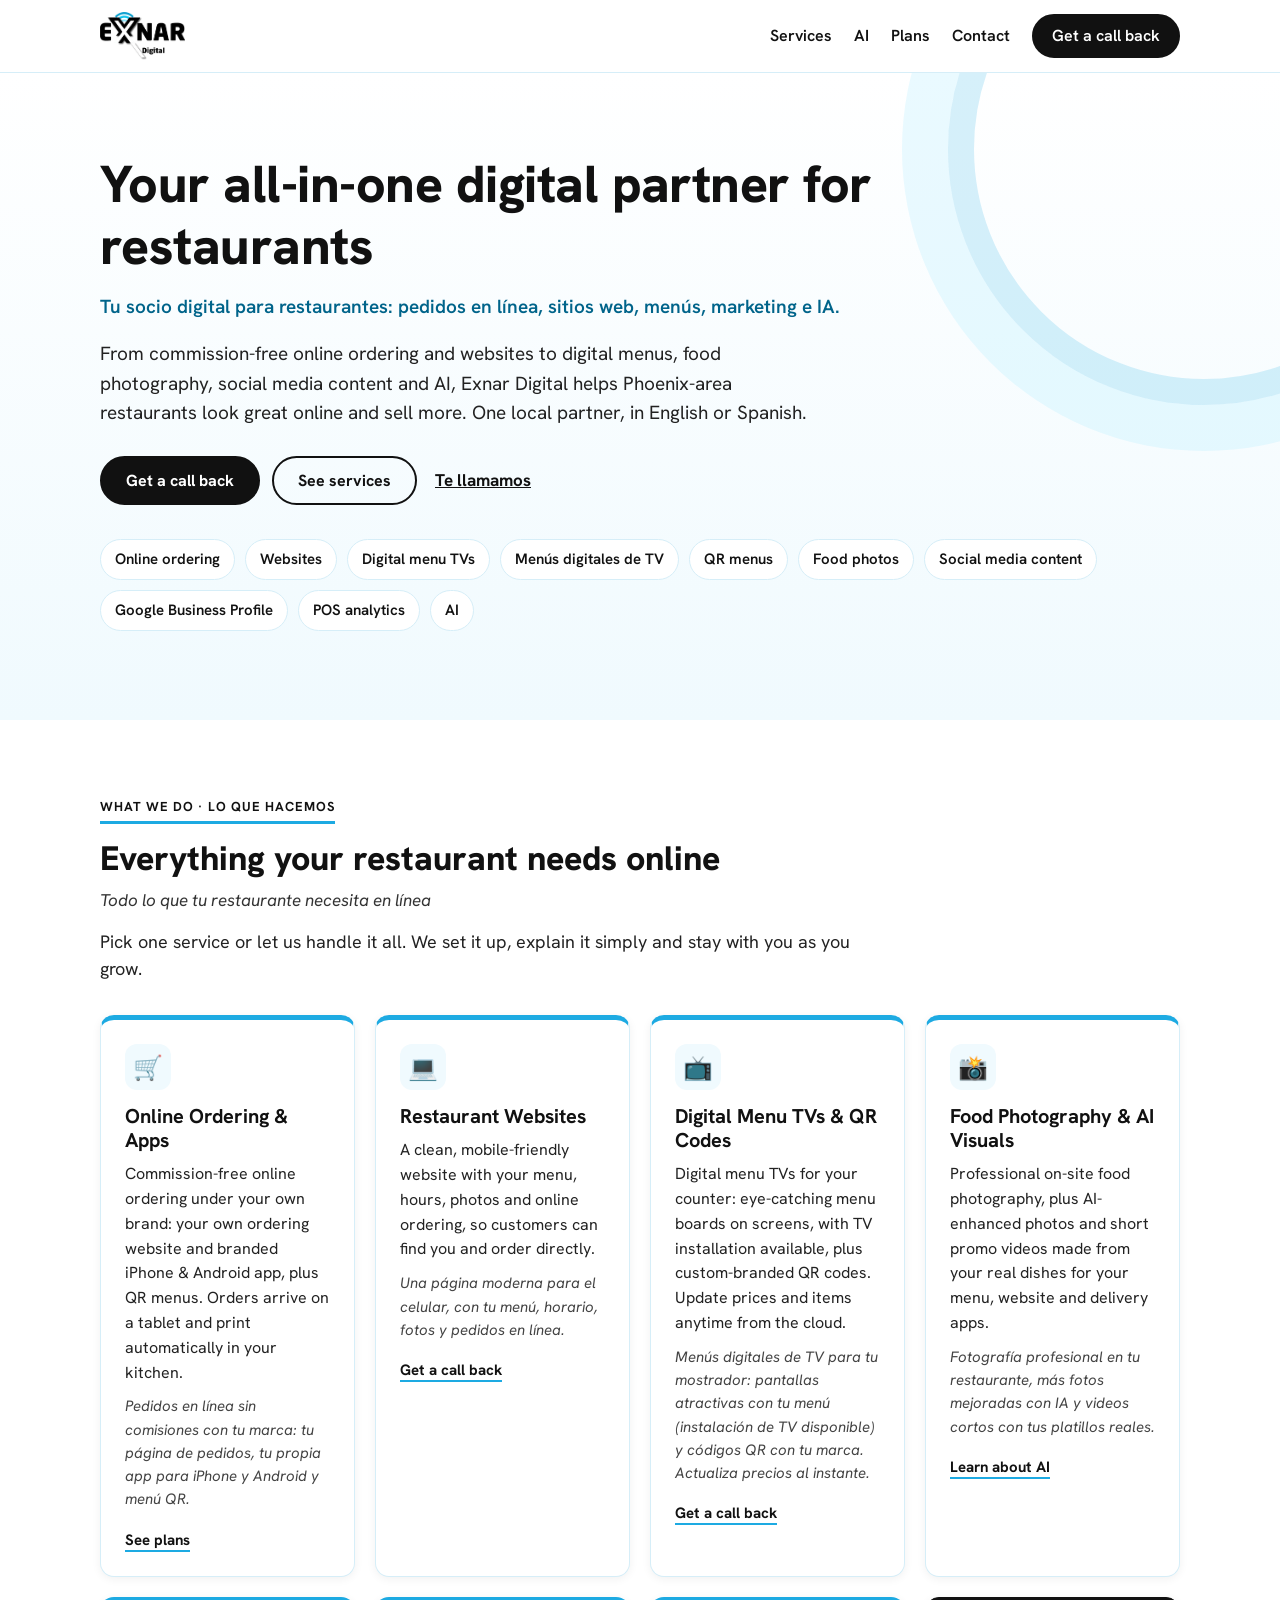
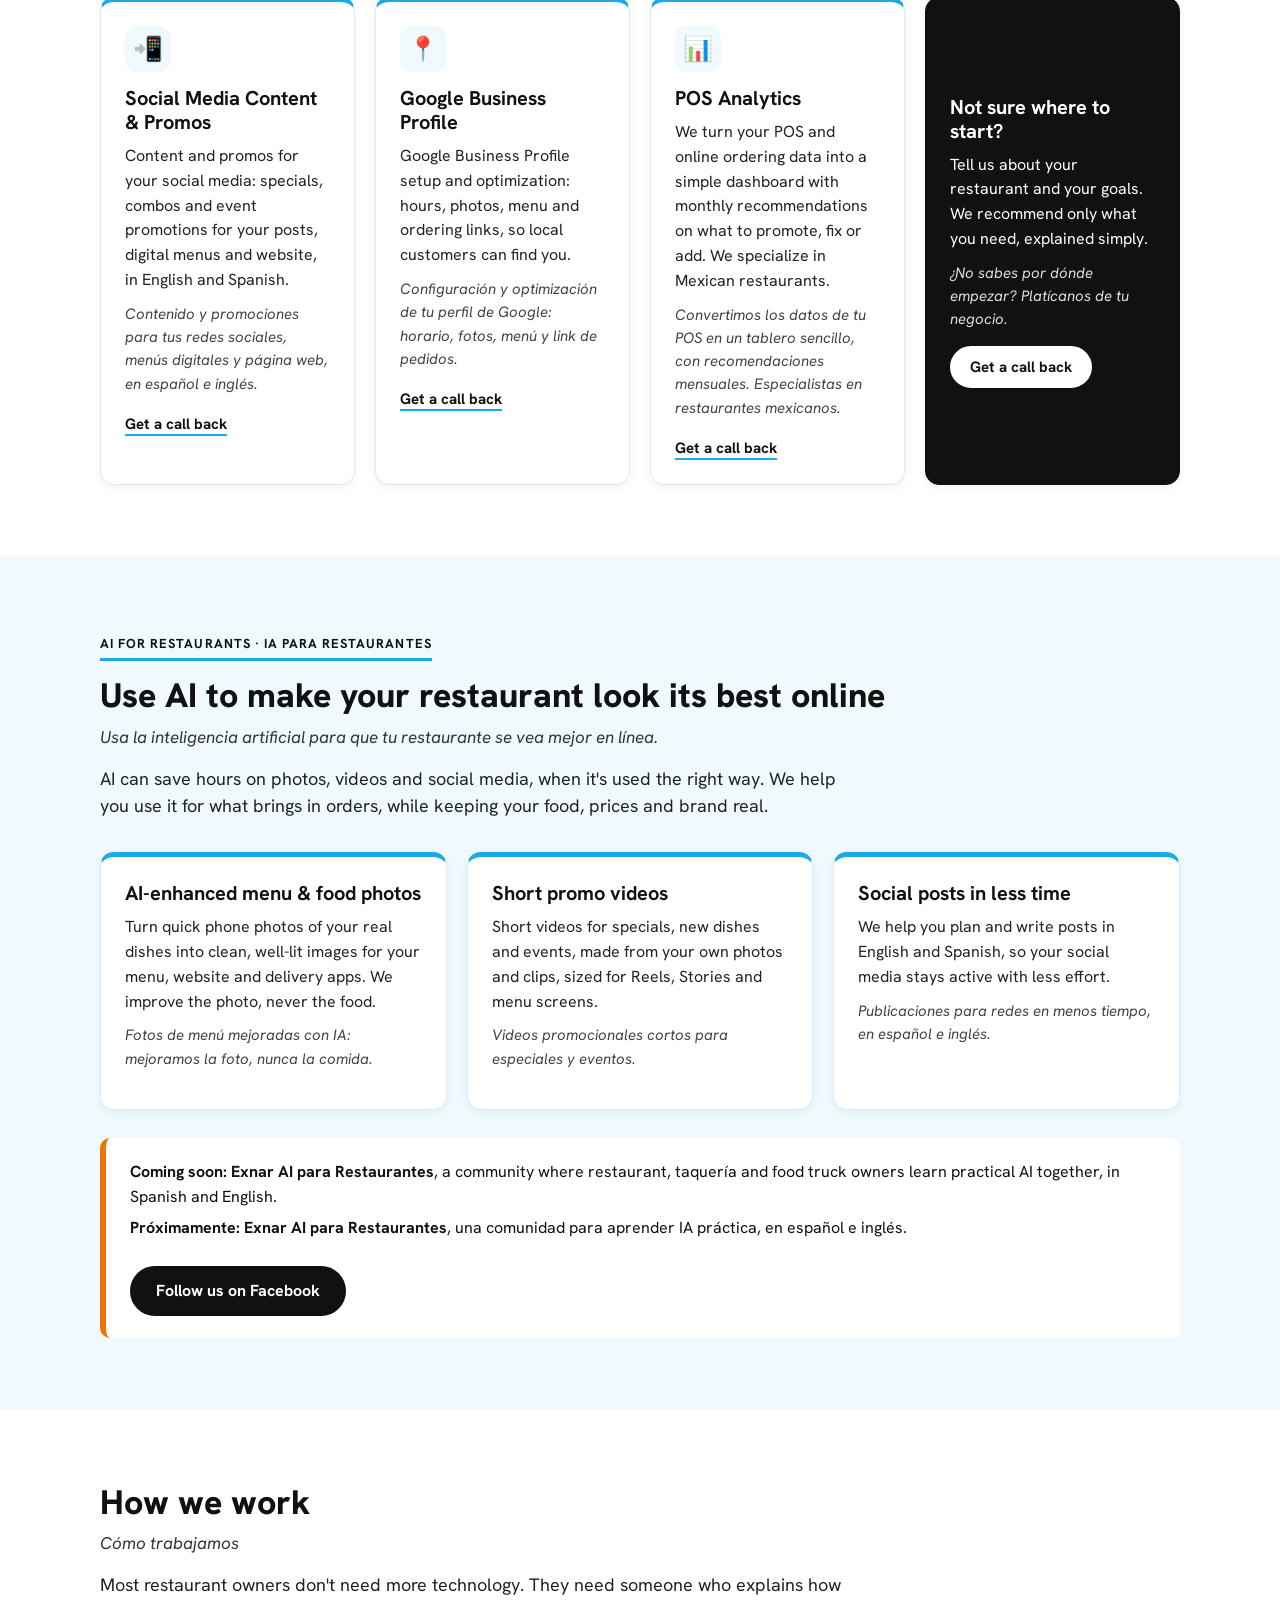
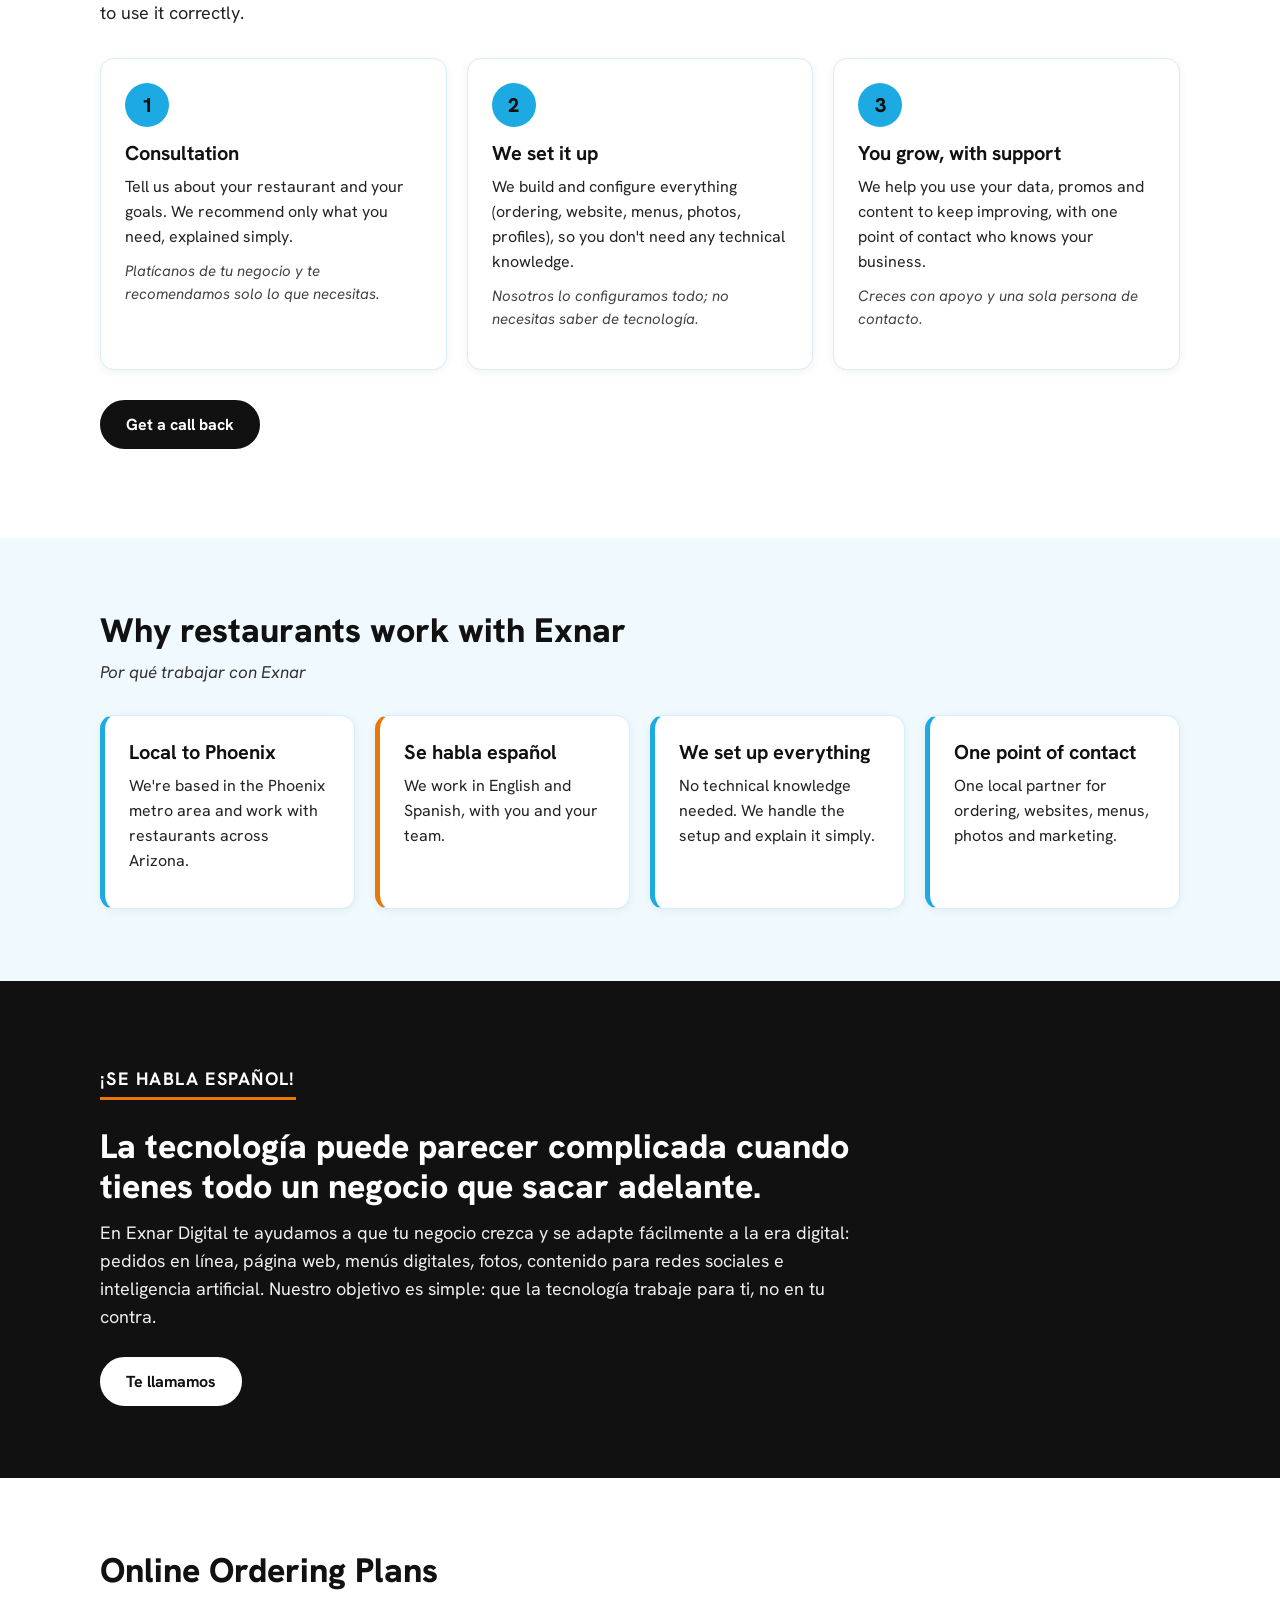
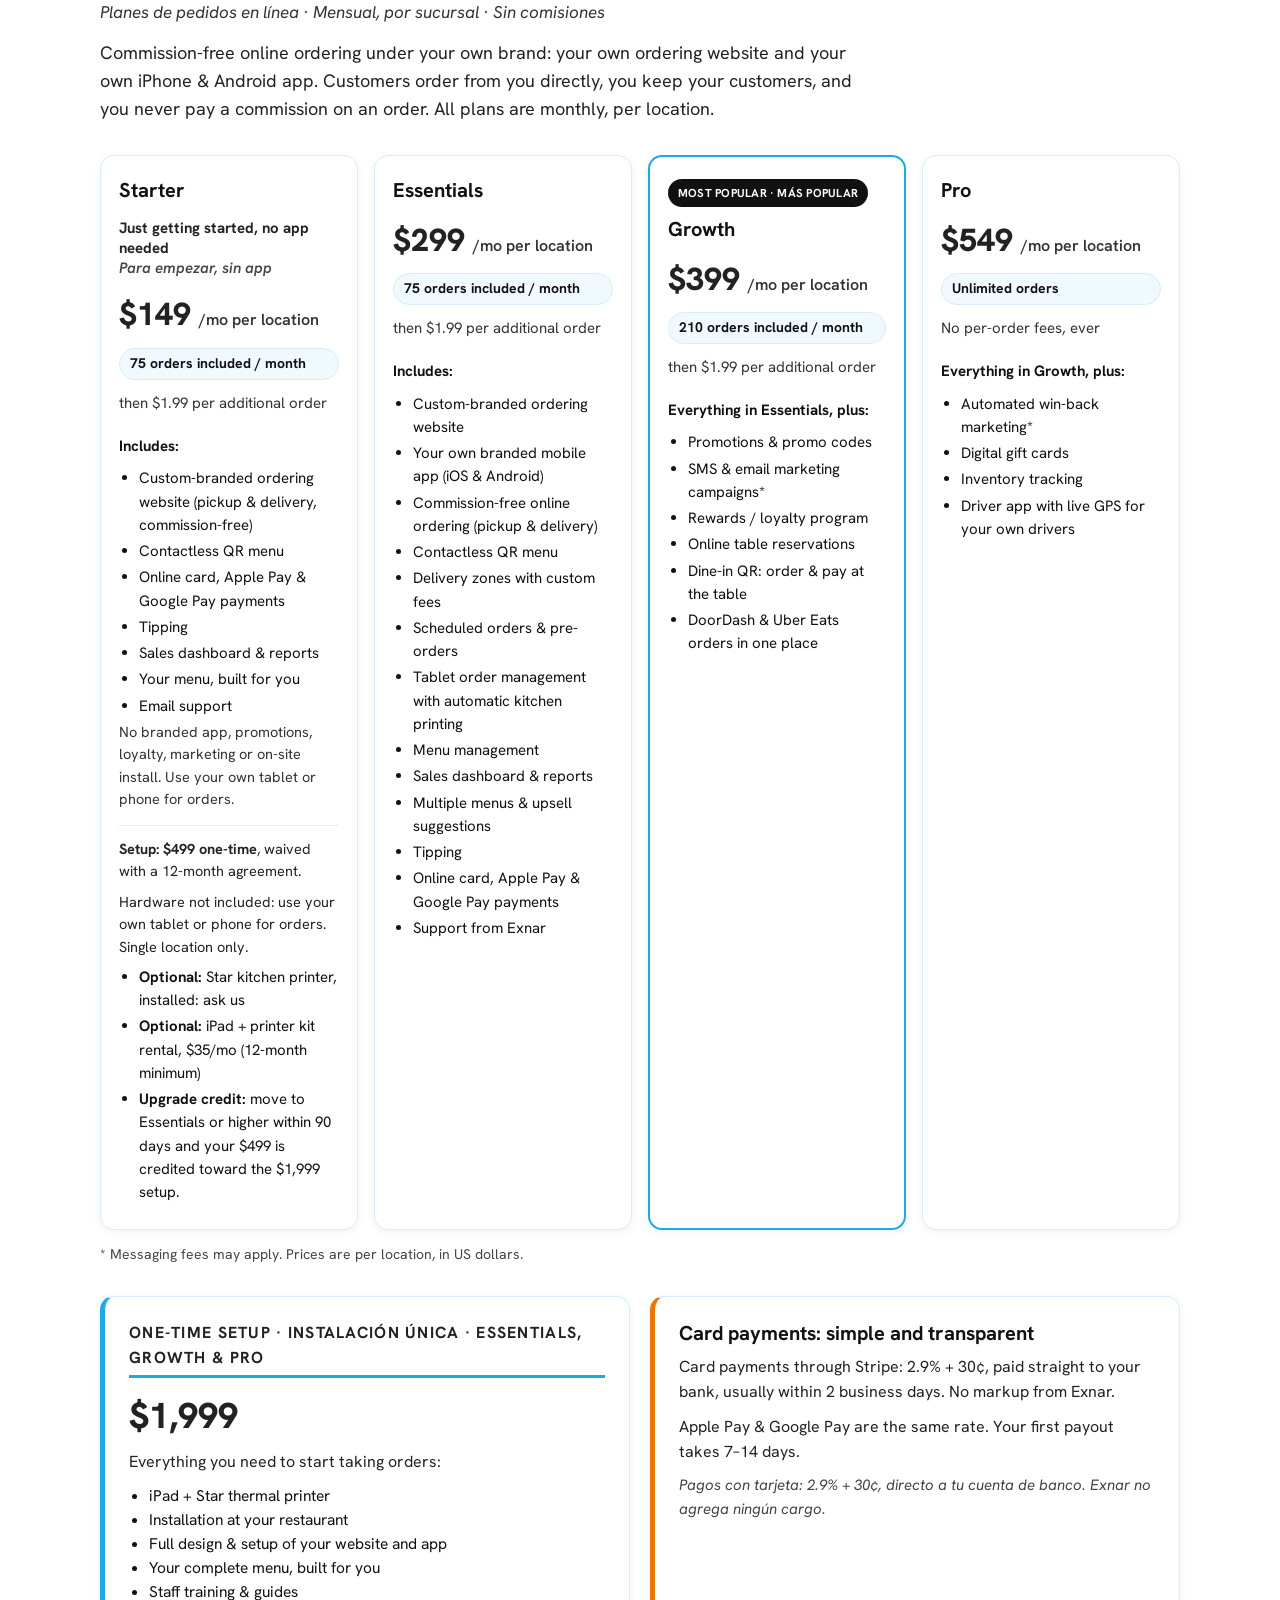
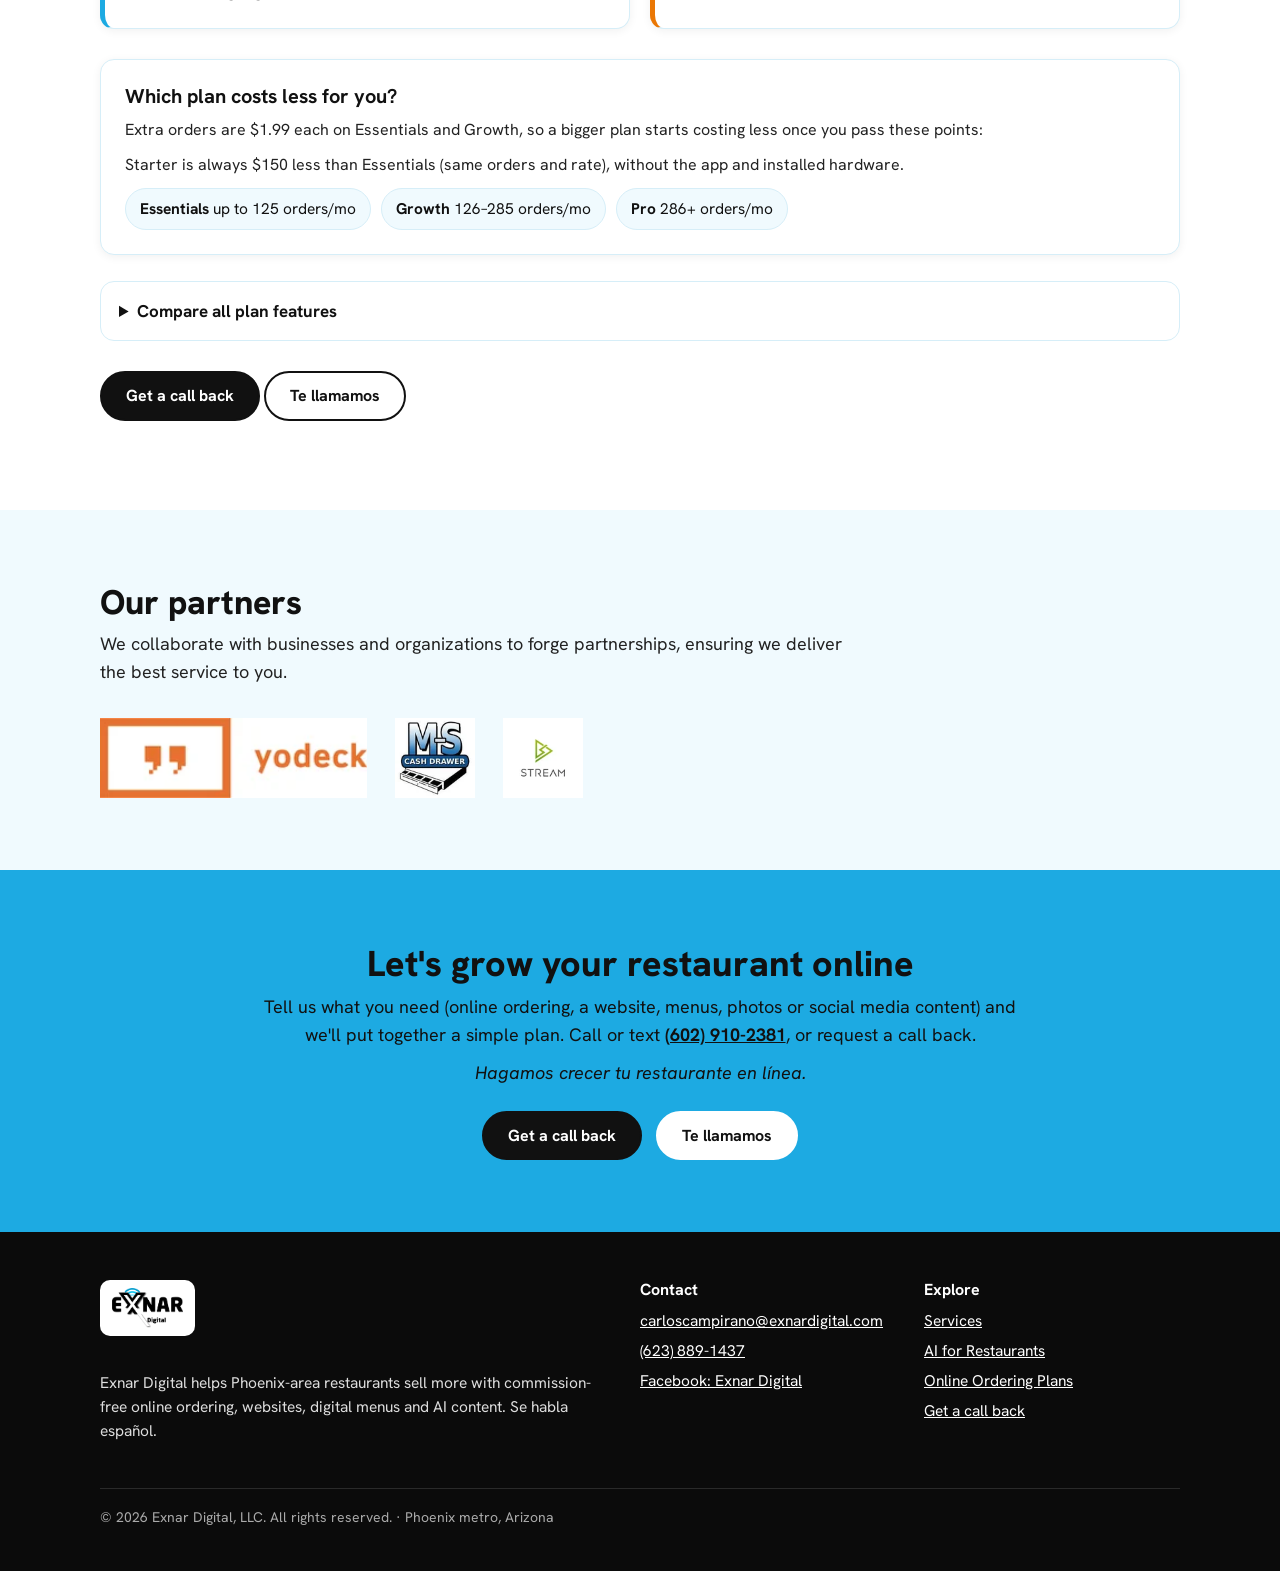
==== index.html @ ef285c01 "Digital menu TVs: counter only" ====
<!doctype html>
<html lang="en">
<head>
<meta charset="utf-8">
<meta name="viewport" content="width=device-width, initial-scale=1">
<title>Restaurant Websites, Online Ordering &amp; AI | Exnar Digital</title>
<meta name="description" content="Phoenix-area digital partner for restaurants: commission-free online ordering, websites, digital menus, food photos, social media and AI. Se habla español.">
<link rel="canonical" href="https://www.exnardigital.com/">
<meta property="og:type" content="website">
<meta property="og:site_name" content="Exnar Digital">
<meta property="og:title" content="Restaurant Websites, Online Ordering &amp; AI | Exnar Digital">
<meta property="og:description" content="Phoenix-area digital partner for restaurants: commission-free online ordering, websites, digital menus, food photos, social media and AI. Se habla español.">
<meta property="og:url" content="https://www.exnardigital.com/">
<meta property="og:image" content="https://www.exnardigital.com/assets/img/og-image.png">
<meta property="og:image:width" content="1200">
<meta property="og:image:height" content="630">
<meta name="twitter:card" content="summary_large_image">
<meta name="theme-color" content="#1DAAE2">
<link rel="icon" href="favicon.ico" sizes="any">
<link rel="icon" type="image/png" sizes="32x32" href="favicon-32.png">
<link rel="apple-touch-icon" href="apple-touch-icon.png">
<link rel="preconnect" href="https://fonts.googleapis.com">
<link rel="preconnect" href="https://fonts.gstatic.com" crossorigin>
<link href="https://fonts.googleapis.com/css2?family=Hanken+Grotesk:ital,wght@0,400;0,600;0,700;0,800;1,400&display=swap" rel="stylesheet">
<link rel="stylesheet" href="assets/styles.css">
<script type="application/ld+json">{"@context":"https://schema.org","@type":"ProfessionalService","name":"Exnar Digital","url":"https://www.exnardigital.com/","logo":"https://www.exnardigital.com/assets/img/logo-lg.png","image":"https://www.exnardigital.com/assets/img/og-image.png","email":"carloscampirano@exnardigital.com","telephone":"+1-623-889-1437","areaServed":{"@type":"Place","name":"Phoenix metropolitan area, Arizona"},"knowsLanguage":["en","es"],"sameAs":["https://www.facebook.com/profile.php?id=61595524957636"]}</script>
</head>
<body>
<a class="skip" href="#main">Skip to content</a>
<header class="site-header">
 <div class="wrap">
  <a class="brand" href="./" aria-label="Exnar Digital home"><picture><source srcset="assets/img/logo.webp" type="image/webp"><img src="assets/img/logo.png" alt="Exnar Digital" width="199" height="112"></picture></a>
  <input type="checkbox" id="nav-toggle" class="nav-toggle" aria-hidden="true" hidden>
  <label for="nav-toggle" class="menu-btn">Menu</label>
  <nav class="nav" aria-label="Main">
   <a href="#services">Services</a>
   <a href="#ai">AI</a>
   <a href="#plans">Plans</a>
   <a href="contact/">Contact</a>
   <a class="btn btn-dark btn-sm" href="contact/#callback">Get a call back</a>
  </nav>
 </div>
</header>
<main id="main">
<section class="hero">
 <div class="wrap">
  <h1>Your all-in-one digital partner for restaurants</h1>
  <p class="tag" lang="es">Tu socio digital para restaurantes: pedidos en línea, sitios web, menús, marketing e IA.</p>
  <p class="sub">From commission-free online ordering and websites to digital menus, food photography, social media content and AI, Exnar Digital helps Phoenix-area restaurants look great online and sell more. One local partner, in English or Spanish.</p>
  <div class="ctas">
   <a class="btn btn-dark" href="contact/#callback">Get a call back</a>
   <a class="btn btn-outline" href="#services">See services</a>
   <a class="textlink" href="contact/#callback" lang="es">Te llamamos</a>
  </div>
  <ul class="chips" aria-label="Services at a glance"><li>Online ordering</li><li>Websites</li><li>Digital menu TVs</li><li>Menús digitales de TV</li><li>QR menus</li><li>Food photos</li><li>Social media content</li><li>Google Business Profile</li><li>POS analytics</li><li>AI</li></ul>
 </div>
</section>

<section id="services" class="sec">
 <div class="wrap">
  <p class="eyebrow">What we do · Lo que hacemos</p>
  <h2>Everything your restaurant needs online</h2>
  <p class="es" lang="es">Todo lo que tu restaurante necesita en línea</p>
  <p class="lead">Pick one service or let us handle it all. We set it up, explain it simply and stay with you as you grow.</p>
  <div class="grid g4 services"><article class="card card-top"><div class="icon" aria-hidden="true">🛒</div><h3>Online Ordering &amp; Apps</h3><p>Commission-free online ordering under your own brand: your own ordering website and branded iPhone &amp; Android app, plus QR menus. Orders arrive on a tablet and print automatically in your kitchen.</p><p class="es" lang="es">Pedidos en línea sin comisiones con tu marca: tu página de pedidos, tu propia app para iPhone y Android y menú QR.</p><a class="more" href="#plans">See plans</a></article><article class="card card-top"><div class="icon" aria-hidden="true">💻</div><h3>Restaurant Websites</h3><p>A clean, mobile-friendly website with your menu, hours, photos and online ordering, so customers can find you and order directly.</p><p class="es" lang="es">Una página moderna para el celular, con tu menú, horario, fotos y pedidos en línea.</p><a class="more" href="contact/#callback">Get a call back</a></article><article class="card card-top"><div class="icon" aria-hidden="true">📺</div><h3>Digital Menu TVs &amp; QR Codes</h3><p>Digital menu TVs for your counter: eye-catching menu boards on screens, with TV installation available, plus custom-branded QR codes. Update prices and items anytime from the cloud.</p><p class="es" lang="es">Menús digitales de TV para tu mostrador: pantallas atractivas con tu menú (instalación de TV disponible) y códigos QR con tu marca. Actualiza precios al instante.</p><a class="more" href="contact/#callback">Get a call back</a></article><article class="card card-top"><div class="icon" aria-hidden="true">📸</div><h3>Food Photography &amp; AI Visuals</h3><p>Professional on-site food photography, plus AI-enhanced photos and short promo videos made from your real dishes for your menu, website and delivery apps.</p><p class="es" lang="es">Fotografía profesional en tu restaurante, más fotos mejoradas con IA y videos cortos con tus platillos reales.</p><a class="more" href="#ai">Learn about AI</a></article><article class="card card-top"><div class="icon" aria-hidden="true">📲</div><h3>Social Media Content &amp; Promos</h3><p>Content and promos for your social media: specials, combos and event promotions for your posts, digital menus and website, in English and Spanish.</p><p class="es" lang="es">Contenido y promociones para tus redes sociales, menús digitales y página web, en español e inglés.</p><a class="more" href="contact/#callback">Get a call back</a></article><article class="card card-top"><div class="icon" aria-hidden="true">📍</div><h3>Google Business Profile</h3><p>Google Business Profile setup and optimization: hours, photos, menu and ordering links, so local customers can find you.</p><p class="es" lang="es">Configuración y optimización de tu perfil de Google: horario, fotos, menú y link de pedidos.</p><a class="more" href="contact/#callback">Get a call back</a></article><article class="card card-top"><div class="icon" aria-hidden="true">📊</div><h3>POS Analytics</h3><p>We turn your POS and online ordering data into a simple dashboard with monthly recommendations on what to promote, fix or add. We specialize in Mexican restaurants.</p><p class="es" lang="es">Convertimos los datos de tu POS en un tablero sencillo, con recomendaciones mensuales. Especialistas en restaurantes mexicanos.</p><a class="more" href="contact/#callback">Get a call back</a></article><article class="card card-cta"><h3>Not sure where to start?</h3><p>Tell us about your restaurant and your goals. We recommend only what you need, explained simply.</p><p class="es" lang="es">¿No sabes por dónde empezar? Platícanos de tu negocio.</p><a class="btn btn-white btn-sm" href="contact/#callback">Get a call back</a></article></div>
 </div>
</section>

<section id="ai" class="sec sec-soft">
 <div class="wrap">
  <p class="eyebrow">AI for Restaurants · IA para restaurantes</p>
  <h2>Use AI to make your restaurant look its best online</h2>
  <p class="es" lang="es">Usa la inteligencia artificial para que tu restaurante se vea mejor en línea.</p>
  <p class="lead">AI can save hours on photos, videos and social media, when it's used the right way. We help you use it for what brings in orders, while keeping your food, prices and brand real.</p>
  <div class="grid g3">
   <article class="card card-top"><h3>AI-enhanced menu &amp; food photos</h3><p>Turn quick phone photos of your real dishes into clean, well-lit images for your menu, website and delivery apps. We improve the photo, never the food.</p><p class="es" lang="es">Fotos de menú mejoradas con IA: mejoramos la foto, nunca la comida.</p></article>
   <article class="card card-top"><h3>Short promo videos</h3><p>Short videos for specials, new dishes and events, made from your own photos and clips, sized for Reels, Stories and menu screens.</p><p class="es" lang="es">Videos promocionales cortos para especiales y eventos.</p></article>
   <article class="card card-top"><h3>Social posts in less time</h3><p>We help you plan and write posts in English and Spanish, so your social media stays active with less effort.</p><p class="es" lang="es">Publicaciones para redes en menos tiempo, en español e inglés.</p></article>
  </div>
  <div class="callout">
   <div><p><strong>Coming soon: Exnar AI para Restaurantes</strong>, a community where restaurant, taquería and food truck owners learn practical AI together, in Spanish and English.</p><p lang="es"><strong>Próximamente: Exnar AI para Restaurantes</strong>, una comunidad para aprender IA práctica, en español e inglés.</p></div>
   <a class="btn btn-dark" href="https://www.facebook.com/profile.php?id=61595524957636" target="_blank" rel="noopener">Follow us on Facebook</a>
  </div>
 </div>
</section>

<section id="how-we-work" class="sec">
 <div class="wrap">
  <h2>How we work</h2>
  <p class="es" lang="es">Cómo trabajamos</p>
  <p class="lead">Most restaurant owners don't need more technology. They need someone who explains how to use it correctly.</p>
  <div class="grid g3">
   <article class="card"><span class="num" aria-hidden="true">1</span><h3>Consultation</h3><p>Tell us about your restaurant and your goals. We recommend only what you need, explained simply.</p><p class="es" lang="es">Platícanos de tu negocio y te recomendamos solo lo que necesitas.</p></article>
   <article class="card"><span class="num" aria-hidden="true">2</span><h3>We set it up</h3><p>We build and configure everything (ordering, website, menus, photos, profiles), so you don't need any technical knowledge.</p><p class="es" lang="es">Nosotros lo configuramos todo; no necesitas saber de tecnología.</p></article>
   <article class="card"><span class="num" aria-hidden="true">3</span><h3>You grow, with support</h3><p>We help you use your data, promos and content to keep improving, with one point of contact who knows your business.</p><p class="es" lang="es">Creces con apoyo y una sola persona de contacto.</p></article>
  </div>
  <p class="mt"><a class="btn btn-dark" href="contact/#callback">Get a call back</a></p>
 </div>
</section>

<section id="why-exnar" class="sec sec-soft">
 <div class="wrap">
  <h2>Why restaurants work with Exnar</h2>
  <p class="es" lang="es">Por qué trabajar con Exnar</p>
  <div class="grid g4 mt">
   <article class="card card-left"><h3>Local to Phoenix</h3><p>We're based in the Phoenix metro area and work with restaurants across Arizona.</p></article>
   <article class="card card-left" style="border-left-color:#EA7704"><h3 lang="es">Se habla español</h3><p>We work in English and Spanish, with you and your team.</p></article>
   <article class="card card-left"><h3>We set up everything</h3><p>No technical knowledge needed. We handle the setup and explain it simply.</p></article>
   <article class="card card-left"><h3>One point of contact</h3><p>One local partner for ordering, websites, menus, photos and marketing.</p></article>
  </div>
 </div>
</section>

<section id="espanol" class="sec es-block" lang="es">
 <div class="wrap">
  <p class="eyebrow">¡Se habla español!</p>
  <h2>La tecnología puede parecer complicada cuando tienes todo un negocio que sacar adelante.</h2>
  <p>En Exnar Digital te ayudamos a que tu negocio crezca y se adapte fácilmente a la era digital: pedidos en línea, página web, menús digitales, fotos, contenido para redes sociales e inteligencia artificial. Nuestro objetivo es simple: que la tecnología trabaje para ti, no en tu contra.</p>
  <a class="btn btn-white" href="contact/#callback">Te llamamos</a>
 </div>
</section>

<section id="plans" class="sec">
 <div class="wrap">
  <span id="pricing" aria-hidden="true"></span>
  <h2>Online Ordering Plans</h2>
  <p class="es" lang="es">Planes de pedidos en línea · Mensual, por sucursal · Sin comisiones</p>
  <p class="lead">Commission-free online ordering under your own brand: your own ordering website and your own iPhone &amp; Android app. Customers order from you directly, you keep your customers, and you never pay a commission on an order. All plans are monthly, per location.</p>
  <div class="grid plans4">
   <article class="card plan plan-starter">
    <h3>Starter</h3>
    <p class="for">Just getting started, no app needed<br><span class="es" lang="es">Para empezar, sin app</span></p>
    <p class="price">$149 <small>/mo per location</small></p>
    <span class="limit">75 orders included / month</span>
    <p class="extra">then $1.99 per additional order</p>
    <h4>Includes:</h4><ul><li>Custom-branded ordering website (pickup &amp; delivery, commission-free)</li><li>Contactless QR menu</li><li>Online card, Apple Pay &amp; Google Pay payments</li><li>Tipping</li><li>Sales dashboard &amp; reports</li><li>Your menu, built for you</li><li>Email support</li></ul>
    <p class="small">No branded app, promotions, loyalty, marketing or on-site install. Use your own tablet or phone for orders.</p>
    <div class="starter-setup">
     <p><strong>Setup: $499 one-time</strong>, waived with a 12-month agreement.</p>
     <p>Hardware not included: use your own tablet or phone for orders. Single location only.</p>
     <ul><li><strong>Optional:</strong> Star kitchen printer, installed: ask us</li><li><strong>Optional:</strong> iPad + printer kit rental, $35/mo (12-month minimum)</li><li><strong>Upgrade credit:</strong> move to Essentials or higher within 90 days and your $499 is credited toward the $1,999 setup.</li></ul>
    </div>
   </article>
   <article class="card plan">
    <h3>Essentials</h3>
    <p class="price">$299 <small>/mo per location</small></p>
    <span class="limit">75 orders included / month</span>
    <p class="extra">then $1.99 per additional order</p>
    <h4>Includes:</h4><ul><li>Custom-branded ordering website</li><li>Your own branded mobile app (iOS &amp; Android)</li><li>Commission-free online ordering (pickup &amp; delivery)</li><li>Contactless QR menu</li><li>Delivery zones with custom fees</li><li>Scheduled orders &amp; pre-orders</li><li>Tablet order management with automatic kitchen printing</li><li>Menu management</li><li>Sales dashboard &amp; reports</li><li>Multiple menus &amp; upsell suggestions</li><li>Tipping</li><li>Online card, Apple Pay &amp; Google Pay payments</li><li>Support from Exnar</li></ul>
   </article>
   <article class="card plan plan-featured">
    <p class="badge">Most Popular · <span lang="es">Más popular</span></p>
    <h3>Growth</h3>
    <p class="price">$399 <small>/mo per location</small></p>
    <span class="limit">210 orders included / month</span>
    <p class="extra">then $1.99 per additional order</p>
    <h4>Everything in Essentials, plus:</h4><ul><li>Promotions &amp; promo codes</li><li>SMS &amp; email marketing campaigns*</li><li>Rewards / loyalty program</li><li>Online table reservations</li><li>Dine-in QR: order &amp; pay at the table</li><li>DoorDash &amp; Uber Eats orders in one place</li></ul>
   </article>
   <article class="card plan">
    <h3>Pro</h3>
    <p class="price">$549 <small>/mo per location</small></p>
    <span class="limit">Unlimited orders</span>
    <p class="extra">No per-order fees, ever</p>
    <h4>Everything in Growth, plus:</h4><ul><li>Automated win-back marketing*</li><li>Digital gift cards</li><li>Inventory tracking</li><li>Driver app with live GPS for your own drivers</li></ul>
   </article>
  </div>
  <p class="foot">* Messaging fees may apply. Prices are per location, in US dollars.</p>
  <div class="grid g2 mt">
   <article class="card card-left setup">
    <p class="eyebrow">One-time setup · <span lang="es">Instalación única</span> · Essentials, Growth &amp; Pro</p>
    <p class="price">$1,999</p>
    <p>Everything you need to start taking orders:</p>
    <ul><li>iPad + Star thermal printer</li><li>Installation at your restaurant</li><li>Full design &amp; setup of your website and app</li><li>Your complete menu, built for you</li><li>Staff training &amp; guides</li></ul>
   </article>
   <article class="card card-left" style="border-left-color:#EA7704">
    <h3>Card payments: simple and transparent</h3>
    <p>Card payments through Stripe: 2.9% + 30¢, paid straight to your bank, usually within 2 business days. No markup from Exnar.</p>
    <p>Apple Pay &amp; Google Pay are the same rate. Your first payout takes 7–14 days.</p>
    <p class="es" lang="es">Pagos con tarjeta: 2.9% + 30¢, directo a tu cuenta de banco. Exnar no agrega ningún cargo.</p>
   </article>
  </div>
  <div class="card mt which">
   <h3>Which plan costs less for you?</h3>
   <p>Extra orders are $1.99 each on Essentials and Growth, so a bigger plan starts costing less once you pass these points:</p>
   <p>Starter is always $150 less than Essentials (same orders and rate), without the app and installed hardware.</p>
   <ul class="ranges"><li><strong>Essentials</strong> up to 125 orders/mo</li><li><strong>Growth</strong> 126–285 orders/mo</li><li><strong>Pro</strong> 286+ orders/mo</li></ul>
  </div>
  <details class="compare">
   <summary>Compare all plan features</summary>
   <div class="table-wrap"><table>
    <thead><tr><th scope="col">Feature</th><th scope="col">Starter<br><small>$149/mo</small></th><th scope="col">Essentials<br><small>$299/mo</small></th><th scope="col">Growth<br><small>$399/mo</small></th><th scope="col">Pro<br><small>$549/mo</small></th></tr></thead>
    <tbody><tr class="group"><th colspan="5" scope="colgroup">Orders</th></tr><tr><th scope="row">Orders included each month</th><td>75</td><td>75</td><td>210</td><td>Unlimited</td></tr><tr><th scope="row">Price per additional order</th><td>$1.99</td><td>$1.99</td><td>$1.99</td><td>None</td></tr><tr class="group"><th colspan="5" scope="colgroup">Ordering, menus &amp; payments</th></tr><tr><th scope="row">Custom-branded ordering website</th><td><span aria-hidden="true">✅</span><span class="sr">Included</span></td><td><span aria-hidden="true">✅</span><span class="sr">Included</span></td><td><span aria-hidden="true">✅</span><span class="sr">Included</span></td><td><span aria-hidden="true">✅</span><span class="sr">Included</span></td></tr><tr><th scope="row">Commission-free online ordering (pickup &amp; delivery)</th><td><span aria-hidden="true">✅</span><span class="sr">Included</span></td><td><span aria-hidden="true">✅</span><span class="sr">Included</span></td><td><span aria-hidden="true">✅</span><span class="sr">Included</span></td><td><span aria-hidden="true">✅</span><span class="sr">Included</span></td></tr><tr><th scope="row">Contactless QR menu</th><td><span aria-hidden="true">✅</span><span class="sr">Included</span></td><td><span aria-hidden="true">✅</span><span class="sr">Included</span></td><td><span aria-hidden="true">✅</span><span class="sr">Included</span></td><td><span aria-hidden="true">✅</span><span class="sr">Included</span></td></tr><tr><th scope="row">Delivery zones with custom fees</th><td><span aria-hidden="true">✅</span><span class="sr">Included</span></td><td><span aria-hidden="true">✅</span><span class="sr">Included</span></td><td><span aria-hidden="true">✅</span><span class="sr">Included</span></td><td><span aria-hidden="true">✅</span><span class="sr">Included</span></td></tr><tr><th scope="row">Scheduled orders &amp; pre-orders</th><td><span aria-hidden="true">✅</span><span class="sr">Included</span></td><td><span aria-hidden="true">✅</span><span class="sr">Included</span></td><td><span aria-hidden="true">✅</span><span class="sr">Included</span></td><td><span aria-hidden="true">✅</span><span class="sr">Included</span></td></tr><tr><th scope="row">Tablet order management with automatic kitchen printing</th><td>Your device</td><td><span aria-hidden="true">✅</span><span class="sr">Included</span></td><td><span aria-hidden="true">✅</span><span class="sr">Included</span></td><td><span aria-hidden="true">✅</span><span class="sr">Included</span></td></tr><tr><th scope="row">iPad + Star kitchen printer, installed</th><td>Optional</td><td><span aria-hidden="true">✅</span><span class="sr">Included</span></td><td><span aria-hidden="true">✅</span><span class="sr">Included</span></td><td><span aria-hidden="true">✅</span><span class="sr">Included</span></td></tr><tr><th scope="row">Your complete menu, built for you</th><td><span aria-hidden="true">✅</span><span class="sr">Included</span></td><td><span aria-hidden="true">✅</span><span class="sr">Included</span></td><td><span aria-hidden="true">✅</span><span class="sr">Included</span></td><td><span aria-hidden="true">✅</span><span class="sr">Included</span></td></tr><tr><th scope="row">Menu management</th><td><span aria-hidden="true">✅</span><span class="sr">Included</span></td><td><span aria-hidden="true">✅</span><span class="sr">Included</span></td><td><span aria-hidden="true">✅</span><span class="sr">Included</span></td><td><span aria-hidden="true">✅</span><span class="sr">Included</span></td></tr><tr><th scope="row">Multiple menus &amp; upsell suggestions</th><td><span aria-hidden="true">✅</span><span class="sr">Included</span></td><td><span aria-hidden="true">✅</span><span class="sr">Included</span></td><td><span aria-hidden="true">✅</span><span class="sr">Included</span></td><td><span aria-hidden="true">✅</span><span class="sr">Included</span></td></tr><tr><th scope="row">Sales dashboard &amp; reports</th><td><span aria-hidden="true">✅</span><span class="sr">Included</span></td><td><span aria-hidden="true">✅</span><span class="sr">Included</span></td><td><span aria-hidden="true">✅</span><span class="sr">Included</span></td><td><span aria-hidden="true">✅</span><span class="sr">Included</span></td></tr><tr><th scope="row">Tipping</th><td><span aria-hidden="true">✅</span><span class="sr">Included</span></td><td><span aria-hidden="true">✅</span><span class="sr">Included</span></td><td><span aria-hidden="true">✅</span><span class="sr">Included</span></td><td><span aria-hidden="true">✅</span><span class="sr">Included</span></td></tr><tr><th scope="row">Online card, Apple Pay &amp; Google Pay payments</th><td><span aria-hidden="true">✅</span><span class="sr">Included</span></td><td><span aria-hidden="true">✅</span><span class="sr">Included</span></td><td><span aria-hidden="true">✅</span><span class="sr">Included</span></td><td><span aria-hidden="true">✅</span><span class="sr">Included</span></td></tr><tr><th scope="row">Support from Exnar</th><td>Email</td><td><span aria-hidden="true">✅</span><span class="sr">Included</span></td><td><span aria-hidden="true">✅</span><span class="sr">Included</span></td><td><span aria-hidden="true">✅</span><span class="sr">Included</span></td></tr><tr class="group"><th colspan="5" scope="colgroup">Essentials, Growth and Pro</th></tr><tr><th scope="row">Your own branded mobile app (iOS &amp; Android)</th><td><span aria-hidden="true">–</span><span class="sr">Not included</span></td><td><span aria-hidden="true">✅</span><span class="sr">Included</span></td><td><span aria-hidden="true">✅</span><span class="sr">Included</span></td><td><span aria-hidden="true">✅</span><span class="sr">Included</span></td></tr><tr><th scope="row">Multiple locations</th><td><span aria-hidden="true">–</span><span class="sr">Not included</span></td><td><span aria-hidden="true">✅</span><span class="sr">Included</span></td><td><span aria-hidden="true">✅</span><span class="sr">Included</span></td><td><span aria-hidden="true">✅</span><span class="sr">Included</span></td></tr><tr class="group"><th colspan="5" scope="colgroup">Growth and Pro</th></tr><tr><th scope="row">Promotions &amp; promo codes</th><td><span aria-hidden="true">–</span><span class="sr">Not included</span></td><td><span aria-hidden="true">–</span><span class="sr">Not included</span></td><td><span aria-hidden="true">✅</span><span class="sr">Included</span></td><td><span aria-hidden="true">✅</span><span class="sr">Included</span></td></tr><tr><th scope="row">SMS &amp; email marketing campaigns*</th><td><span aria-hidden="true">–</span><span class="sr">Not included</span></td><td><span aria-hidden="true">–</span><span class="sr">Not included</span></td><td><span aria-hidden="true">✅</span><span class="sr">Included</span></td><td><span aria-hidden="true">✅</span><span class="sr">Included</span></td></tr><tr><th scope="row">Rewards / loyalty program</th><td><span aria-hidden="true">–</span><span class="sr">Not included</span></td><td><span aria-hidden="true">–</span><span class="sr">Not included</span></td><td><span aria-hidden="true">✅</span><span class="sr">Included</span></td><td><span aria-hidden="true">✅</span><span class="sr">Included</span></td></tr><tr><th scope="row">Online table reservations</th><td><span aria-hidden="true">–</span><span class="sr">Not included</span></td><td><span aria-hidden="true">–</span><span class="sr">Not included</span></td><td><span aria-hidden="true">✅</span><span class="sr">Included</span></td><td><span aria-hidden="true">✅</span><span class="sr">Included</span></td></tr><tr><th scope="row">Dine-in QR: order &amp; pay at the table</th><td><span aria-hidden="true">–</span><span class="sr">Not included</span></td><td><span aria-hidden="true">–</span><span class="sr">Not included</span></td><td><span aria-hidden="true">✅</span><span class="sr">Included</span></td><td><span aria-hidden="true">✅</span><span class="sr">Included</span></td></tr><tr><th scope="row">DoorDash &amp; Uber Eats orders in one place</th><td><span aria-hidden="true">–</span><span class="sr">Not included</span></td><td><span aria-hidden="true">–</span><span class="sr">Not included</span></td><td><span aria-hidden="true">✅</span><span class="sr">Included</span></td><td><span aria-hidden="true">✅</span><span class="sr">Included</span></td></tr><tr class="group"><th colspan="5" scope="colgroup">Pro</th></tr><tr><th scope="row">Automated win-back marketing*</th><td><span aria-hidden="true">–</span><span class="sr">Not included</span></td><td><span aria-hidden="true">–</span><span class="sr">Not included</span></td><td><span aria-hidden="true">–</span><span class="sr">Not included</span></td><td><span aria-hidden="true">✅</span><span class="sr">Included</span></td></tr><tr><th scope="row">Digital gift cards</th><td><span aria-hidden="true">–</span><span class="sr">Not included</span></td><td><span aria-hidden="true">–</span><span class="sr">Not included</span></td><td><span aria-hidden="true">–</span><span class="sr">Not included</span></td><td><span aria-hidden="true">✅</span><span class="sr">Included</span></td></tr><tr><th scope="row">Inventory tracking</th><td><span aria-hidden="true">–</span><span class="sr">Not included</span></td><td><span aria-hidden="true">–</span><span class="sr">Not included</span></td><td><span aria-hidden="true">–</span><span class="sr">Not included</span></td><td><span aria-hidden="true">✅</span><span class="sr">Included</span></td></tr><tr><th scope="row">Driver app with live GPS for your own drivers</th><td><span aria-hidden="true">–</span><span class="sr">Not included</span></td><td><span aria-hidden="true">–</span><span class="sr">Not included</span></td><td><span aria-hidden="true">–</span><span class="sr">Not included</span></td><td><span aria-hidden="true">✅</span><span class="sr">Included</span></td></tr></tbody>
   </table></div>
   <p class="foot">* Messaging fees may apply.</p>
  </details>
  <p class="mt"><a class="btn btn-dark" href="contact/#callback">Get a call back</a> <a class="btn btn-outline" href="contact/#callback" lang="es">Te llamamos</a></p>
 </div>
</section>

<section id="partners" class="sec sec-soft">
 <div class="wrap">
  <h2>Our partners</h2>
  <p class="lead">We collaborate with businesses and organizations to forge partnerships, ensuring we deliver the best service to you.</p>
  <div class="partners">
   <img src="assets/img/partners/yodeck.webp" alt="Yodeck" width="240" height="72" loading="lazy">
   <img src="assets/img/partners/mscash.webp" alt="mscash" width="121" height="120" loading="lazy">
   <img src="assets/img/partners/stream.webp" alt="Stream" width="120" height="120" loading="lazy">
  </div>
 </div>
</section>

<section id="contact-cta" class="sec final">
 <div class="wrap">
  <h2>Let's grow your restaurant online</h2>
  <p>Tell us what you need (online ordering, a website, menus, photos or social media content) and we'll put together a simple plan. Call or text <a class="tel" href="tel:+16029102381">(602) 910-2381</a>, or request a call back.</p>
  <p class="es" lang="es" style="color:#111">Hagamos crecer tu restaurante en línea.</p>
  <div class="btns">
   <a class="btn btn-dark" href="contact/#callback">Get a call back</a>
   <a class="btn btn-white" href="contact/#callback" lang="es">Te llamamos</a>
  </div>
 </div>
</section>
</main>
<footer class="site-footer">
 <div class="wrap">
  <div class="cols">
   <div>
    <a class="flogo" href="./"><img src="assets/img/logo.png" alt="Exnar Digital" width="71" height="40" loading="lazy"></a>
    <p>Exnar Digital helps Phoenix-area restaurants sell more with commission-free online ordering, websites, digital menus and AI content. Se habla español.</p>
   </div>
   <div>
    <h3>Contact</h3>
    <ul>
     <li><a href="mailto:carloscampirano@exnardigital.com">carloscampirano@exnardigital.com</a></li>
     <li><a href="tel:+16238891437">(623) 889-1437</a></li>
     <li><a href="https://www.facebook.com/profile.php?id=61595524957636" target="_blank" rel="noopener">Facebook: Exnar Digital</a></li>
    </ul>
   </div>
   <div>
    <h3>Explore</h3>
    <ul>
     <li><a href="#services">Services</a></li>
     <li><a href="#ai">AI for Restaurants</a></li>
     <li><a href="#plans">Online Ordering Plans</a></li>
     <li><a href="contact/#callback">Get a call back</a></li>
    </ul>
   </div>
  </div>
  <p class="legal">© 2026 Exnar Digital, LLC. All rights reserved. · Phoenix metro, Arizona</p>
 </div>
</footer>
</body>
</html>
---- assets/styles.css ----
/* Exnar Digital: site styles. Brand: #1DAAE2 #0099C9 #8AE3FF #111 #EA7704 · Hanken Grotesk */
:root{--blue:#1DAAE2;--deep:#0099C9;--light:#8AE3FF;--ink:#111;--muted:#333;--orange:#EA7704;--bg-soft:#F0FAFE;--line:#D6EEF8;--radius:14px;--max:1120px}
*{box-sizing:border-box}
html{scroll-behavior:smooth;-webkit-text-size-adjust:100%}
body{margin:0;font-family:'Hanken Grotesk',system-ui,-apple-system,'Segoe UI',Roboto,sans-serif;color:var(--ink);background:#fff;line-height:1.55;font-size:17px}
img{max-width:100%;height:auto;display:block}
a{color:#00648A}
a:hover{color:var(--ink)}
:focus-visible{outline:3px solid var(--orange);outline-offset:2px}
.wrap{max-width:var(--max);margin:0 auto;padding:0 20px}
.skip{position:absolute;left:-999px;top:0;background:var(--ink);color:#fff;padding:10px 14px;z-index:100}
.skip:focus{left:10px;top:10px}
section[id]{scroll-margin-top:84px}
/* buttons */
.btn{display:inline-block;text-decoration:none;font-weight:700;padding:13px 24px;border-radius:999px;font-size:16px;line-height:1.2;border:2px solid var(--ink);transition:background .15s,color .15s}
.btn-dark{background:var(--ink);color:#fff}
.btn-dark:hover,.btn-dark:focus{background:var(--deep);border-color:var(--deep);color:#fff}
.btn-outline{background:transparent;color:var(--ink)}
.btn-outline:hover,.btn-outline:focus{background:var(--ink);color:#fff}
.btn-white{background:#fff;color:var(--ink);border-color:#fff}
.btn-white:hover,.btn-white:focus{background:var(--ink);color:#fff;border-color:var(--ink)}
.btn-sm{padding:10px 18px;font-size:15px}
/* header */
.site-header{position:sticky;top:0;z-index:50;background:rgba(255,255,255,.97);border-bottom:1px solid var(--line)}
.site-header .wrap{display:flex;align-items:center;justify-content:space-between;gap:16px;min-height:72px}
.brand img{height:48px;width:auto}
.nav{display:flex;align-items:center;gap:22px}
.nav a{text-decoration:none;color:var(--ink);font-weight:600;font-size:16px}
.nav a:hover{color:var(--deep)}
.nav a.btn-dark,.nav a.btn-dark:hover{color:#fff}
.nav-toggle{display:none}
.menu-btn{display:none;cursor:pointer;font-weight:700;border:2px solid var(--ink);border-radius:999px;padding:8px 14px;font-size:15px}
@media (max-width:860px){
 .menu-btn{display:inline-block}
 .nav{display:none;position:absolute;left:0;right:0;top:72px;background:#fff;flex-direction:column;align-items:flex-start;padding:16px 20px 22px;gap:14px;border-bottom:1px solid var(--line)}
 .nav-toggle:checked ~ .nav{display:flex}
}
/* sections */
.sec{padding:72px 0}
.sec-soft{background:var(--bg-soft)}
.eyebrow{display:inline-block;font-size:13px;font-weight:700;letter-spacing:.08em;color:var(--ink);border-bottom:3px solid var(--blue);padding-bottom:4px;margin:0 0 14px;text-transform:uppercase}
h1,h2,h3{line-height:1.2;margin:0}
h2{font-size:34px;font-weight:800;margin-bottom:8px}
h3{font-size:20px;font-weight:700;margin-bottom:10px}
.es{font-style:italic;color:var(--muted);margin:0 0 14px}
.lead{font-size:18px;max-width:760px;margin:0 0 32px;color:#222}
.grid{display:grid;gap:20px}
.g2{grid-template-columns:repeat(2,1fr)}.g3{grid-template-columns:repeat(3,1fr)}.g4{grid-template-columns:repeat(4,1fr)}
.card{background:#fff;border-radius:var(--radius);padding:24px;box-shadow:0 2px 10px rgba(0,0,0,.06);border:1px solid var(--line)}
.card p{margin:0 0 10px;color:#222;font-size:16px}
.card .es{font-size:15px;color:#444;margin:0 0 14px}
.card-top{border-top:5px solid var(--blue)}
.card-left{border-left:5px solid var(--blue)}
.card .more{font-weight:700;font-size:15px;text-decoration:none;color:var(--ink);border-bottom:2px solid var(--blue)}
.card .more:hover{color:var(--deep)}
.card-cta{background:var(--ink);border-color:var(--ink);display:flex;flex-direction:column;justify-content:center}
.card-cta h3,.card-cta p{color:#fff}.card-cta .es{color:#ddd}.card-cta .btn{align-self:flex-start}
.icon{width:46px;height:46px;border-radius:12px;background:var(--bg-soft);display:flex;align-items:center;justify-content:center;font-size:24px;margin-bottom:14px}
/* hero */
.hero{background:linear-gradient(180deg,#fff 0%,var(--bg-soft) 100%);padding:80px 0 72px;position:relative;overflow:hidden}
.hero::after{content:"";position:absolute;right:-180px;top:-180px;width:460px;height:460px;border-radius:50%;border:26px solid rgba(29,170,226,.18);box-shadow:0 0 0 46px rgba(138,227,255,.18)}
.hero .wrap{position:relative;z-index:1}
.hero h1{font-size:52px;font-weight:800;max-width:820px;letter-spacing:-.01em}
.hero .tag{font-size:19px;font-weight:600;color:#00648A;margin:14px 0 18px}
.hero .sub{font-size:19px;max-width:720px;color:#222;margin:0 0 28px}
.hero .ctas{display:flex;gap:12px;flex-wrap:wrap;align-items:center}
.hero .ctas .textlink{font-weight:700;color:var(--ink);margin-left:6px}
.chips{display:flex;flex-wrap:wrap;gap:10px;margin-top:34px;padding:0;list-style:none}
.chips li{background:#fff;border:1px solid var(--line);border-radius:999px;padding:8px 14px;font-size:15px;font-weight:600}
/* callout */
.callout{margin-top:28px;background:#fff;border-left:6px solid var(--orange);border-radius:10px;padding:22px 24px;display:flex;gap:20px;align-items:center;justify-content:space-between;flex-wrap:wrap}
.callout p{margin:0 0 6px;font-size:16px}
/* steps */
.num{display:inline-flex;align-items:center;justify-content:center;width:44px;height:44px;border-radius:50%;background:var(--blue);color:var(--ink);font-weight:800;font-size:20px;margin-bottom:14px}
.mt{margin-top:30px}
/* spanish */
.es-block{background:var(--ink);color:#fff}
.es-block .eyebrow{color:#fff;border-color:var(--orange)}
.es-block h2{color:#fff;max-width:820px}
.es-block p{color:#eee;max-width:760px;font-size:18px;margin:12px 0 26px}
/* plans */
.plan{display:flex;flex-direction:column}
.plan .price{font-size:36px;font-weight:800;margin:4px 0 2px}
.plan .price small{font-size:16px;font-weight:600;color:var(--muted)}
.plan .for{font-weight:700;margin:6px 0 8px}
.plan .limit{display:inline-block;background:var(--bg-soft);border:1px solid var(--line);border-radius:999px;padding:4px 12px;font-weight:700;font-size:15px;margin:6px 0 12px}
.plan h4{font-size:15px;margin:14px 0 6px;text-transform:none}
.plan ul{margin:0;padding-left:20px;font-size:15.5px}
.plan li{margin:3px 0}
.plan-featured{border:2px solid var(--blue);position:relative}
.card .badge,.badge{align-self:flex-start;background:var(--ink);color:#fff;font-weight:700;font-size:13px;letter-spacing:.04em;text-transform:uppercase;border-radius:999px;padding:5px 12px;margin:0 0 10px}
.plan .extra{margin:0 0 6px;font-size:15px;color:#333}
.foot{font-size:14px;color:#444;margin:14px 0 0}
.setup .price{font-size:36px;font-weight:800;margin:0 0 6px}
.setup ul{margin:0;padding-left:20px;font-size:15.5px}
.which .ranges{list-style:none;padding:0;margin:10px 0 0;display:flex;flex-wrap:wrap;gap:10px}
.which .ranges li{background:var(--bg-soft);border:1px solid var(--line);border-radius:999px;padding:8px 14px;font-size:15.5px}
thead th small{font-weight:600;color:#333}
.addons{margin-top:26px}
.addons ul{list-style:none;padding:0;margin:10px 0 0;display:grid;grid-template-columns:repeat(4,1fr);gap:12px}
.addons li{background:#fff;border:1px solid var(--line);border-radius:10px;padding:14px;font-weight:600;font-size:15.5px}
details.compare{max-width:100%;overflow:hidden;margin-top:26px;background:#fff;border:1px solid var(--line);border-radius:var(--radius);padding:0 18px}
details.compare summary{cursor:pointer;font-weight:700;padding:16px 0}
.table-wrap{position:relative;max-width:100%;overflow-x:auto;-webkit-overflow-scrolling:touch;padding-bottom:16px}
table{border-collapse:collapse;width:100%;min-width:560px;font-size:15px}
th,td{border-bottom:1px solid var(--line);padding:9px 10px;text-align:left;vertical-align:top}
thead th{background:var(--bg-soft)}
tr.group th{background:#fff;color:#00648A;padding-top:16px}
td{text-align:center}
/* partners */
.partners{display:flex;flex-wrap:wrap;gap:28px;align-items:center;margin-top:20px}
.partners img{height:80px;width:auto;filter:grayscale(.1)}
/* final cta */
.final{background:var(--blue);text-align:center}
.final .wrap{max-width:820px}
.final h2{font-size:36px}
.final p{font-size:18px;margin:0 0 10px}
.final a.tel{color:var(--ink);font-weight:700}
.final .btns{display:flex;gap:14px;justify-content:center;flex-wrap:wrap;margin-top:24px}
/* footer */
.site-footer{background:#0b0b0b;color:#ddd;padding:48px 0 28px;font-size:15.5px}
.site-footer .cols{display:grid;grid-template-columns:2fr 1fr 1fr;gap:28px}
.site-footer a{color:#fff}
.site-footer .flogo{background:#fff;border-radius:10px;padding:8px 12px;display:inline-block;margin-bottom:12px}
.site-footer .flogo img{height:40px;width:auto}
.site-footer h3{color:#fff;font-size:16px;margin:0 0 10px}
.site-footer ul{list-style:none;margin:0;padding:0}
.site-footer li{margin:6px 0}
.site-footer .legal{border-top:1px solid #2a2a2a;margin-top:30px;padding-top:18px;color:#aaa;font-size:14px}
/* contact */
.info .card h2{font-size:22px}
.sr{position:absolute;width:1px;height:1px;overflow:hidden;clip:rect(0 0 0 0);white-space:nowrap}
/* call-back request form */
.cb-lead{margin-bottom:10px}
.cb-es{max-width:760px;margin-bottom:26px}
.cb-form{max-width:860px;padding:28px}
.cb-form .fgrid{display:grid;grid-template-columns:repeat(2,1fr);gap:18px 22px}
.cb-form .field{display:flex;flex-direction:column;gap:6px;min-width:0}
.cb-form .full{grid-column:1/-1}
.cb-form label,.cb-form legend{font-weight:700;font-size:15.5px;color:var(--ink)}
.cb-form .req{color:var(--orange)}
.cb-form .opt{font-weight:400;color:var(--muted)}
.cb-form input[type=text],.cb-form input[type=tel],.cb-form input[type=email],.cb-form select{width:100%;box-sizing:border-box;font:inherit;font-size:16px;padding:11px 14px;border:1px solid #9fcbe0;border-radius:10px;background:#fff;color:var(--ink)}
.cb-form input:focus,.cb-form select:focus{border-color:var(--deep);outline:3px solid var(--light);outline-offset:0}
.cb-form fieldset{border:0;margin:0;padding:0}
.cb-form legend{padding:0;margin-bottom:8px}
.cb-form .checks{display:grid;grid-template-columns:repeat(3,1fr);gap:10px 18px}
.cb-form .check{display:flex;align-items:flex-start;gap:8px;line-height:1.35;font-weight:600;font-size:15.5px}
.cb-form .check input{width:18px;height:18px;flex:none;accent-color:var(--deep);margin:1px 0 0}
.cb-form button.btn{cursor:pointer;font-family:inherit}
.cb-form .hp{position:absolute;left:-9999px;width:1px;height:1px;overflow:hidden}
.cb-thanks{max-width:860px;border-left:6px solid var(--blue)}
@media (max-width:767px){.cb-form{padding:20px}.cb-form .fgrid{grid-template-columns:1fr}.cb-form .checks{grid-template-columns:1fr}}
/* responsive */
@media (max-width:1023px){.g4{grid-template-columns:repeat(2,1fr)}.addons ul{grid-template-columns:repeat(2,1fr)}}
@media (max-width:767px){
 body{font-size:16px}.sec{padding:52px 0}.hero{padding:56px 0 52px}
 .hero h1{font-size:36px}h2{font-size:27px}.final h2{font-size:28px}
 .g2,.g3,.g4{grid-template-columns:1fr}.addons ul{grid-template-columns:1fr}
 .site-footer .cols{grid-template-columns:1fr}.brand img{height:40px}
 .hero::after{display:none}
}
thead th+th{text-align:center}
/* four plan cards: 4-across on wide screens, 2x2 on tablets/laptops, stacked on phones */
.plans4{grid-template-columns:repeat(4,1fr);gap:16px}
.plans4 .plan{padding:22px 18px}
.plans4 .plan .price{font-size:32px}
.plans4 .plan ul{font-size:15px}
.plan .for{font-size:15px;line-height:1.35}
.plan .for .es{display:inline;font-weight:600;margin:0}
.plan .small{font-size:14.5px;color:#333;margin:0}
.starter-setup{margin-top:14px;padding-top:12px;border-top:1px solid var(--line);font-size:14.5px}
.starter-setup p{margin:0 0 8px;font-size:14.5px}
.starter-setup ul{font-size:14.5px}
@media (max-width:1139px){.plans4{grid-template-columns:repeat(2,1fr)}}
@media (max-width:767px){.plans4{grid-template-columns:1fr}}
.plans4 .badge{font-size:11.5px;letter-spacing:.02em;white-space:nowrap;padding:5px 10px}
.plans4 .plan .limit{font-size:14px;white-space:nowrap;padding:4px 10px}
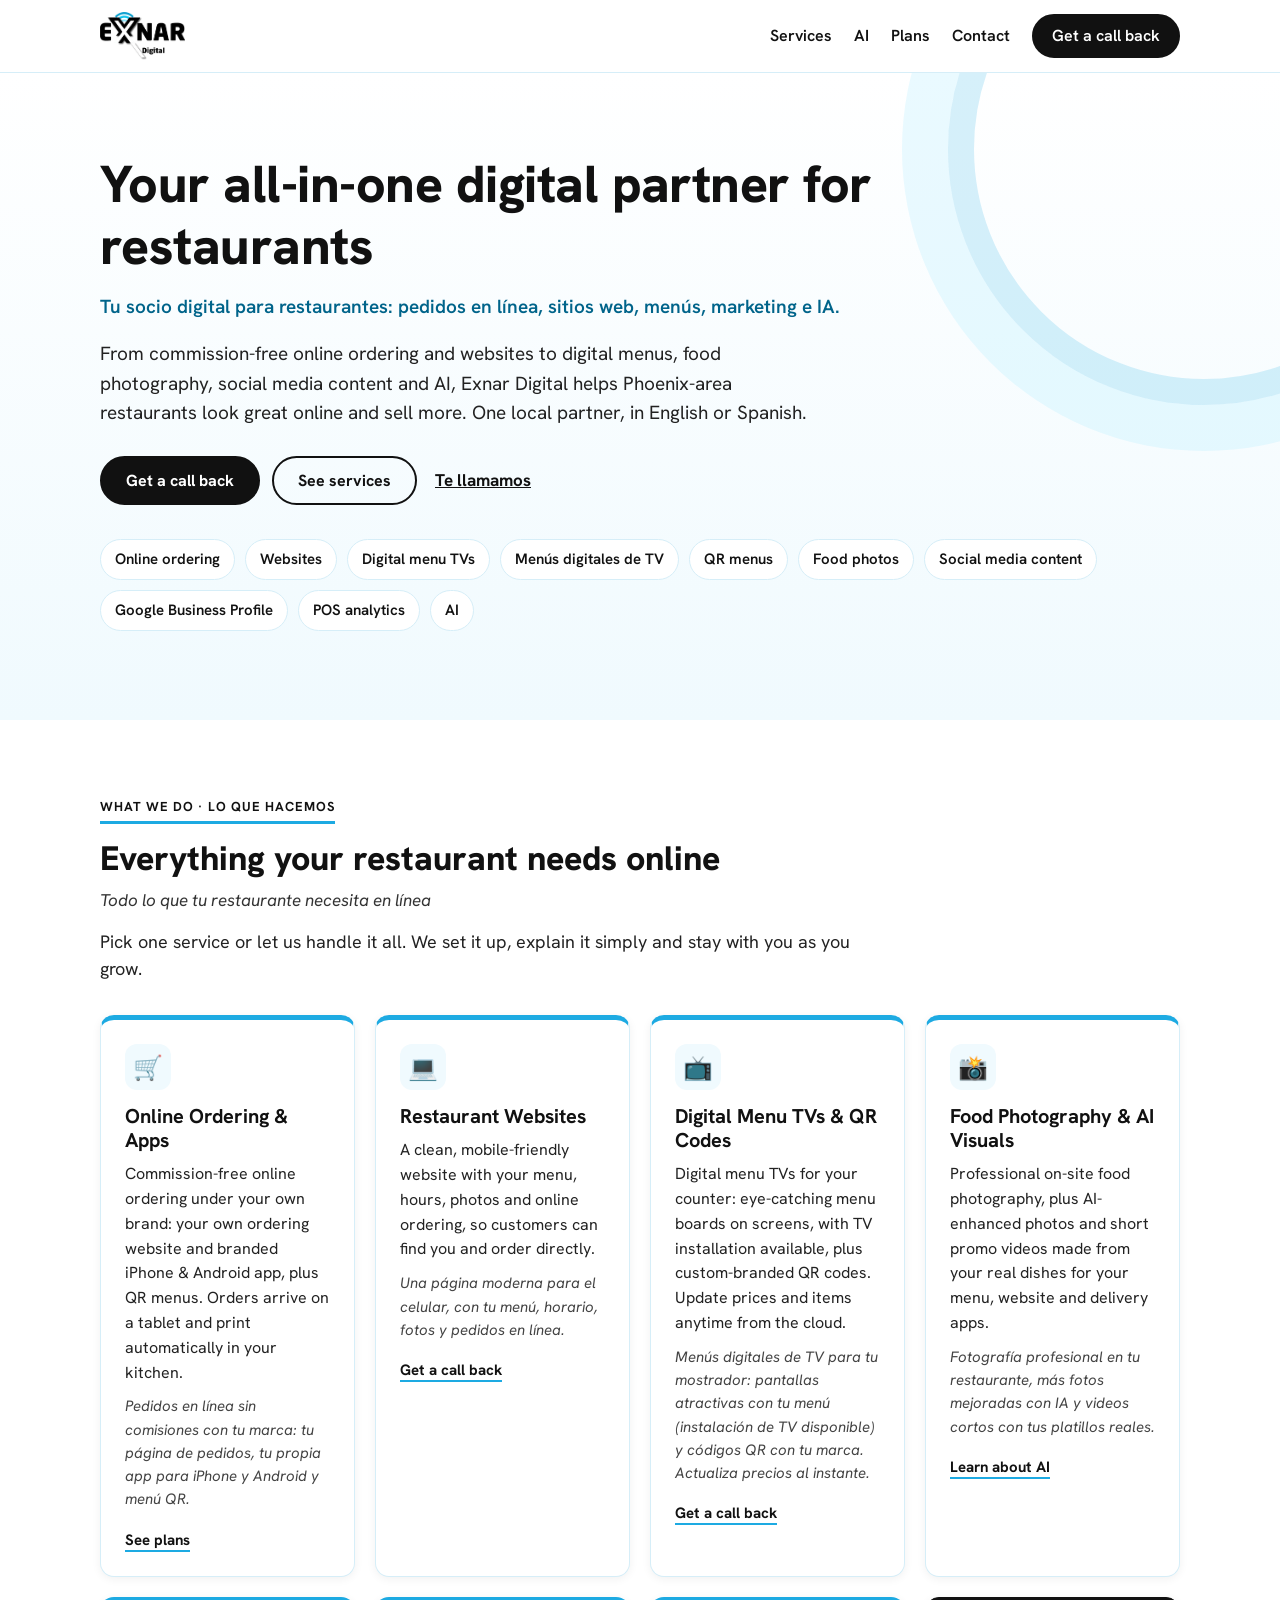
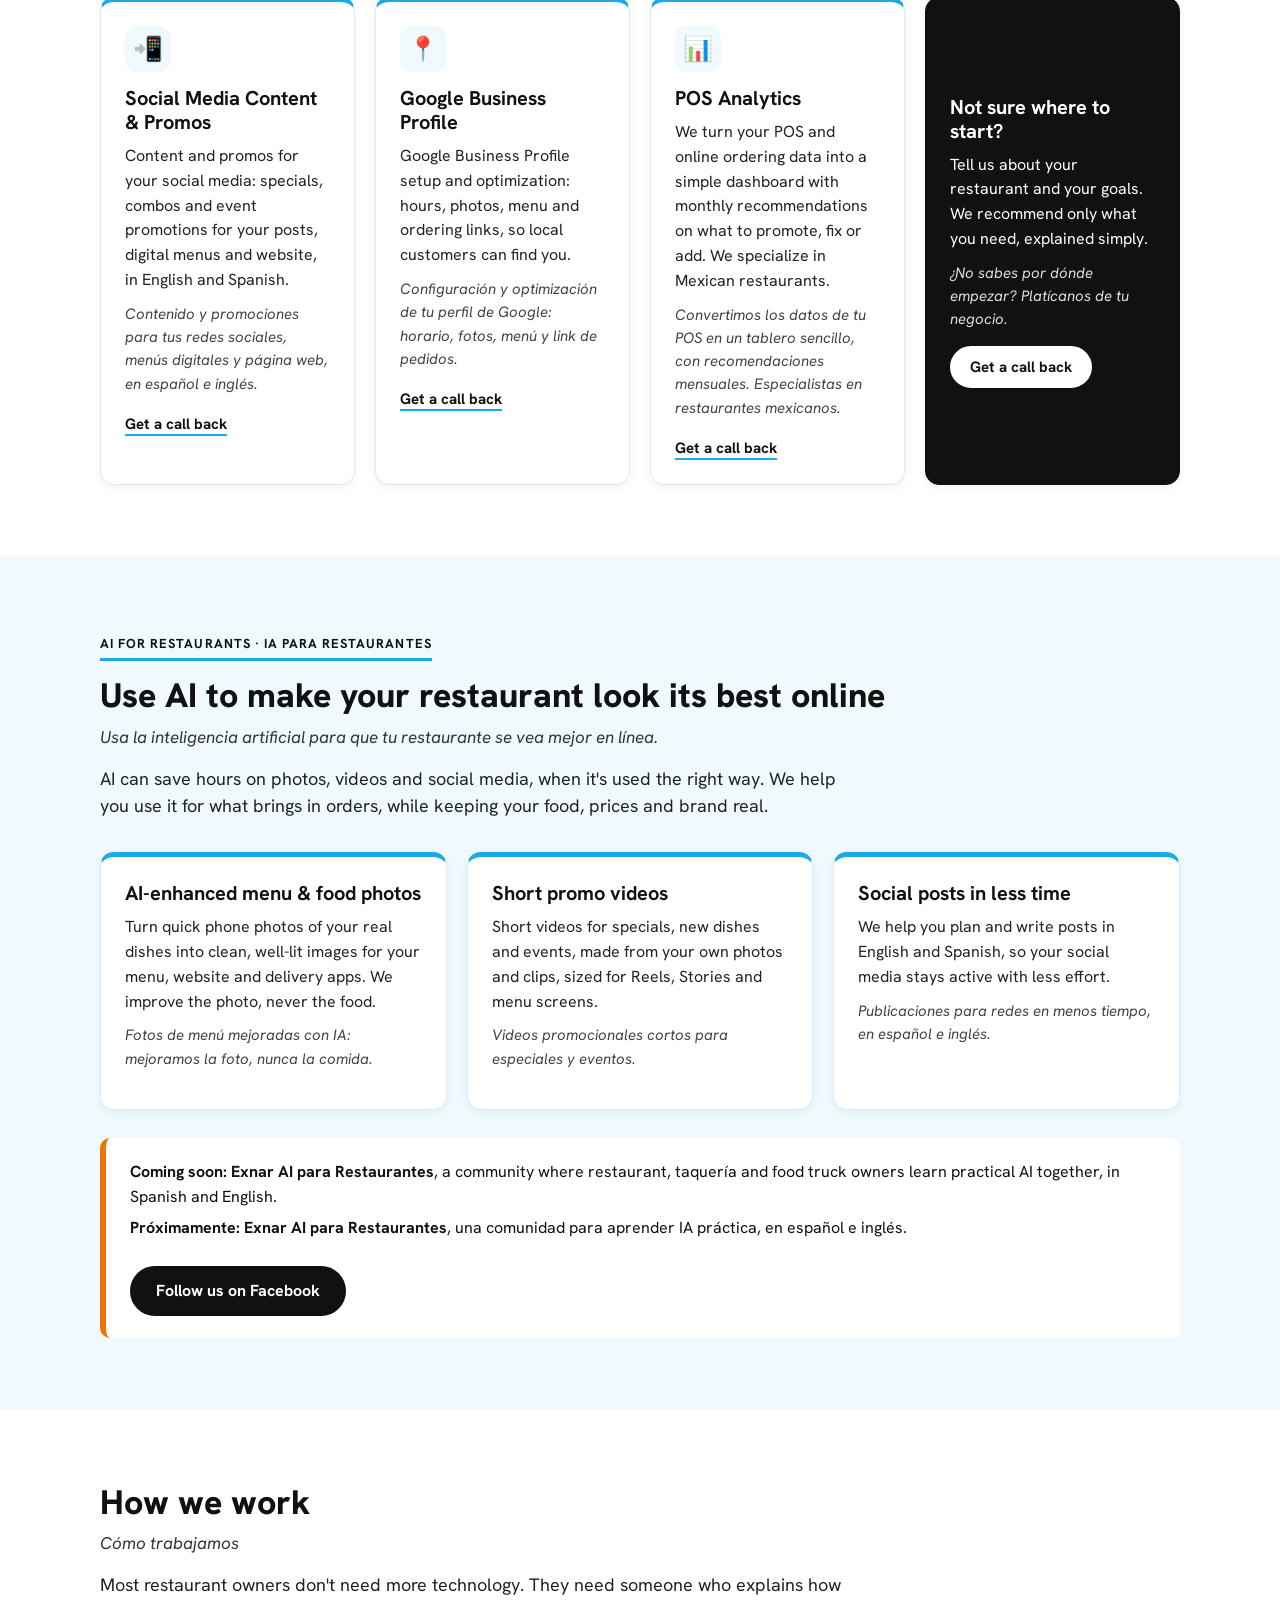
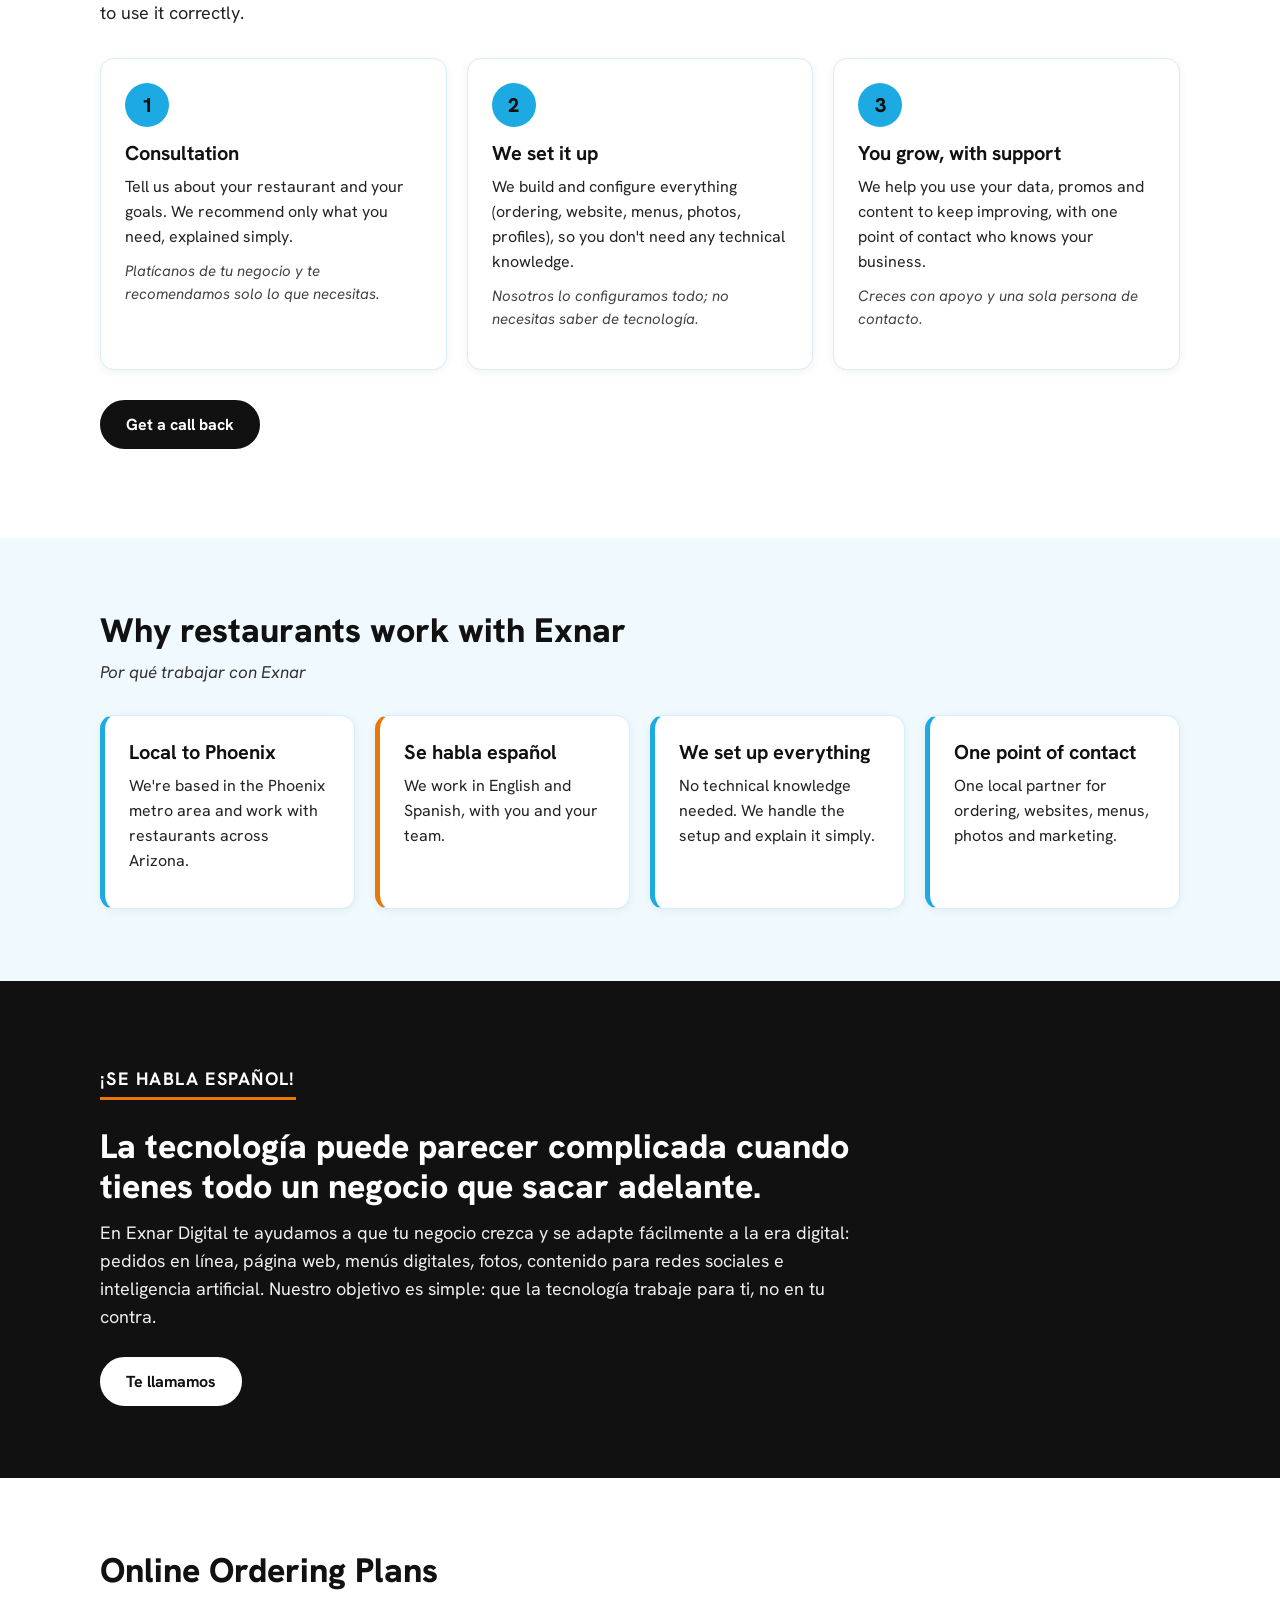
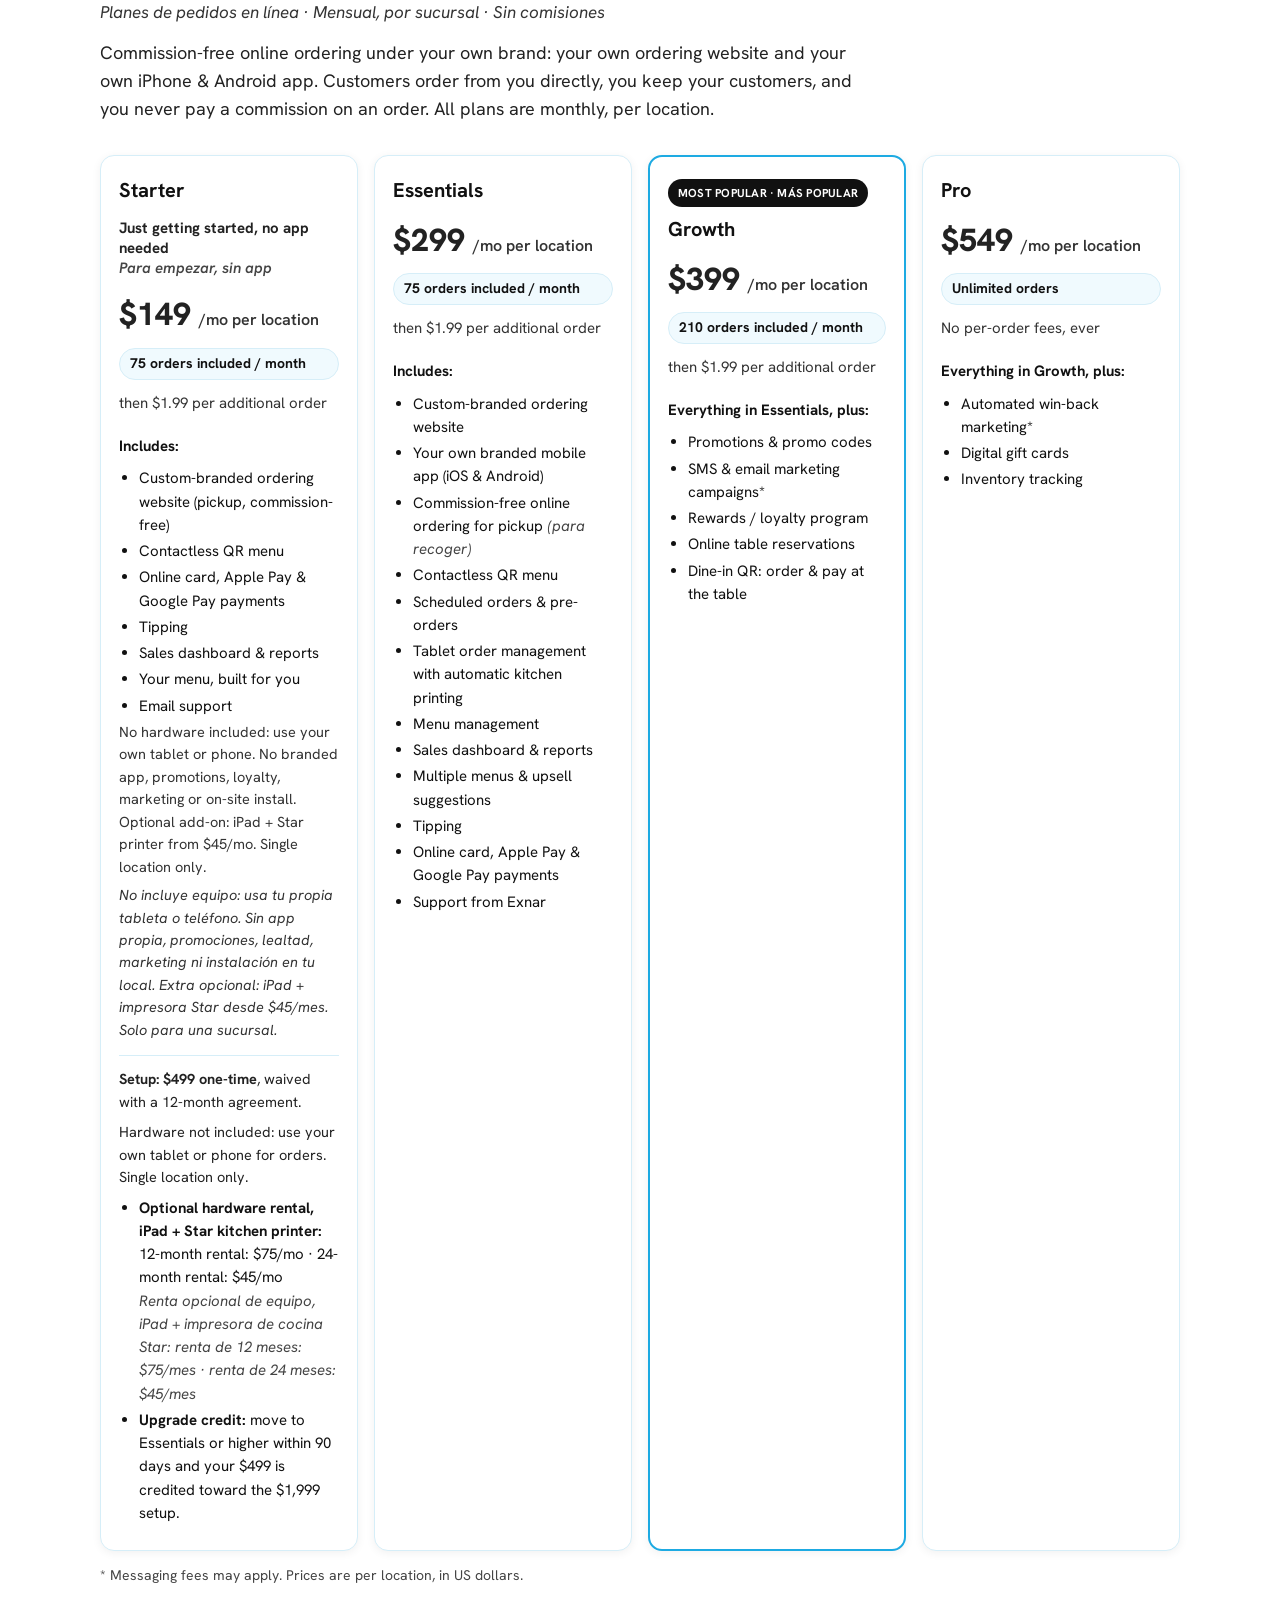
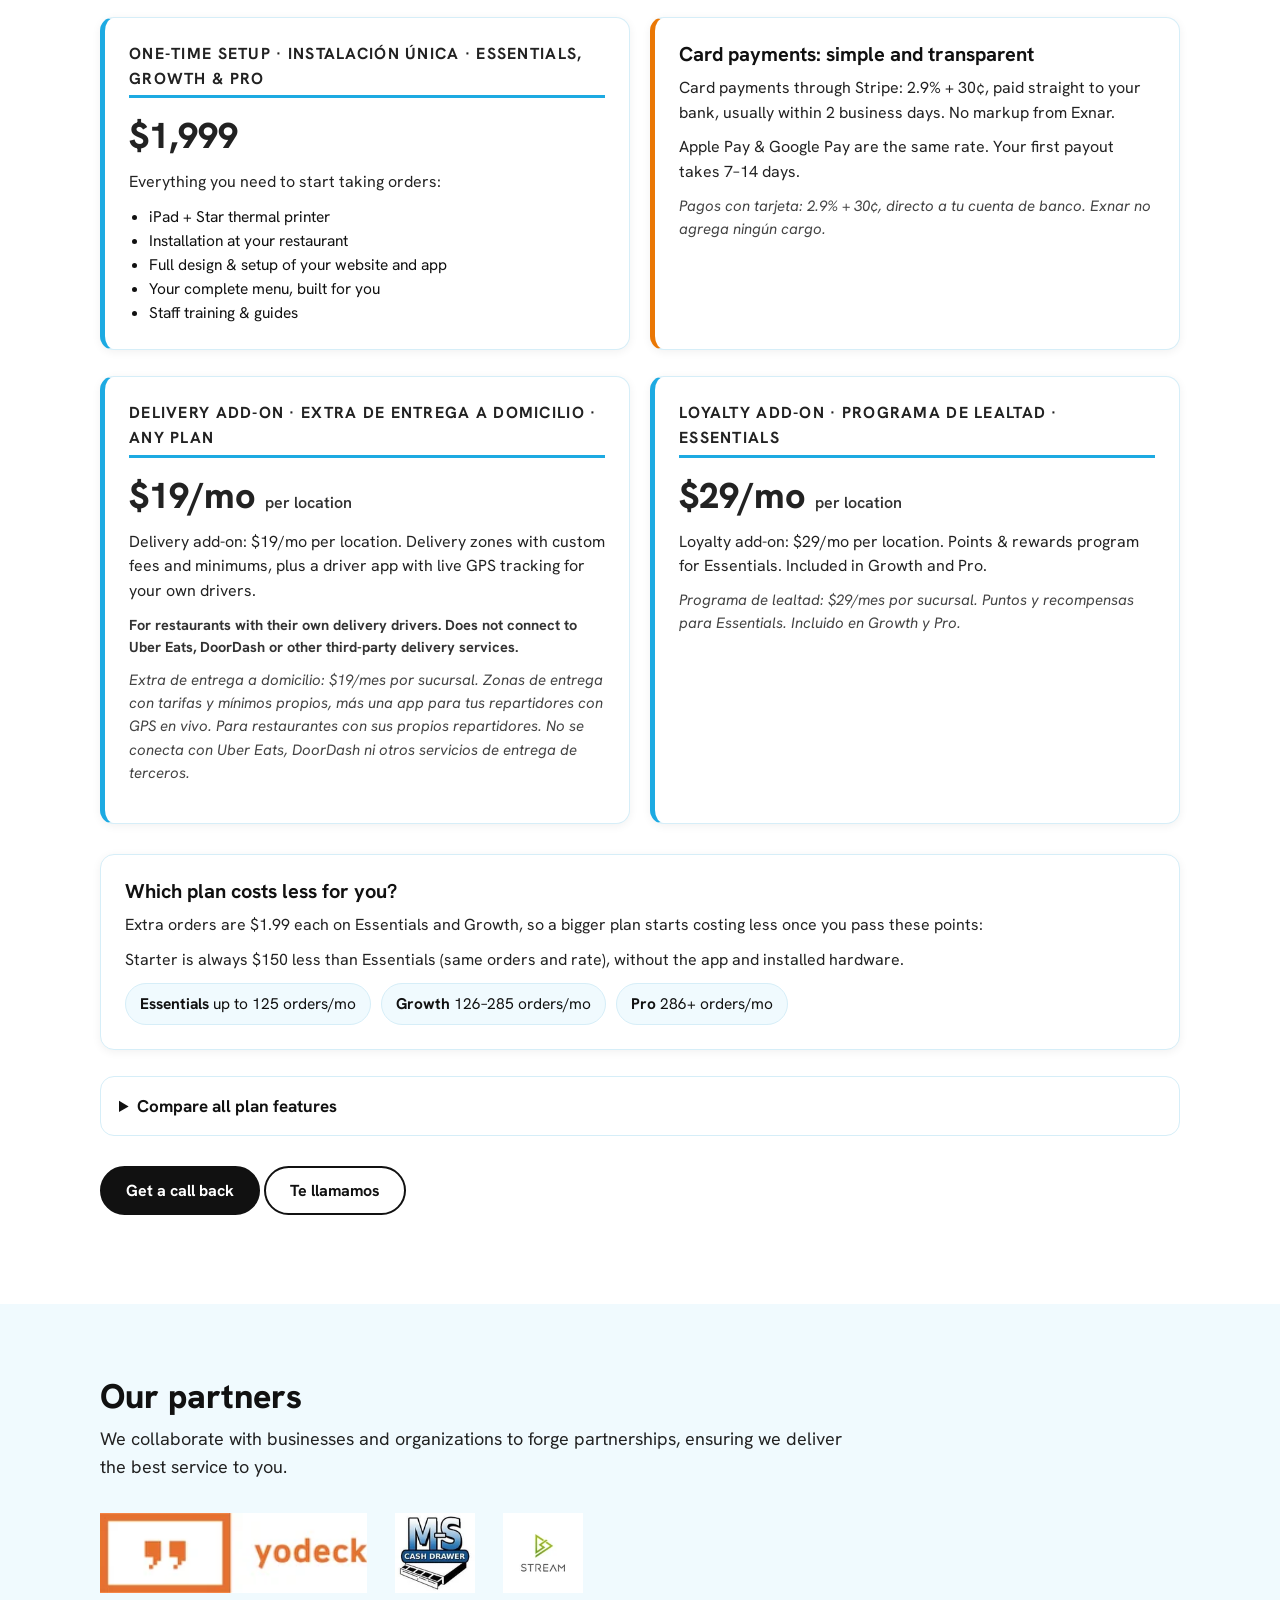
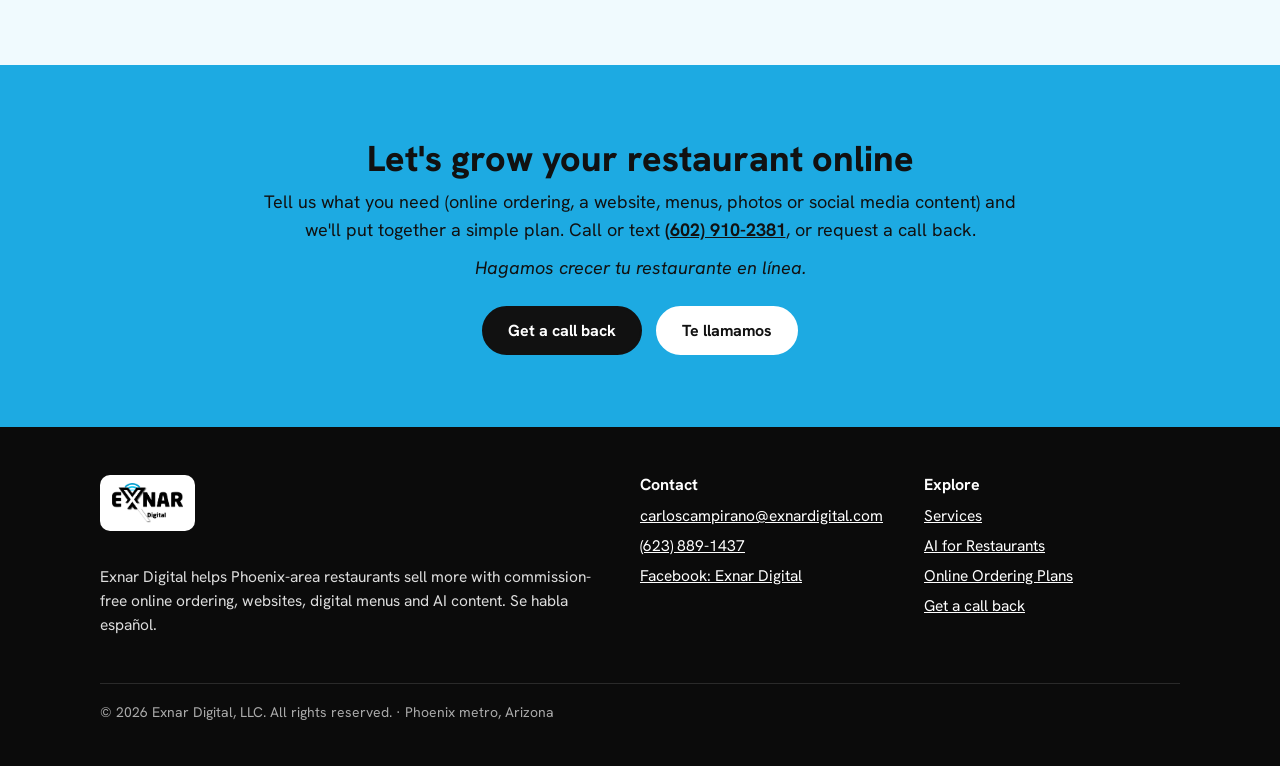
==== commit b04685f7: "Pricing: Starter hardware rental, pickup-only plans, $19 Delivery add-on, $29 Loyalty add-on (EN/ES)" ====
--- a/index.html
+++ b/index.html
@@ -133,12 +133,13 @@
     <p class="price">$149 <small>/mo per location</small></p>
     <span class="limit">75 orders included / month</span>
     <p class="extra">then $1.99 per additional order</p>
-    <h4>Includes:</h4><ul><li>Custom-branded ordering website (pickup &amp; delivery, commission-free)</li><li>Contactless QR menu</li><li>Online card, Apple Pay &amp; Google Pay payments</li><li>Tipping</li><li>Sales dashboard &amp; reports</li><li>Your menu, built for you</li><li>Email support</li></ul>
-    <p class="small">No branded app, promotions, loyalty, marketing or on-site install. Use your own tablet or phone for orders.</p>
+    <h4>Includes:</h4><ul><li>Custom-branded ordering website (pickup, commission-free)</li><li>Contactless QR menu</li><li>Online card, Apple Pay &amp; Google Pay payments</li><li>Tipping</li><li>Sales dashboard &amp; reports</li><li>Your menu, built for you</li><li>Email support</li></ul>
+    <p class="small">No hardware included: use your own tablet or phone. No branded app, promotions, loyalty, marketing or on-site install. Optional add-on: iPad + Star printer from $45/mo. Single location only.</p>
+    <p class="small es" lang="es">No incluye equipo: usa tu propia tableta o teléfono. Sin app propia, promociones, lealtad, marketing ni instalación en tu local. Extra opcional: iPad + impresora Star desde $45/mes. Solo para una sucursal.</p>
     <div class="starter-setup">
      <p><strong>Setup: $499 one-time</strong>, waived with a 12-month agreement.</p>
      <p>Hardware not included: use your own tablet or phone for orders. Single location only.</p>
-     <ul><li><strong>Optional:</strong> Star kitchen printer, installed: ask us</li><li><strong>Optional:</strong> iPad + printer kit rental, $35/mo (12-month minimum)</li><li><strong>Upgrade credit:</strong> move to Essentials or higher within 90 days and your $499 is credited toward the $1,999 setup.</li></ul>
+     <ul><li><strong>Optional hardware rental, iPad + Star kitchen printer:</strong> 12-month rental: $75/mo · 24-month rental: $45/mo<br><span class="es" lang="es">Renta opcional de equipo, iPad + impresora de cocina Star: renta de 12 meses: $75/mes · renta de 24 meses: $45/mes</span></li><li><strong>Upgrade credit:</strong> move to Essentials or higher within 90 days and your $499 is credited toward the $1,999 setup.</li></ul>
     </div>
    </article>
    <article class="card plan">
@@ -146,7 +147,7 @@
     <p class="price">$299 <small>/mo per location</small></p>
     <span class="limit">75 orders included / month</span>
     <p class="extra">then $1.99 per additional order</p>
-    <h4>Includes:</h4><ul><li>Custom-branded ordering website</li><li>Your own branded mobile app (iOS &amp; Android)</li><li>Commission-free online ordering (pickup &amp; delivery)</li><li>Contactless QR menu</li><li>Delivery zones with custom fees</li><li>Scheduled orders &amp; pre-orders</li><li>Tablet order management with automatic kitchen printing</li><li>Menu management</li><li>Sales dashboard &amp; reports</li><li>Multiple menus &amp; upsell suggestions</li><li>Tipping</li><li>Online card, Apple Pay &amp; Google Pay payments</li><li>Support from Exnar</li></ul>
+    <h4>Includes:</h4><ul><li>Custom-branded ordering website</li><li>Your own branded mobile app (iOS &amp; Android)</li><li>Commission-free online ordering for pickup <span class="es" lang="es">(para recoger)</span></li><li>Contactless QR menu</li><li>Scheduled orders &amp; pre-orders</li><li>Tablet order management with automatic kitchen printing</li><li>Menu management</li><li>Sales dashboard &amp; reports</li><li>Multiple menus &amp; upsell suggestions</li><li>Tipping</li><li>Online card, Apple Pay &amp; Google Pay payments</li><li>Support from Exnar</li></ul>
    </article>
    <article class="card plan plan-featured">
     <p class="badge">Most Popular · <span lang="es">Más popular</span></p>
@@ -154,14 +155,14 @@
     <p class="price">$399 <small>/mo per location</small></p>
     <span class="limit">210 orders included / month</span>
     <p class="extra">then $1.99 per additional order</p>
-    <h4>Everything in Essentials, plus:</h4><ul><li>Promotions &amp; promo codes</li><li>SMS &amp; email marketing campaigns*</li><li>Rewards / loyalty program</li><li>Online table reservations</li><li>Dine-in QR: order &amp; pay at the table</li><li>DoorDash &amp; Uber Eats orders in one place</li></ul>
+    <h4>Everything in Essentials, plus:</h4><ul><li>Promotions &amp; promo codes</li><li>SMS &amp; email marketing campaigns*</li><li>Rewards / loyalty program</li><li>Online table reservations</li><li>Dine-in QR: order &amp; pay at the table</li></ul>
    </article>
    <article class="card plan">
     <h3>Pro</h3>
     <p class="price">$549 <small>/mo per location</small></p>
     <span class="limit">Unlimited orders</span>
     <p class="extra">No per-order fees, ever</p>
-    <h4>Everything in Growth, plus:</h4><ul><li>Automated win-back marketing*</li><li>Digital gift cards</li><li>Inventory tracking</li><li>Driver app with live GPS for your own drivers</li></ul>
+    <h4>Everything in Growth, plus:</h4><ul><li>Automated win-back marketing*</li><li>Digital gift cards</li><li>Inventory tracking</li></ul>
    </article>
   </div>
   <p class="foot">* Messaging fees may apply. Prices are per location, in US dollars.</p>
@@ -179,6 +180,21 @@
     <p class="es" lang="es">Pagos con tarjeta: 2.9% + 30¢, directo a tu cuenta de banco. Exnar no agrega ningún cargo.</p>
    </article>
   </div>
+  <div class="grid g2 mt addons">
+   <article class="card card-left setup addon">
+    <p class="eyebrow">Delivery add-on · <span lang="es">Extra de entrega a domicilio</span> · Any plan</p>
+    <p class="price">$19/mo <small>per location</small></p>
+    <p>Delivery add-on: $19/mo per location. Delivery zones with custom fees and minimums, plus a driver app with live GPS tracking for your own drivers.</p>
+    <p class="note"><strong>For restaurants with their own delivery drivers. Does not connect to Uber Eats, DoorDash or other third-party delivery services.</strong></p>
+    <p class="es" lang="es">Extra de entrega a domicilio: $19/mes por sucursal. Zonas de entrega con tarifas y mínimos propios, más una app para tus repartidores con GPS en vivo. Para restaurantes con sus propios repartidores. No se conecta con Uber Eats, DoorDash ni otros servicios de entrega de terceros.</p>
+   </article>
+   <article class="card card-left setup addon">
+    <p class="eyebrow">Loyalty add-on · <span lang="es">Programa de lealtad</span> · Essentials</p>
+    <p class="price">$29/mo <small>per location</small></p>
+    <p>Loyalty add-on: $29/mo per location. Points &amp; rewards program for Essentials. Included in Growth and Pro.</p>
+    <p class="es" lang="es">Programa de lealtad: $29/mes por sucursal. Puntos y recompensas para Essentials. Incluido en Growth y Pro.</p>
+   </article>
+  </div>
   <div class="card mt which">
    <h3>Which plan costs less for you?</h3>
    <p>Extra orders are $1.99 each on Essentials and Growth, so a bigger plan starts costing less once you pass these points:</p>
@@ -189,7 +205,7 @@
    <summary>Compare all plan features</summary>
    <div class="table-wrap"><table>
     <thead><tr><th scope="col">Feature</th><th scope="col">Starter<br><small>$149/mo</small></th><th scope="col">Essentials<br><small>$299/mo</small></th><th scope="col">Growth<br><small>$399/mo</small></th><th scope="col">Pro<br><small>$549/mo</small></th></tr></thead>
-    <tbody><tr class="group"><th colspan="5" scope="colgroup">Orders</th></tr><tr><th scope="row">Orders included each month</th><td>75</td><td>75</td><td>210</td><td>Unlimited</td></tr><tr><th scope="row">Price per additional order</th><td>$1.99</td><td>$1.99</td><td>$1.99</td><td>None</td></tr><tr class="group"><th colspan="5" scope="colgroup">Ordering, menus &amp; payments</th></tr><tr><th scope="row">Custom-branded ordering website</th><td><span aria-hidden="true">✅</span><span class="sr">Included</span></td><td><span aria-hidden="true">✅</span><span class="sr">Included</span></td><td><span aria-hidden="true">✅</span><span class="sr">Included</span></td><td><span aria-hidden="true">✅</span><span class="sr">Included</span></td></tr><tr><th scope="row">Commission-free online ordering (pickup &amp; delivery)</th><td><span aria-hidden="true">✅</span><span class="sr">Included</span></td><td><span aria-hidden="true">✅</span><span class="sr">Included</span></td><td><span aria-hidden="true">✅</span><span class="sr">Included</span></td><td><span aria-hidden="true">✅</span><span class="sr">Included</span></td></tr><tr><th scope="row">Contactless QR menu</th><td><span aria-hidden="true">✅</span><span class="sr">Included</span></td><td><span aria-hidden="true">✅</span><span class="sr">Included</span></td><td><span aria-hidden="true">✅</span><span class="sr">Included</span></td><td><span aria-hidden="true">✅</span><span class="sr">Included</span></td></tr><tr><th scope="row">Delivery zones with custom fees</th><td><span aria-hidden="true">✅</span><span class="sr">Included</span></td><td><span aria-hidden="true">✅</span><span class="sr">Included</span></td><td><span aria-hidden="true">✅</span><span class="sr">Included</span></td><td><span aria-hidden="true">✅</span><span class="sr">Included</span></td></tr><tr><th scope="row">Scheduled orders &amp; pre-orders</th><td><span aria-hidden="true">✅</span><span class="sr">Included</span></td><td><span aria-hidden="true">✅</span><span class="sr">Included</span></td><td><span aria-hidden="true">✅</span><span class="sr">Included</span></td><td><span aria-hidden="true">✅</span><span class="sr">Included</span></td></tr><tr><th scope="row">Tablet order management with automatic kitchen printing</th><td>Your device</td><td><span aria-hidden="true">✅</span><span class="sr">Included</span></td><td><span aria-hidden="true">✅</span><span class="sr">Included</span></td><td><span aria-hidden="true">✅</span><span class="sr">Included</span></td></tr><tr><th scope="row">iPad + Star kitchen printer, installed</th><td>Optional</td><td><span aria-hidden="true">✅</span><span class="sr">Included</span></td><td><span aria-hidden="true">✅</span><span class="sr">Included</span></td><td><span aria-hidden="true">✅</span><span class="sr">Included</span></td></tr><tr><th scope="row">Your complete menu, built for you</th><td><span aria-hidden="true">✅</span><span class="sr">Included</span></td><td><span aria-hidden="true">✅</span><span class="sr">Included</span></td><td><span aria-hidden="true">✅</span><span class="sr">Included</span></td><td><span aria-hidden="true">✅</span><span class="sr">Included</span></td></tr><tr><th scope="row">Menu management</th><td><span aria-hidden="true">✅</span><span class="sr">Included</span></td><td><span aria-hidden="true">✅</span><span class="sr">Included</span></td><td><span aria-hidden="true">✅</span><span class="sr">Included</span></td><td><span aria-hidden="true">✅</span><span class="sr">Included</span></td></tr><tr><th scope="row">Multiple menus &amp; upsell suggestions</th><td><span aria-hidden="true">✅</span><span class="sr">Included</span></td><td><span aria-hidden="true">✅</span><span class="sr">Included</span></td><td><span aria-hidden="true">✅</span><span class="sr">Included</span></td><td><span aria-hidden="true">✅</span><span class="sr">Included</span></td></tr><tr><th scope="row">Sales dashboard &amp; reports</th><td><span aria-hidden="true">✅</span><span class="sr">Included</span></td><td><span aria-hidden="true">✅</span><span class="sr">Included</span></td><td><span aria-hidden="true">✅</span><span class="sr">Included</span></td><td><span aria-hidden="true">✅</span><span class="sr">Included</span></td></tr><tr><th scope="row">Tipping</th><td><span aria-hidden="true">✅</span><span class="sr">Included</span></td><td><span aria-hidden="true">✅</span><span class="sr">Included</span></td><td><span aria-hidden="true">✅</span><span class="sr">Included</span></td><td><span aria-hidden="true">✅</span><span class="sr">Included</span></td></tr><tr><th scope="row">Online card, Apple Pay &amp; Google Pay payments</th><td><span aria-hidden="true">✅</span><span class="sr">Included</span></td><td><span aria-hidden="true">✅</span><span class="sr">Included</span></td><td><span aria-hidden="true">✅</span><span class="sr">Included</span></td><td><span aria-hidden="true">✅</span><span class="sr">Included</span></td></tr><tr><th scope="row">Support from Exnar</th><td>Email</td><td><span aria-hidden="true">✅</span><span class="sr">Included</span></td><td><span aria-hidden="true">✅</span><span class="sr">Included</span></td><td><span aria-hidden="true">✅</span><span class="sr">Included</span></td></tr><tr class="group"><th colspan="5" scope="colgroup">Essentials, Growth and Pro</th></tr><tr><th scope="row">Your own branded mobile app (iOS &amp; Android)</th><td><span aria-hidden="true">–</span><span class="sr">Not included</span></td><td><span aria-hidden="true">✅</span><span class="sr">Included</span></td><td><span aria-hidden="true">✅</span><span class="sr">Included</span></td><td><span aria-hidden="true">✅</span><span class="sr">Included</span></td></tr><tr><th scope="row">Multiple locations</th><td><span aria-hidden="true">–</span><span class="sr">Not included</span></td><td><span aria-hidden="true">✅</span><span class="sr">Included</span></td><td><span aria-hidden="true">✅</span><span class="sr">Included</span></td><td><span aria-hidden="true">✅</span><span class="sr">Included</span></td></tr><tr class="group"><th colspan="5" scope="colgroup">Growth and Pro</th></tr><tr><th scope="row">Promotions &amp; promo codes</th><td><span aria-hidden="true">–</span><span class="sr">Not included</span></td><td><span aria-hidden="true">–</span><span class="sr">Not included</span></td><td><span aria-hidden="true">✅</span><span class="sr">Included</span></td><td><span aria-hidden="true">✅</span><span class="sr">Included</span></td></tr><tr><th scope="row">SMS &amp; email marketing campaigns*</th><td><span aria-hidden="true">–</span><span class="sr">Not included</span></td><td><span aria-hidden="true">–</span><span class="sr">Not included</span></td><td><span aria-hidden="true">✅</span><span class="sr">Included</span></td><td><span aria-hidden="true">✅</span><span class="sr">Included</span></td></tr><tr><th scope="row">Rewards / loyalty program</th><td><span aria-hidden="true">–</span><span class="sr">Not included</span></td><td><span aria-hidden="true">–</span><span class="sr">Not included</span></td><td><span aria-hidden="true">✅</span><span class="sr">Included</span></td><td><span aria-hidden="true">✅</span><span class="sr">Included</span></td></tr><tr><th scope="row">Online table reservations</th><td><span aria-hidden="true">–</span><span class="sr">Not included</span></td><td><span aria-hidden="true">–</span><span class="sr">Not included</span></td><td><span aria-hidden="true">✅</span><span class="sr">Included</span></td><td><span aria-hidden="true">✅</span><span class="sr">Included</span></td></tr><tr><th scope="row">Dine-in QR: order &amp; pay at the table</th><td><span aria-hidden="true">–</span><span class="sr">Not included</span></td><td><span aria-hidden="true">–</span><span class="sr">Not included</span></td><td><span aria-hidden="true">✅</span><span class="sr">Included</span></td><td><span aria-hidden="true">✅</span><span class="sr">Included</span></td></tr><tr><th scope="row">DoorDash &amp; Uber Eats orders in one place</th><td><span aria-hidden="true">–</span><span class="sr">Not included</span></td><td><span aria-hidden="true">–</span><span class="sr">Not included</span></td><td><span aria-hidden="true">✅</span><span class="sr">Included</span></td><td><span aria-hidden="true">✅</span><span class="sr">Included</span></td></tr><tr class="group"><th colspan="5" scope="colgroup">Pro</th></tr><tr><th scope="row">Automated win-back marketing*</th><td><span aria-hidden="true">–</span><span class="sr">Not included</span></td><td><span aria-hidden="true">–</span><span class="sr">Not included</span></td><td><span aria-hidden="true">–</span><span class="sr">Not included</span></td><td><span aria-hidden="true">✅</span><span class="sr">Included</span></td></tr><tr><th scope="row">Digital gift cards</th><td><span aria-hidden="true">–</span><span class="sr">Not included</span></td><td><span aria-hidden="true">–</span><span class="sr">Not included</span></td><td><span aria-hidden="true">–</span><span class="sr">Not included</span></td><td><span aria-hidden="true">✅</span><span class="sr">Included</span></td></tr><tr><th scope="row">Inventory tracking</th><td><span aria-hidden="true">–</span><span class="sr">Not included</span></td><td><span aria-hidden="true">–</span><span class="sr">Not included</span></td><td><span aria-hidden="true">–</span><span class="sr">Not included</span></td><td><span aria-hidden="true">✅</span><span class="sr">Included</span></td></tr><tr><th scope="row">Driver app with live GPS for your own drivers</th><td><span aria-hidden="true">–</span><span class="sr">Not included</span></td><td><span aria-hidden="true">–</span><span class="sr">Not included</span></td><td><span aria-hidden="true">–</span><span class="sr">Not included</span></td><td><span aria-hidden="true">✅</span><span class="sr">Included</span></td></tr></tbody>
+    <tbody><tr class="group"><th colspan="5" scope="colgroup">Orders</th></tr><tr><th scope="row">Orders included each month</th><td>75</td><td>75</td><td>210</td><td>Unlimited</td></tr><tr><th scope="row">Price per additional order</th><td>$1.99</td><td>$1.99</td><td>$1.99</td><td>None</td></tr><tr class="group"><th colspan="5" scope="colgroup">Ordering, menus &amp; payments</th></tr><tr><th scope="row">Custom-branded ordering website</th><td><span aria-hidden="true">✅</span><span class="sr">Included</span></td><td><span aria-hidden="true">✅</span><span class="sr">Included</span></td><td><span aria-hidden="true">✅</span><span class="sr">Included</span></td><td><span aria-hidden="true">✅</span><span class="sr">Included</span></td></tr><tr><th scope="row">Commission-free online ordering for pickup <span class="es" lang="es">(para recoger)</span></th><td><span aria-hidden="true">✅</span><span class="sr">Included</span></td><td><span aria-hidden="true">✅</span><span class="sr">Included</span></td><td><span aria-hidden="true">✅</span><span class="sr">Included</span></td><td><span aria-hidden="true">✅</span><span class="sr">Included</span></td></tr><tr><th scope="row">Contactless QR menu</th><td><span aria-hidden="true">✅</span><span class="sr">Included</span></td><td><span aria-hidden="true">✅</span><span class="sr">Included</span></td><td><span aria-hidden="true">✅</span><span class="sr">Included</span></td><td><span aria-hidden="true">✅</span><span class="sr">Included</span></td></tr><tr><th scope="row">Delivery add-on ($19/mo): delivery zones + driver app with live GPS<br><span class="es" lang="es">Extra de entrega ($19/mes): zonas de entrega + app de repartidores con GPS en vivo</span></th><td>Optional <span class="nw">add-on</span><br><span class="es" lang="es">Extra opcional</span></td><td>Optional <span class="nw">add-on</span><br><span class="es" lang="es">Extra opcional</span></td><td>Optional <span class="nw">add-on</span><br><span class="es" lang="es">Extra opcional</span></td><td>Optional <span class="nw">add-on</span><br><span class="es" lang="es">Extra opcional</span></td></tr><tr><th scope="row">Scheduled orders &amp; pre-orders</th><td><span aria-hidden="true">✅</span><span class="sr">Included</span></td><td><span aria-hidden="true">✅</span><span class="sr">Included</span></td><td><span aria-hidden="true">✅</span><span class="sr">Included</span></td><td><span aria-hidden="true">✅</span><span class="sr">Included</span></td></tr><tr><th scope="row">Tablet order management with automatic kitchen printing</th><td>Your device</td><td><span aria-hidden="true">✅</span><span class="sr">Included</span></td><td><span aria-hidden="true">✅</span><span class="sr">Included</span></td><td><span aria-hidden="true">✅</span><span class="sr">Included</span></td></tr><tr><th scope="row">iPad + Star kitchen printer, installed</th><td>Optional rental<br><span class="es" lang="es">Renta opcional</span></td><td><span aria-hidden="true">✅</span><span class="sr">Included</span></td><td><span aria-hidden="true">✅</span><span class="sr">Included</span></td><td><span aria-hidden="true">✅</span><span class="sr">Included</span></td></tr><tr><th scope="row">Your complete menu, built for you</th><td><span aria-hidden="true">✅</span><span class="sr">Included</span></td><td><span aria-hidden="true">✅</span><span class="sr">Included</span></td><td><span aria-hidden="true">✅</span><span class="sr">Included</span></td><td><span aria-hidden="true">✅</span><span class="sr">Included</span></td></tr><tr><th scope="row">Menu management</th><td><span aria-hidden="true">✅</span><span class="sr">Included</span></td><td><span aria-hidden="true">✅</span><span class="sr">Included</span></td><td><span aria-hidden="true">✅</span><span class="sr">Included</span></td><td><span aria-hidden="true">✅</span><span class="sr">Included</span></td></tr><tr><th scope="row">Multiple menus &amp; upsell suggestions</th><td><span aria-hidden="true">✅</span><span class="sr">Included</span></td><td><span aria-hidden="true">✅</span><span class="sr">Included</span></td><td><span aria-hidden="true">✅</span><span class="sr">Included</span></td><td><span aria-hidden="true">✅</span><span class="sr">Included</span></td></tr><tr><th scope="row">Sales dashboard &amp; reports</th><td><span aria-hidden="true">✅</span><span class="sr">Included</span></td><td><span aria-hidden="true">✅</span><span class="sr">Included</span></td><td><span aria-hidden="true">✅</span><span class="sr">Included</span></td><td><span aria-hidden="true">✅</span><span class="sr">Included</span></td></tr><tr><th scope="row">Tipping</th><td><span aria-hidden="true">✅</span><span class="sr">Included</span></td><td><span aria-hidden="true">✅</span><span class="sr">Included</span></td><td><span aria-hidden="true">✅</span><span class="sr">Included</span></td><td><span aria-hidden="true">✅</span><span class="sr">Included</span></td></tr><tr><th scope="row">Online card, Apple Pay &amp; Google Pay payments</th><td><span aria-hidden="true">✅</span><span class="sr">Included</span></td><td><span aria-hidden="true">✅</span><span class="sr">Included</span></td><td><span aria-hidden="true">✅</span><span class="sr">Included</span></td><td><span aria-hidden="true">✅</span><span class="sr">Included</span></td></tr><tr><th scope="row">Support from Exnar</th><td>Email</td><td><span aria-hidden="true">✅</span><span class="sr">Included</span></td><td><span aria-hidden="true">✅</span><span class="sr">Included</span></td><td><span aria-hidden="true">✅</span><span class="sr">Included</span></td></tr><tr class="group"><th colspan="5" scope="colgroup">Essentials, Growth and Pro</th></tr><tr><th scope="row">Your own branded mobile app (iOS &amp; Android)</th><td><span aria-hidden="true">–</span><span class="sr">Not included</span></td><td><span aria-hidden="true">✅</span><span class="sr">Included</span></td><td><span aria-hidden="true">✅</span><span class="sr">Included</span></td><td><span aria-hidden="true">✅</span><span class="sr">Included</span></td></tr><tr><th scope="row">Multiple locations</th><td><span aria-hidden="true">–</span><span class="sr">Not included</span></td><td><span aria-hidden="true">✅</span><span class="sr">Included</span></td><td><span aria-hidden="true">✅</span><span class="sr">Included</span></td><td><span aria-hidden="true">✅</span><span class="sr">Included</span></td></tr><tr class="group"><th colspan="5" scope="colgroup">Growth and Pro</th></tr><tr><th scope="row">Promotions &amp; promo codes</th><td><span aria-hidden="true">–</span><span class="sr">Not included</span></td><td><span aria-hidden="true">–</span><span class="sr">Not included</span></td><td><span aria-hidden="true">✅</span><span class="sr">Included</span></td><td><span aria-hidden="true">✅</span><span class="sr">Included</span></td></tr><tr><th scope="row">SMS &amp; email marketing campaigns*</th><td><span aria-hidden="true">–</span><span class="sr">Not included</span></td><td><span aria-hidden="true">–</span><span class="sr">Not included</span></td><td><span aria-hidden="true">✅</span><span class="sr">Included</span></td><td><span aria-hidden="true">✅</span><span class="sr">Included</span></td></tr><tr><th scope="row">Rewards / loyalty program</th><td><span aria-hidden="true">–</span><span class="sr">Not included</span></td><td>Add-on $29<br><span class="es" lang="es">Extra $29</span></td><td><span aria-hidden="true">✅</span><span class="sr">Included</span></td><td><span aria-hidden="true">✅</span><span class="sr">Included</span></td></tr><tr><th scope="row">Online table reservations</th><td><span aria-hidden="true">–</span><span class="sr">Not included</span></td><td><span aria-hidden="true">–</span><span class="sr">Not included</span></td><td><span aria-hidden="true">✅</span><span class="sr">Included</span></td><td><span aria-hidden="true">✅</span><span class="sr">Included</span></td></tr><tr><th scope="row">Dine-in QR: order &amp; pay at the table</th><td><span aria-hidden="true">–</span><span class="sr">Not included</span></td><td><span aria-hidden="true">–</span><span class="sr">Not included</span></td><td><span aria-hidden="true">✅</span><span class="sr">Included</span></td><td><span aria-hidden="true">✅</span><span class="sr">Included</span></td></tr><tr class="group"><th colspan="5" scope="colgroup">Pro</th></tr><tr><th scope="row">Automated win-back marketing*</th><td><span aria-hidden="true">–</span><span class="sr">Not included</span></td><td><span aria-hidden="true">–</span><span class="sr">Not included</span></td><td><span aria-hidden="true">–</span><span class="sr">Not included</span></td><td><span aria-hidden="true">✅</span><span class="sr">Included</span></td></tr><tr><th scope="row">Digital gift cards</th><td><span aria-hidden="true">–</span><span class="sr">Not included</span></td><td><span aria-hidden="true">–</span><span class="sr">Not included</span></td><td><span aria-hidden="true">–</span><span class="sr">Not included</span></td><td><span aria-hidden="true">✅</span><span class="sr">Included</span></td></tr><tr><th scope="row">Inventory tracking</th><td><span aria-hidden="true">–</span><span class="sr">Not included</span></td><td><span aria-hidden="true">–</span><span class="sr">Not included</span></td><td><span aria-hidden="true">–</span><span class="sr">Not included</span></td><td><span aria-hidden="true">✅</span><span class="sr">Included</span></td></tr></tbody>
    </table></div>
    <p class="foot">* Messaging fees may apply.</p>
   </details>
--- a/assets/styles.css
+++ b/assets/styles.css
@@ -176,3 +176,8 @@
 @media (max-width:767px){.plans4{grid-template-columns:1fr}}
 .plans4 .badge{font-size:11.5px;letter-spacing:.02em;white-space:nowrap;padding:5px 10px}
 .plans4 .plan .limit{font-size:14px;white-space:nowrap;padding:4px 10px}
+
+.setup .price small{font-size:16px;font-weight:600;color:var(--muted)}
+.addon .note{font-size:14.5px;color:#333;margin:0 0 10px}
+.plan .small.es{margin-top:6px}
+.nw{white-space:nowrap}
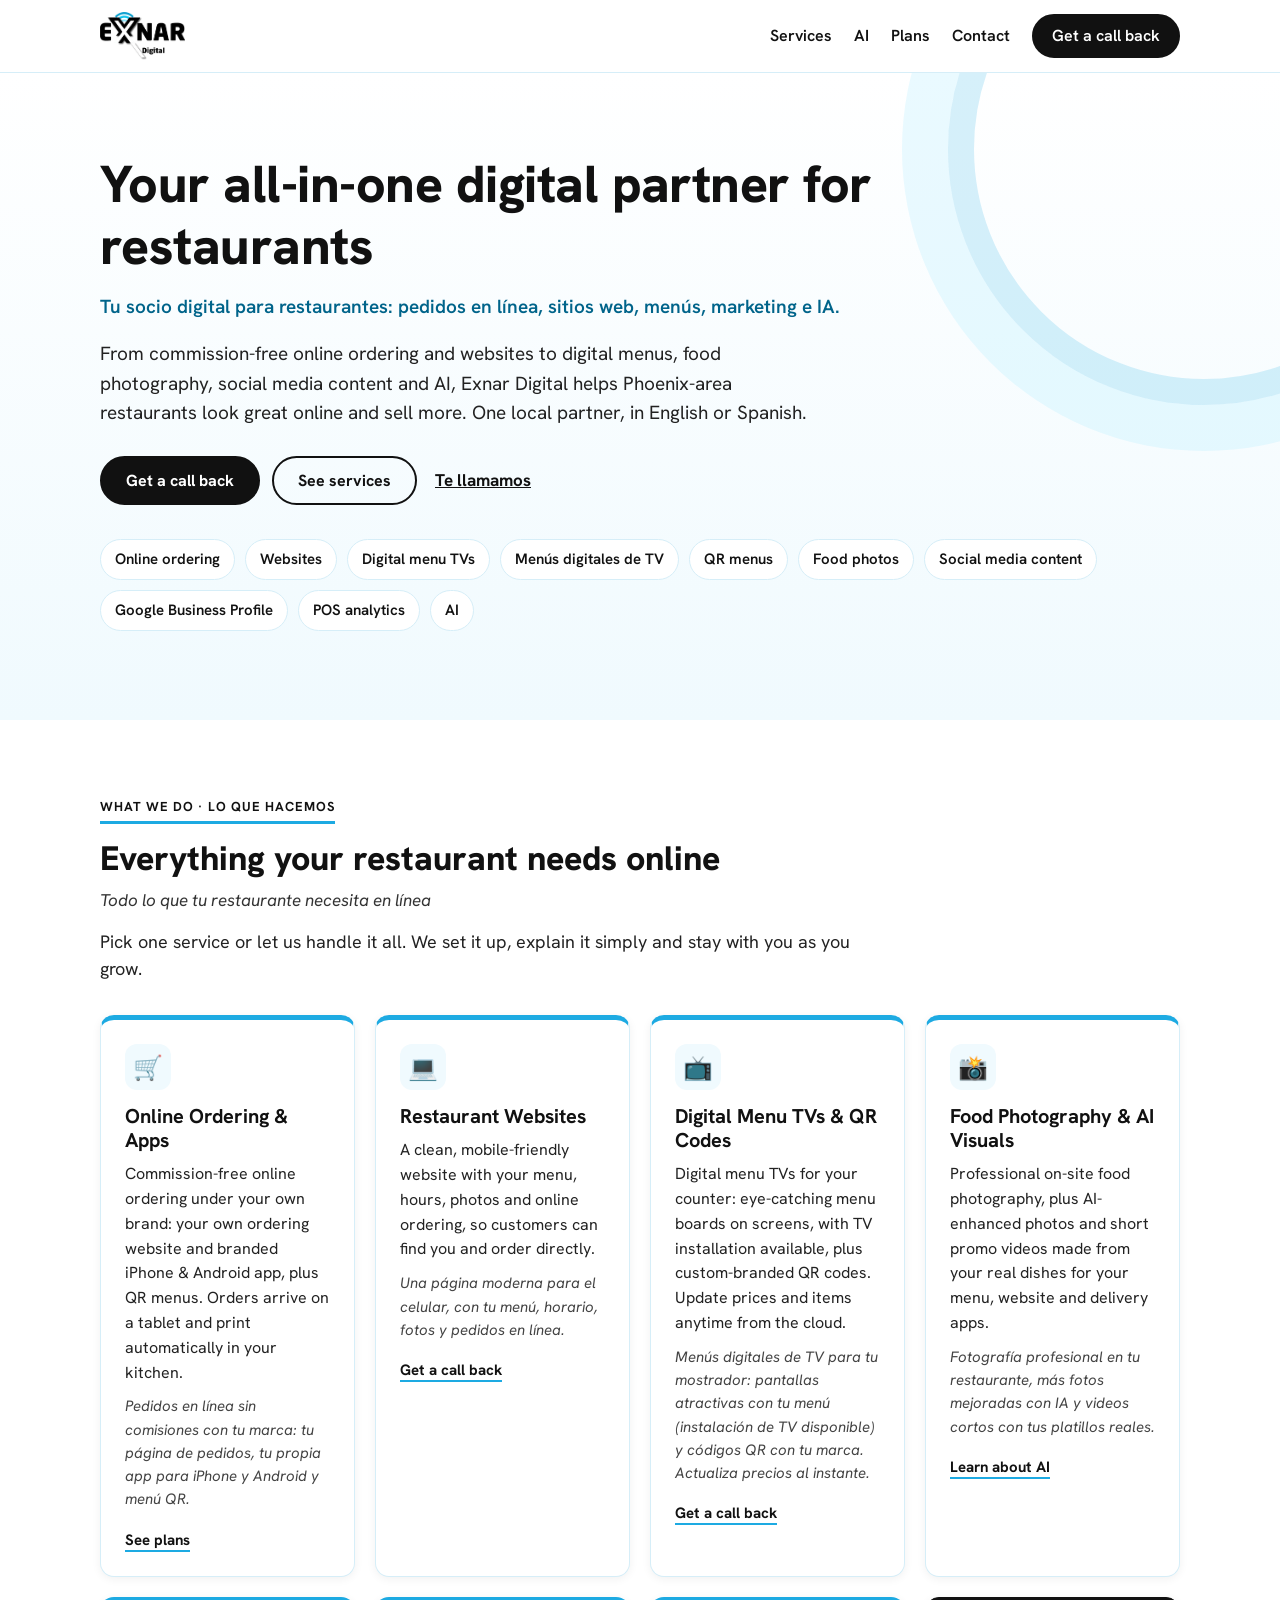
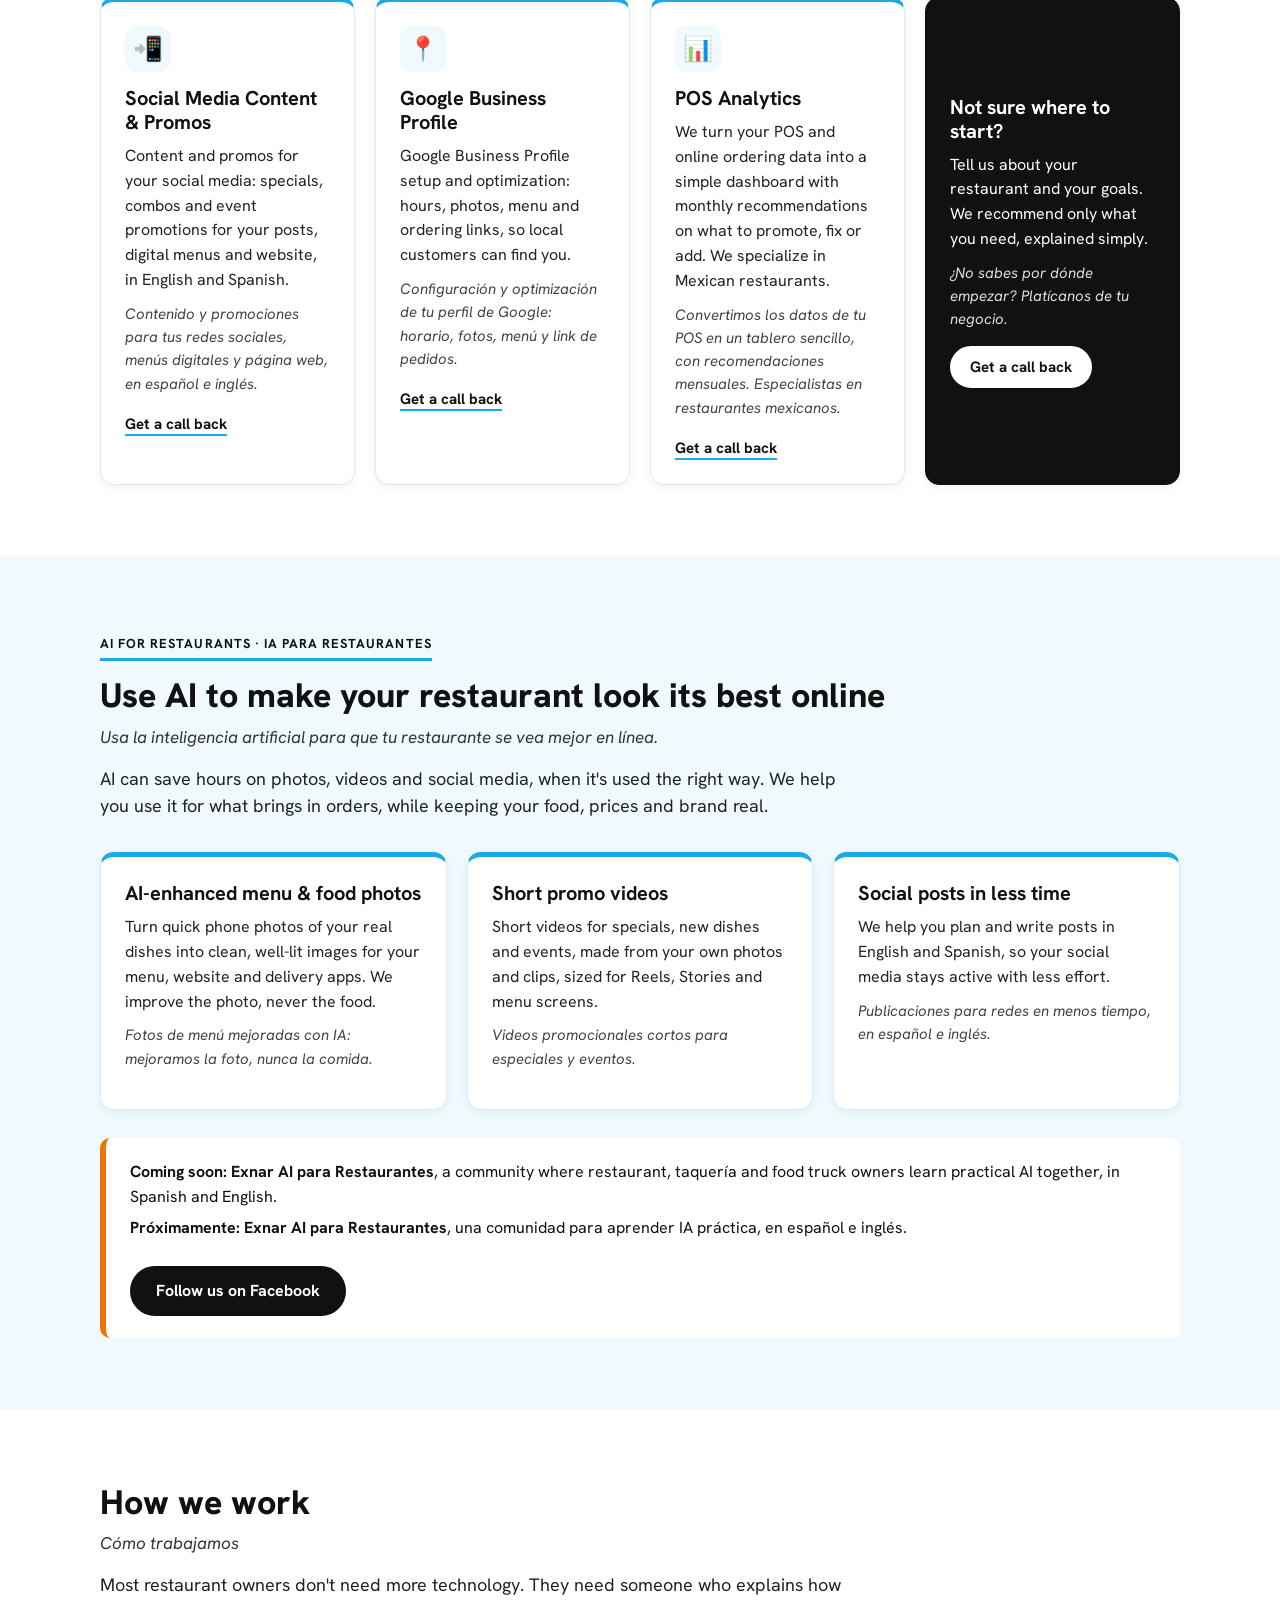
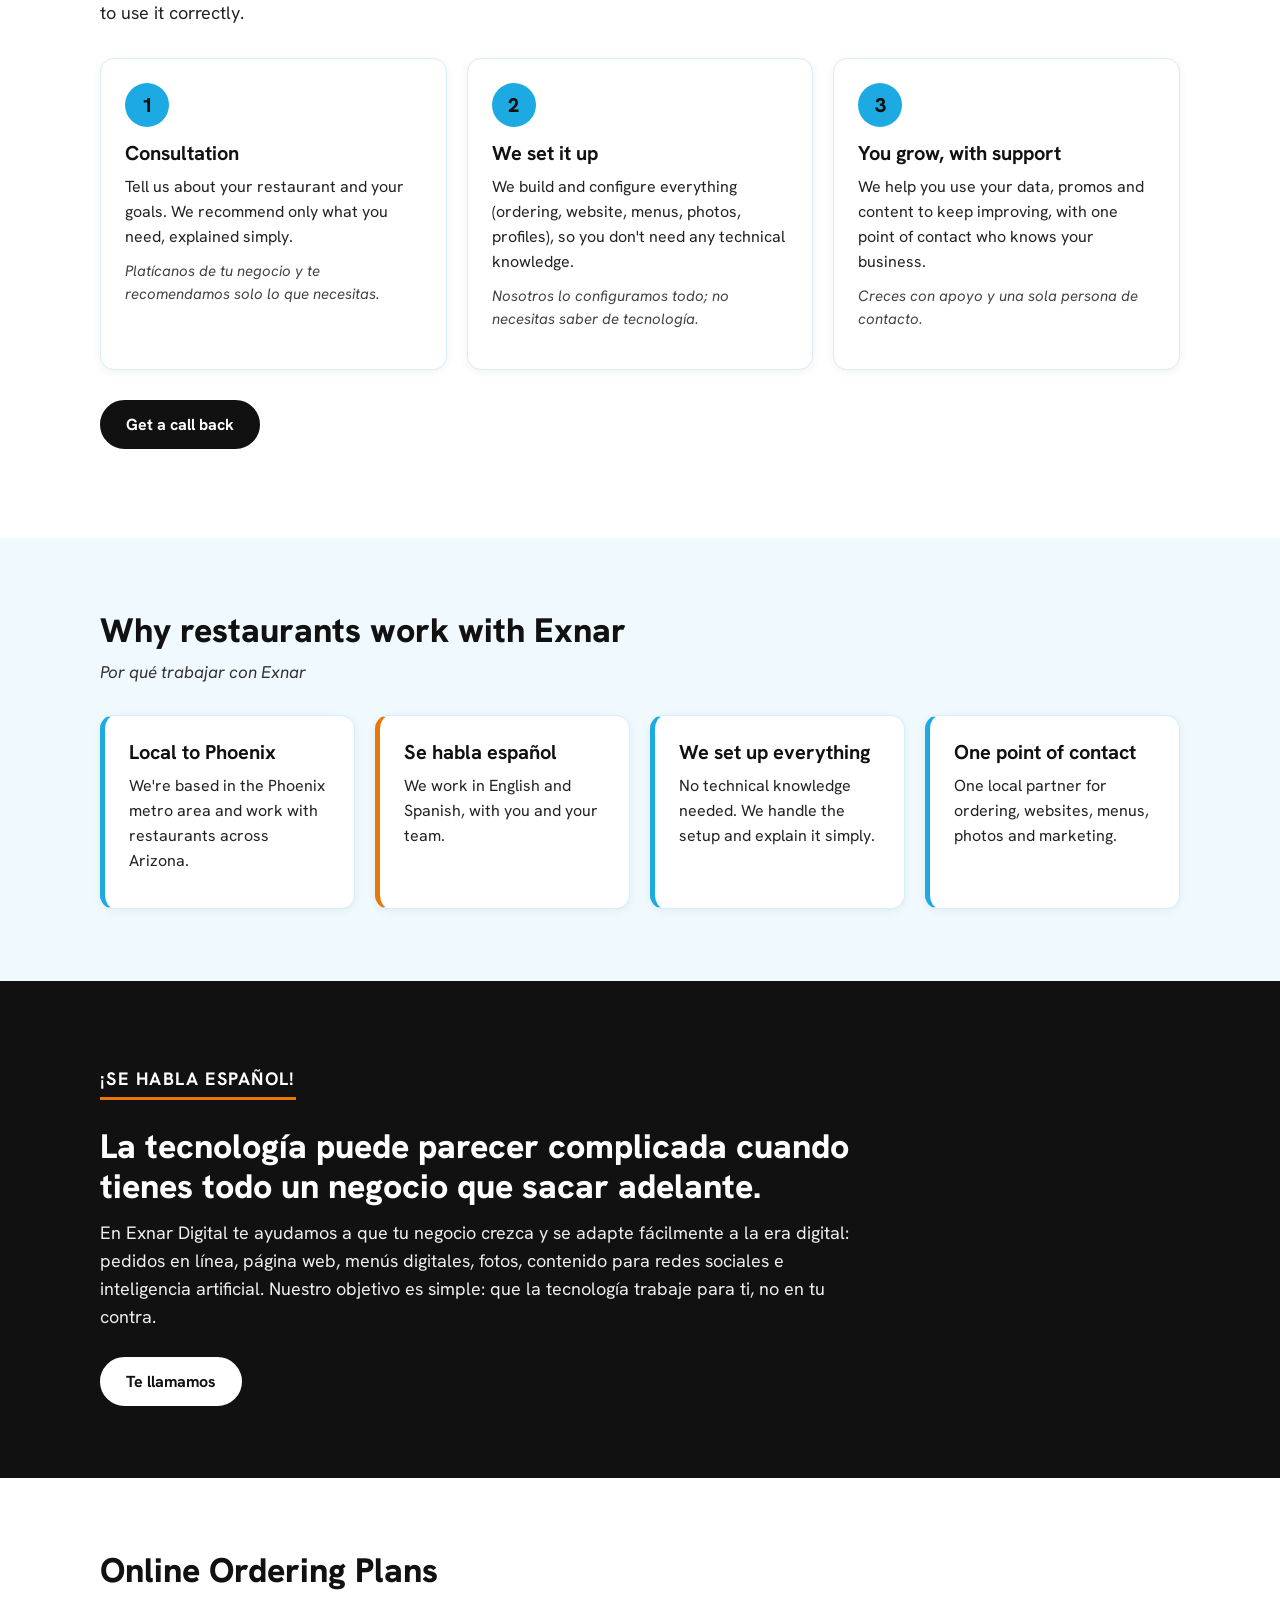
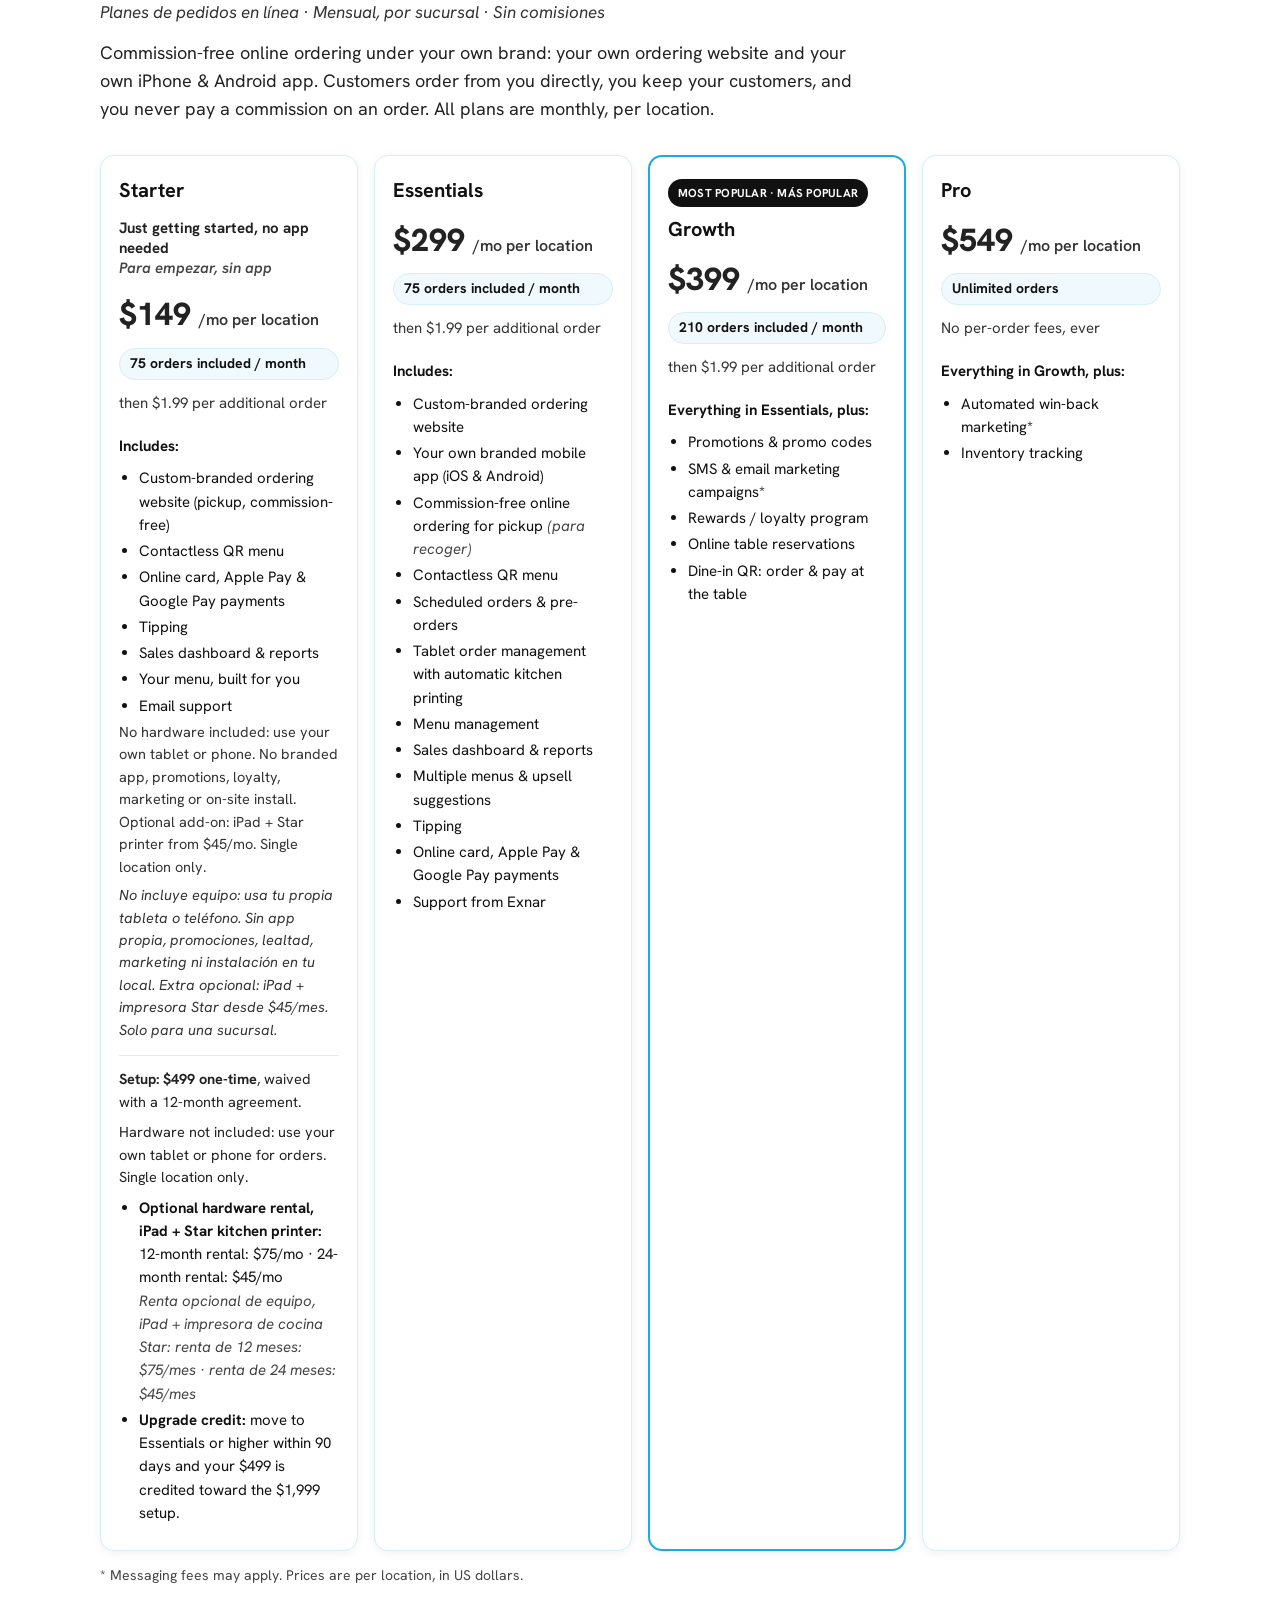
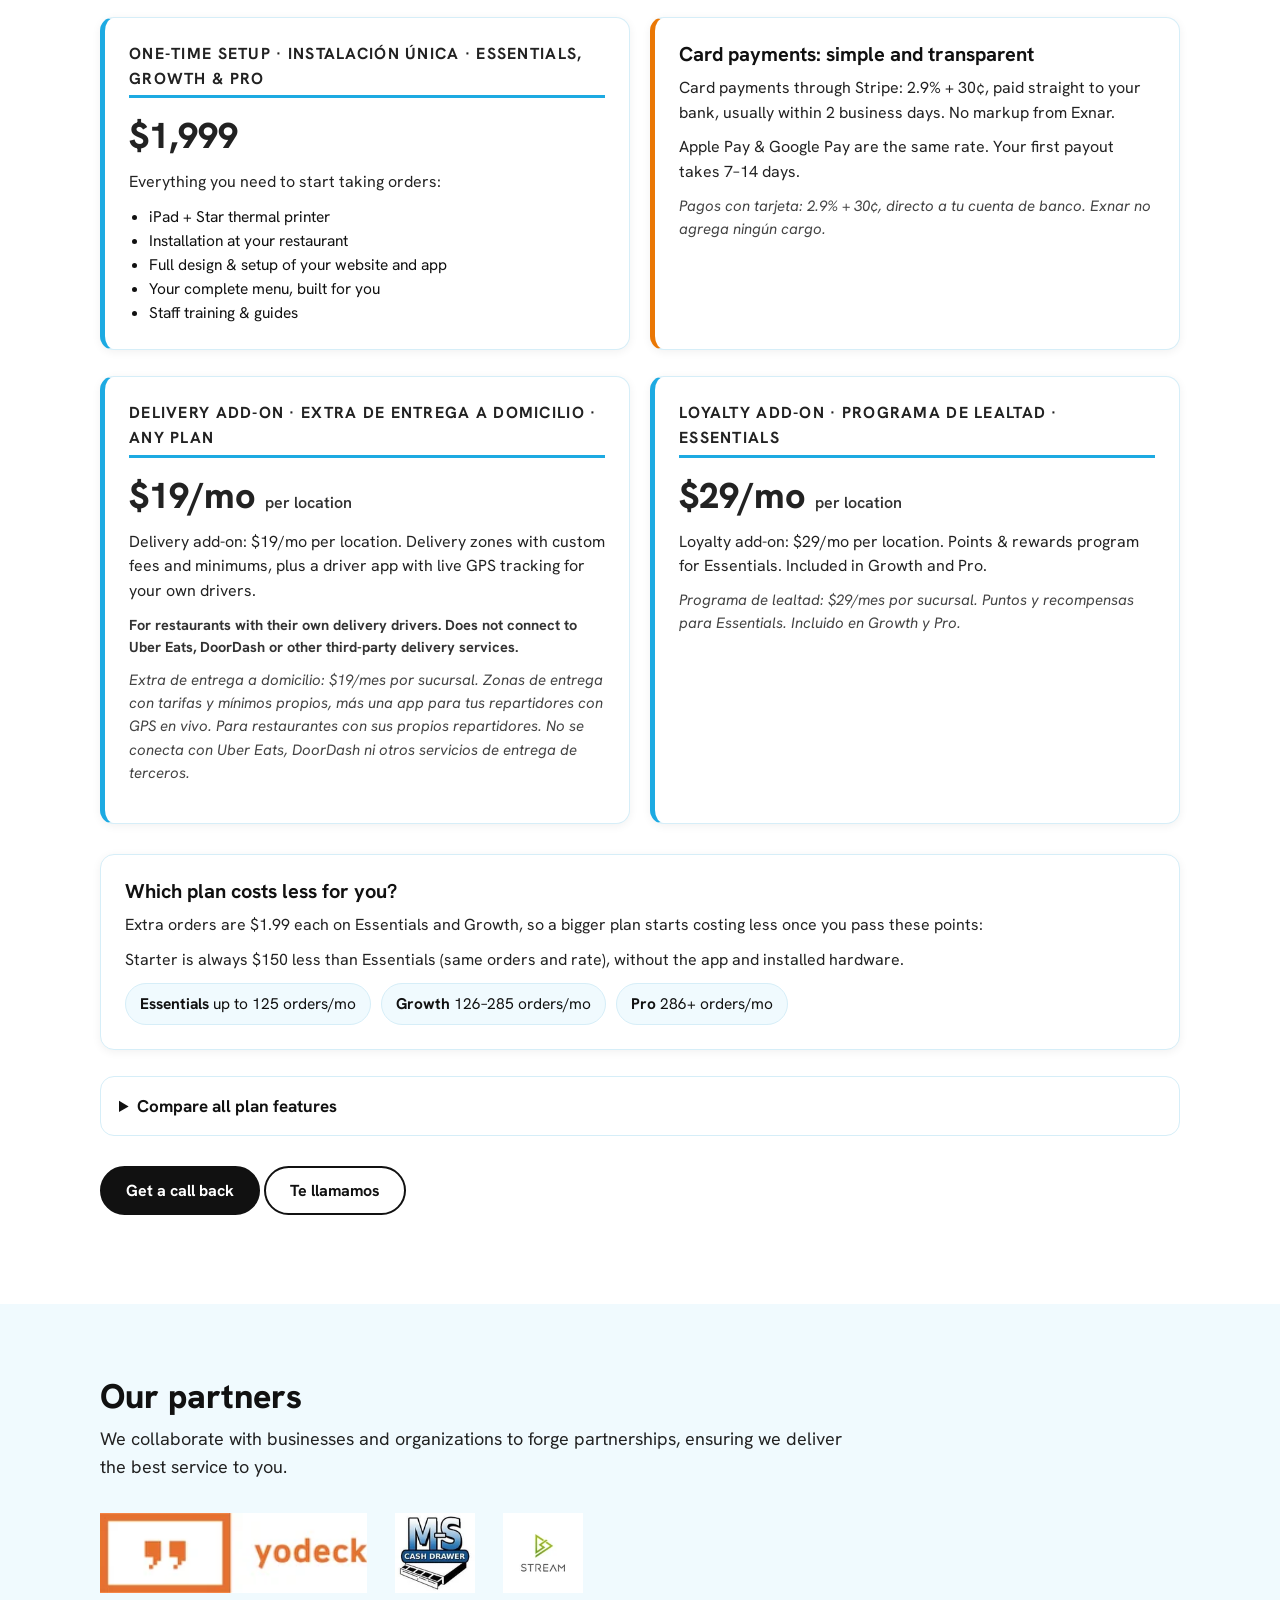
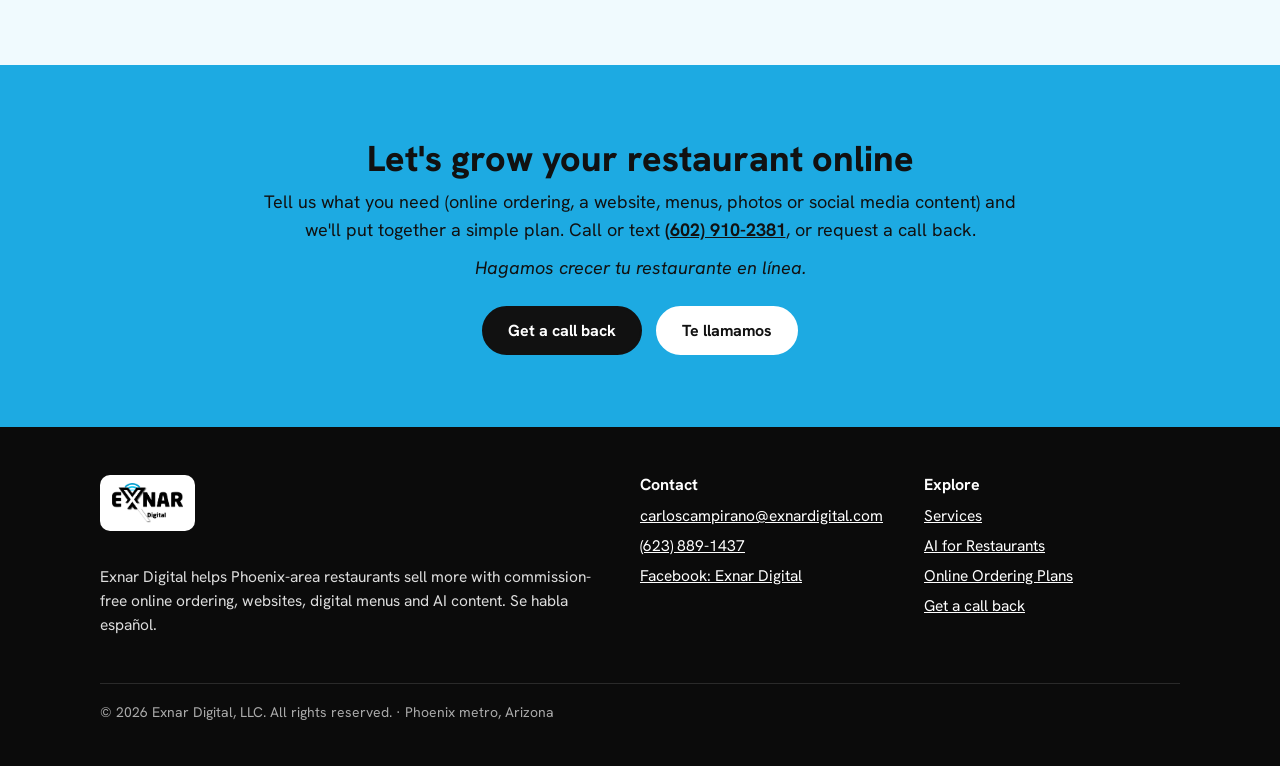
==== commit 41f21ad4: "Remove digital gift cards from Pro and compare table" ====
--- a/index.html
+++ b/index.html
@@ -162,7 +162,7 @@
     <p class="price">$549 <small>/mo per location</small></p>
     <span class="limit">Unlimited orders</span>
     <p class="extra">No per-order fees, ever</p>
-    <h4>Everything in Growth, plus:</h4><ul><li>Automated win-back marketing*</li><li>Digital gift cards</li><li>Inventory tracking</li></ul>
+    <h4>Everything in Growth, plus:</h4><ul><li>Automated win-back marketing*</li><li>Inventory tracking</li></ul>
    </article>
   </div>
   <p class="foot">* Messaging fees may apply. Prices are per location, in US dollars.</p>
@@ -205,7 +205,7 @@
    <summary>Compare all plan features</summary>
    <div class="table-wrap"><table>
     <thead><tr><th scope="col">Feature</th><th scope="col">Starter<br><small>$149/mo</small></th><th scope="col">Essentials<br><small>$299/mo</small></th><th scope="col">Growth<br><small>$399/mo</small></th><th scope="col">Pro<br><small>$549/mo</small></th></tr></thead>
-    <tbody><tr class="group"><th colspan="5" scope="colgroup">Orders</th></tr><tr><th scope="row">Orders included each month</th><td>75</td><td>75</td><td>210</td><td>Unlimited</td></tr><tr><th scope="row">Price per additional order</th><td>$1.99</td><td>$1.99</td><td>$1.99</td><td>None</td></tr><tr class="group"><th colspan="5" scope="colgroup">Ordering, menus &amp; payments</th></tr><tr><th scope="row">Custom-branded ordering website</th><td><span aria-hidden="true">✅</span><span class="sr">Included</span></td><td><span aria-hidden="true">✅</span><span class="sr">Included</span></td><td><span aria-hidden="true">✅</span><span class="sr">Included</span></td><td><span aria-hidden="true">✅</span><span class="sr">Included</span></td></tr><tr><th scope="row">Commission-free online ordering for pickup <span class="es" lang="es">(para recoger)</span></th><td><span aria-hidden="true">✅</span><span class="sr">Included</span></td><td><span aria-hidden="true">✅</span><span class="sr">Included</span></td><td><span aria-hidden="true">✅</span><span class="sr">Included</span></td><td><span aria-hidden="true">✅</span><span class="sr">Included</span></td></tr><tr><th scope="row">Contactless QR menu</th><td><span aria-hidden="true">✅</span><span class="sr">Included</span></td><td><span aria-hidden="true">✅</span><span class="sr">Included</span></td><td><span aria-hidden="true">✅</span><span class="sr">Included</span></td><td><span aria-hidden="true">✅</span><span class="sr">Included</span></td></tr><tr><th scope="row">Delivery add-on ($19/mo): delivery zones + driver app with live GPS<br><span class="es" lang="es">Extra de entrega ($19/mes): zonas de entrega + app de repartidores con GPS en vivo</span></th><td>Optional <span class="nw">add-on</span><br><span class="es" lang="es">Extra opcional</span></td><td>Optional <span class="nw">add-on</span><br><span class="es" lang="es">Extra opcional</span></td><td>Optional <span class="nw">add-on</span><br><span class="es" lang="es">Extra opcional</span></td><td>Optional <span class="nw">add-on</span><br><span class="es" lang="es">Extra opcional</span></td></tr><tr><th scope="row">Scheduled orders &amp; pre-orders</th><td><span aria-hidden="true">✅</span><span class="sr">Included</span></td><td><span aria-hidden="true">✅</span><span class="sr">Included</span></td><td><span aria-hidden="true">✅</span><span class="sr">Included</span></td><td><span aria-hidden="true">✅</span><span class="sr">Included</span></td></tr><tr><th scope="row">Tablet order management with automatic kitchen printing</th><td>Your device</td><td><span aria-hidden="true">✅</span><span class="sr">Included</span></td><td><span aria-hidden="true">✅</span><span class="sr">Included</span></td><td><span aria-hidden="true">✅</span><span class="sr">Included</span></td></tr><tr><th scope="row">iPad + Star kitchen printer, installed</th><td>Optional rental<br><span class="es" lang="es">Renta opcional</span></td><td><span aria-hidden="true">✅</span><span class="sr">Included</span></td><td><span aria-hidden="true">✅</span><span class="sr">Included</span></td><td><span aria-hidden="true">✅</span><span class="sr">Included</span></td></tr><tr><th scope="row">Your complete menu, built for you</th><td><span aria-hidden="true">✅</span><span class="sr">Included</span></td><td><span aria-hidden="true">✅</span><span class="sr">Included</span></td><td><span aria-hidden="true">✅</span><span class="sr">Included</span></td><td><span aria-hidden="true">✅</span><span class="sr">Included</span></td></tr><tr><th scope="row">Menu management</th><td><span aria-hidden="true">✅</span><span class="sr">Included</span></td><td><span aria-hidden="true">✅</span><span class="sr">Included</span></td><td><span aria-hidden="true">✅</span><span class="sr">Included</span></td><td><span aria-hidden="true">✅</span><span class="sr">Included</span></td></tr><tr><th scope="row">Multiple menus &amp; upsell suggestions</th><td><span aria-hidden="true">✅</span><span class="sr">Included</span></td><td><span aria-hidden="true">✅</span><span class="sr">Included</span></td><td><span aria-hidden="true">✅</span><span class="sr">Included</span></td><td><span aria-hidden="true">✅</span><span class="sr">Included</span></td></tr><tr><th scope="row">Sales dashboard &amp; reports</th><td><span aria-hidden="true">✅</span><span class="sr">Included</span></td><td><span aria-hidden="true">✅</span><span class="sr">Included</span></td><td><span aria-hidden="true">✅</span><span class="sr">Included</span></td><td><span aria-hidden="true">✅</span><span class="sr">Included</span></td></tr><tr><th scope="row">Tipping</th><td><span aria-hidden="true">✅</span><span class="sr">Included</span></td><td><span aria-hidden="true">✅</span><span class="sr">Included</span></td><td><span aria-hidden="true">✅</span><span class="sr">Included</span></td><td><span aria-hidden="true">✅</span><span class="sr">Included</span></td></tr><tr><th scope="row">Online card, Apple Pay &amp; Google Pay payments</th><td><span aria-hidden="true">✅</span><span class="sr">Included</span></td><td><span aria-hidden="true">✅</span><span class="sr">Included</span></td><td><span aria-hidden="true">✅</span><span class="sr">Included</span></td><td><span aria-hidden="true">✅</span><span class="sr">Included</span></td></tr><tr><th scope="row">Support from Exnar</th><td>Email</td><td><span aria-hidden="true">✅</span><span class="sr">Included</span></td><td><span aria-hidden="true">✅</span><span class="sr">Included</span></td><td><span aria-hidden="true">✅</span><span class="sr">Included</span></td></tr><tr class="group"><th colspan="5" scope="colgroup">Essentials, Growth and Pro</th></tr><tr><th scope="row">Your own branded mobile app (iOS &amp; Android)</th><td><span aria-hidden="true">–</span><span class="sr">Not included</span></td><td><span aria-hidden="true">✅</span><span class="sr">Included</span></td><td><span aria-hidden="true">✅</span><span class="sr">Included</span></td><td><span aria-hidden="true">✅</span><span class="sr">Included</span></td></tr><tr><th scope="row">Multiple locations</th><td><span aria-hidden="true">–</span><span class="sr">Not included</span></td><td><span aria-hidden="true">✅</span><span class="sr">Included</span></td><td><span aria-hidden="true">✅</span><span class="sr">Included</span></td><td><span aria-hidden="true">✅</span><span class="sr">Included</span></td></tr><tr class="group"><th colspan="5" scope="colgroup">Growth and Pro</th></tr><tr><th scope="row">Promotions &amp; promo codes</th><td><span aria-hidden="true">–</span><span class="sr">Not included</span></td><td><span aria-hidden="true">–</span><span class="sr">Not included</span></td><td><span aria-hidden="true">✅</span><span class="sr">Included</span></td><td><span aria-hidden="true">✅</span><span class="sr">Included</span></td></tr><tr><th scope="row">SMS &amp; email marketing campaigns*</th><td><span aria-hidden="true">–</span><span class="sr">Not included</span></td><td><span aria-hidden="true">–</span><span class="sr">Not included</span></td><td><span aria-hidden="true">✅</span><span class="sr">Included</span></td><td><span aria-hidden="true">✅</span><span class="sr">Included</span></td></tr><tr><th scope="row">Rewards / loyalty program</th><td><span aria-hidden="true">–</span><span class="sr">Not included</span></td><td>Add-on $29<br><span class="es" lang="es">Extra $29</span></td><td><span aria-hidden="true">✅</span><span class="sr">Included</span></td><td><span aria-hidden="true">✅</span><span class="sr">Included</span></td></tr><tr><th scope="row">Online table reservations</th><td><span aria-hidden="true">–</span><span class="sr">Not included</span></td><td><span aria-hidden="true">–</span><span class="sr">Not included</span></td><td><span aria-hidden="true">✅</span><span class="sr">Included</span></td><td><span aria-hidden="true">✅</span><span class="sr">Included</span></td></tr><tr><th scope="row">Dine-in QR: order &amp; pay at the table</th><td><span aria-hidden="true">–</span><span class="sr">Not included</span></td><td><span aria-hidden="true">–</span><span class="sr">Not included</span></td><td><span aria-hidden="true">✅</span><span class="sr">Included</span></td><td><span aria-hidden="true">✅</span><span class="sr">Included</span></td></tr><tr class="group"><th colspan="5" scope="colgroup">Pro</th></tr><tr><th scope="row">Automated win-back marketing*</th><td><span aria-hidden="true">–</span><span class="sr">Not included</span></td><td><span aria-hidden="true">–</span><span class="sr">Not included</span></td><td><span aria-hidden="true">–</span><span class="sr">Not included</span></td><td><span aria-hidden="true">✅</span><span class="sr">Included</span></td></tr><tr><th scope="row">Digital gift cards</th><td><span aria-hidden="true">–</span><span class="sr">Not included</span></td><td><span aria-hidden="true">–</span><span class="sr">Not included</span></td><td><span aria-hidden="true">–</span><span class="sr">Not included</span></td><td><span aria-hidden="true">✅</span><span class="sr">Included</span></td></tr><tr><th scope="row">Inventory tracking</th><td><span aria-hidden="true">–</span><span class="sr">Not included</span></td><td><span aria-hidden="true">–</span><span class="sr">Not included</span></td><td><span aria-hidden="true">–</span><span class="sr">Not included</span></td><td><span aria-hidden="true">✅</span><span class="sr">Included</span></td></tr></tbody>
+    <tbody><tr class="group"><th colspan="5" scope="colgroup">Orders</th></tr><tr><th scope="row">Orders included each month</th><td>75</td><td>75</td><td>210</td><td>Unlimited</td></tr><tr><th scope="row">Price per additional order</th><td>$1.99</td><td>$1.99</td><td>$1.99</td><td>None</td></tr><tr class="group"><th colspan="5" scope="colgroup">Ordering, menus &amp; payments</th></tr><tr><th scope="row">Custom-branded ordering website</th><td><span aria-hidden="true">✅</span><span class="sr">Included</span></td><td><span aria-hidden="true">✅</span><span class="sr">Included</span></td><td><span aria-hidden="true">✅</span><span class="sr">Included</span></td><td><span aria-hidden="true">✅</span><span class="sr">Included</span></td></tr><tr><th scope="row">Commission-free online ordering for pickup <span class="es" lang="es">(para recoger)</span></th><td><span aria-hidden="true">✅</span><span class="sr">Included</span></td><td><span aria-hidden="true">✅</span><span class="sr">Included</span></td><td><span aria-hidden="true">✅</span><span class="sr">Included</span></td><td><span aria-hidden="true">✅</span><span class="sr">Included</span></td></tr><tr><th scope="row">Contactless QR menu</th><td><span aria-hidden="true">✅</span><span class="sr">Included</span></td><td><span aria-hidden="true">✅</span><span class="sr">Included</span></td><td><span aria-hidden="true">✅</span><span class="sr">Included</span></td><td><span aria-hidden="true">✅</span><span class="sr">Included</span></td></tr><tr><th scope="row">Delivery add-on ($19/mo): delivery zones + driver app with live GPS<br><span class="es" lang="es">Extra de entrega ($19/mes): zonas de entrega + app de repartidores con GPS en vivo</span></th><td>Optional <span class="nw">add-on</span><br><span class="es" lang="es">Extra opcional</span></td><td>Optional <span class="nw">add-on</span><br><span class="es" lang="es">Extra opcional</span></td><td>Optional <span class="nw">add-on</span><br><span class="es" lang="es">Extra opcional</span></td><td>Optional <span class="nw">add-on</span><br><span class="es" lang="es">Extra opcional</span></td></tr><tr><th scope="row">Scheduled orders &amp; pre-orders</th><td><span aria-hidden="true">✅</span><span class="sr">Included</span></td><td><span aria-hidden="true">✅</span><span class="sr">Included</span></td><td><span aria-hidden="true">✅</span><span class="sr">Included</span></td><td><span aria-hidden="true">✅</span><span class="sr">Included</span></td></tr><tr><th scope="row">Tablet order management with automatic kitchen printing</th><td>Your device</td><td><span aria-hidden="true">✅</span><span class="sr">Included</span></td><td><span aria-hidden="true">✅</span><span class="sr">Included</span></td><td><span aria-hidden="true">✅</span><span class="sr">Included</span></td></tr><tr><th scope="row">iPad + Star kitchen printer, installed</th><td>Optional rental<br><span class="es" lang="es">Renta opcional</span></td><td><span aria-hidden="true">✅</span><span class="sr">Included</span></td><td><span aria-hidden="true">✅</span><span class="sr">Included</span></td><td><span aria-hidden="true">✅</span><span class="sr">Included</span></td></tr><tr><th scope="row">Your complete menu, built for you</th><td><span aria-hidden="true">✅</span><span class="sr">Included</span></td><td><span aria-hidden="true">✅</span><span class="sr">Included</span></td><td><span aria-hidden="true">✅</span><span class="sr">Included</span></td><td><span aria-hidden="true">✅</span><span class="sr">Included</span></td></tr><tr><th scope="row">Menu management</th><td><span aria-hidden="true">✅</span><span class="sr">Included</span></td><td><span aria-hidden="true">✅</span><span class="sr">Included</span></td><td><span aria-hidden="true">✅</span><span class="sr">Included</span></td><td><span aria-hidden="true">✅</span><span class="sr">Included</span></td></tr><tr><th scope="row">Multiple menus &amp; upsell suggestions</th><td><span aria-hidden="true">✅</span><span class="sr">Included</span></td><td><span aria-hidden="true">✅</span><span class="sr">Included</span></td><td><span aria-hidden="true">✅</span><span class="sr">Included</span></td><td><span aria-hidden="true">✅</span><span class="sr">Included</span></td></tr><tr><th scope="row">Sales dashboard &amp; reports</th><td><span aria-hidden="true">✅</span><span class="sr">Included</span></td><td><span aria-hidden="true">✅</span><span class="sr">Included</span></td><td><span aria-hidden="true">✅</span><span class="sr">Included</span></td><td><span aria-hidden="true">✅</span><span class="sr">Included</span></td></tr><tr><th scope="row">Tipping</th><td><span aria-hidden="true">✅</span><span class="sr">Included</span></td><td><span aria-hidden="true">✅</span><span class="sr">Included</span></td><td><span aria-hidden="true">✅</span><span class="sr">Included</span></td><td><span aria-hidden="true">✅</span><span class="sr">Included</span></td></tr><tr><th scope="row">Online card, Apple Pay &amp; Google Pay payments</th><td><span aria-hidden="true">✅</span><span class="sr">Included</span></td><td><span aria-hidden="true">✅</span><span class="sr">Included</span></td><td><span aria-hidden="true">✅</span><span class="sr">Included</span></td><td><span aria-hidden="true">✅</span><span class="sr">Included</span></td></tr><tr><th scope="row">Support from Exnar</th><td>Email</td><td><span aria-hidden="true">✅</span><span class="sr">Included</span></td><td><span aria-hidden="true">✅</span><span class="sr">Included</span></td><td><span aria-hidden="true">✅</span><span class="sr">Included</span></td></tr><tr class="group"><th colspan="5" scope="colgroup">Essentials, Growth and Pro</th></tr><tr><th scope="row">Your own branded mobile app (iOS &amp; Android)</th><td><span aria-hidden="true">–</span><span class="sr">Not included</span></td><td><span aria-hidden="true">✅</span><span class="sr">Included</span></td><td><span aria-hidden="true">✅</span><span class="sr">Included</span></td><td><span aria-hidden="true">✅</span><span class="sr">Included</span></td></tr><tr><th scope="row">Multiple locations</th><td><span aria-hidden="true">–</span><span class="sr">Not included</span></td><td><span aria-hidden="true">✅</span><span class="sr">Included</span></td><td><span aria-hidden="true">✅</span><span class="sr">Included</span></td><td><span aria-hidden="true">✅</span><span class="sr">Included</span></td></tr><tr class="group"><th colspan="5" scope="colgroup">Growth and Pro</th></tr><tr><th scope="row">Promotions &amp; promo codes</th><td><span aria-hidden="true">–</span><span class="sr">Not included</span></td><td><span aria-hidden="true">–</span><span class="sr">Not included</span></td><td><span aria-hidden="true">✅</span><span class="sr">Included</span></td><td><span aria-hidden="true">✅</span><span class="sr">Included</span></td></tr><tr><th scope="row">SMS &amp; email marketing campaigns*</th><td><span aria-hidden="true">–</span><span class="sr">Not included</span></td><td><span aria-hidden="true">–</span><span class="sr">Not included</span></td><td><span aria-hidden="true">✅</span><span class="sr">Included</span></td><td><span aria-hidden="true">✅</span><span class="sr">Included</span></td></tr><tr><th scope="row">Rewards / loyalty program</th><td><span aria-hidden="true">–</span><span class="sr">Not included</span></td><td>Add-on $29<br><span class="es" lang="es">Extra $29</span></td><td><span aria-hidden="true">✅</span><span class="sr">Included</span></td><td><span aria-hidden="true">✅</span><span class="sr">Included</span></td></tr><tr><th scope="row">Online table reservations</th><td><span aria-hidden="true">–</span><span class="sr">Not included</span></td><td><span aria-hidden="true">–</span><span class="sr">Not included</span></td><td><span aria-hidden="true">✅</span><span class="sr">Included</span></td><td><span aria-hidden="true">✅</span><span class="sr">Included</span></td></tr><tr><th scope="row">Dine-in QR: order &amp; pay at the table</th><td><span aria-hidden="true">–</span><span class="sr">Not included</span></td><td><span aria-hidden="true">–</span><span class="sr">Not included</span></td><td><span aria-hidden="true">✅</span><span class="sr">Included</span></td><td><span aria-hidden="true">✅</span><span class="sr">Included</span></td></tr><tr class="group"><th colspan="5" scope="colgroup">Pro</th></tr><tr><th scope="row">Automated win-back marketing*</th><td><span aria-hidden="true">–</span><span class="sr">Not included</span></td><td><span aria-hidden="true">–</span><span class="sr">Not included</span></td><td><span aria-hidden="true">–</span><span class="sr">Not included</span></td><td><span aria-hidden="true">✅</span><span class="sr">Included</span></td></tr><tr><th scope="row">Inventory tracking</th><td><span aria-hidden="true">–</span><span class="sr">Not included</span></td><td><span aria-hidden="true">–</span><span class="sr">Not included</span></td><td><span aria-hidden="true">–</span><span class="sr">Not included</span></td><td><span aria-hidden="true">✅</span><span class="sr">Included</span></td></tr></tbody>
    </table></div>
    <p class="foot">* Messaging fees may apply.</p>
   </details>
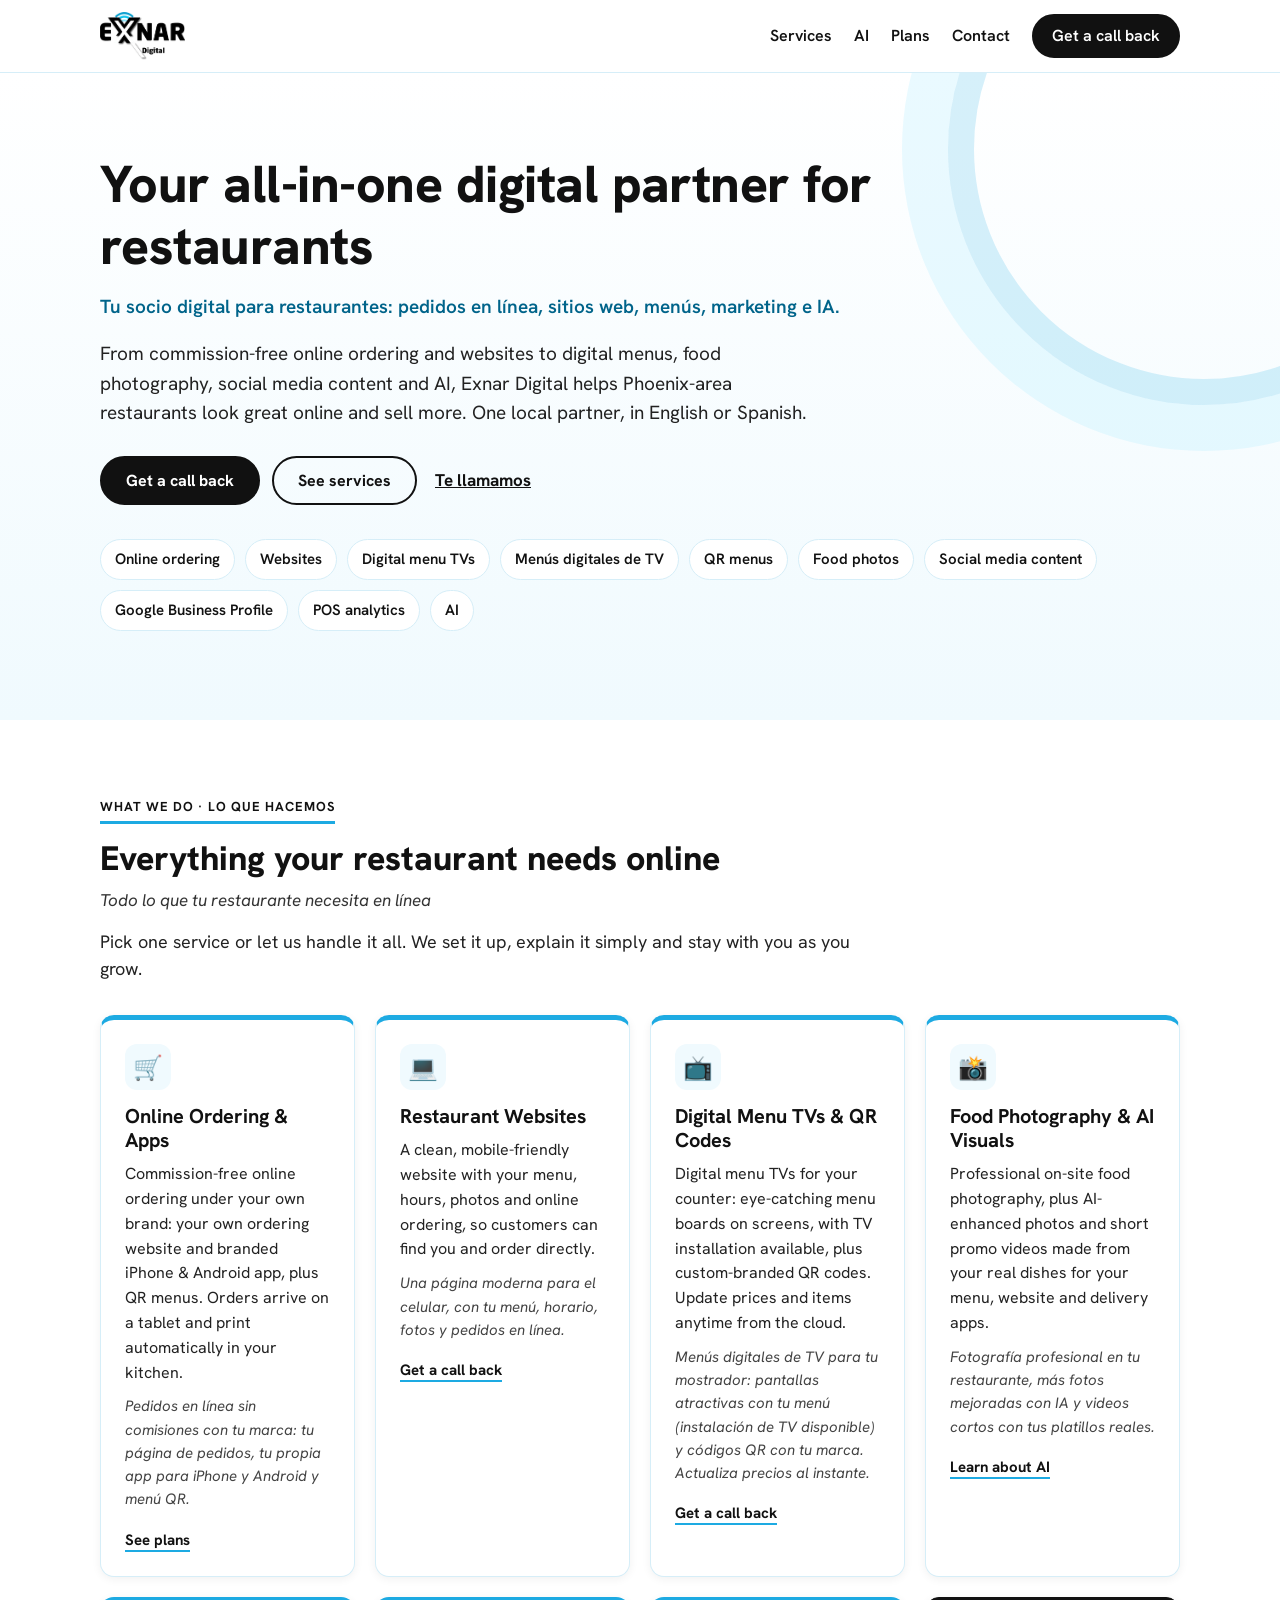
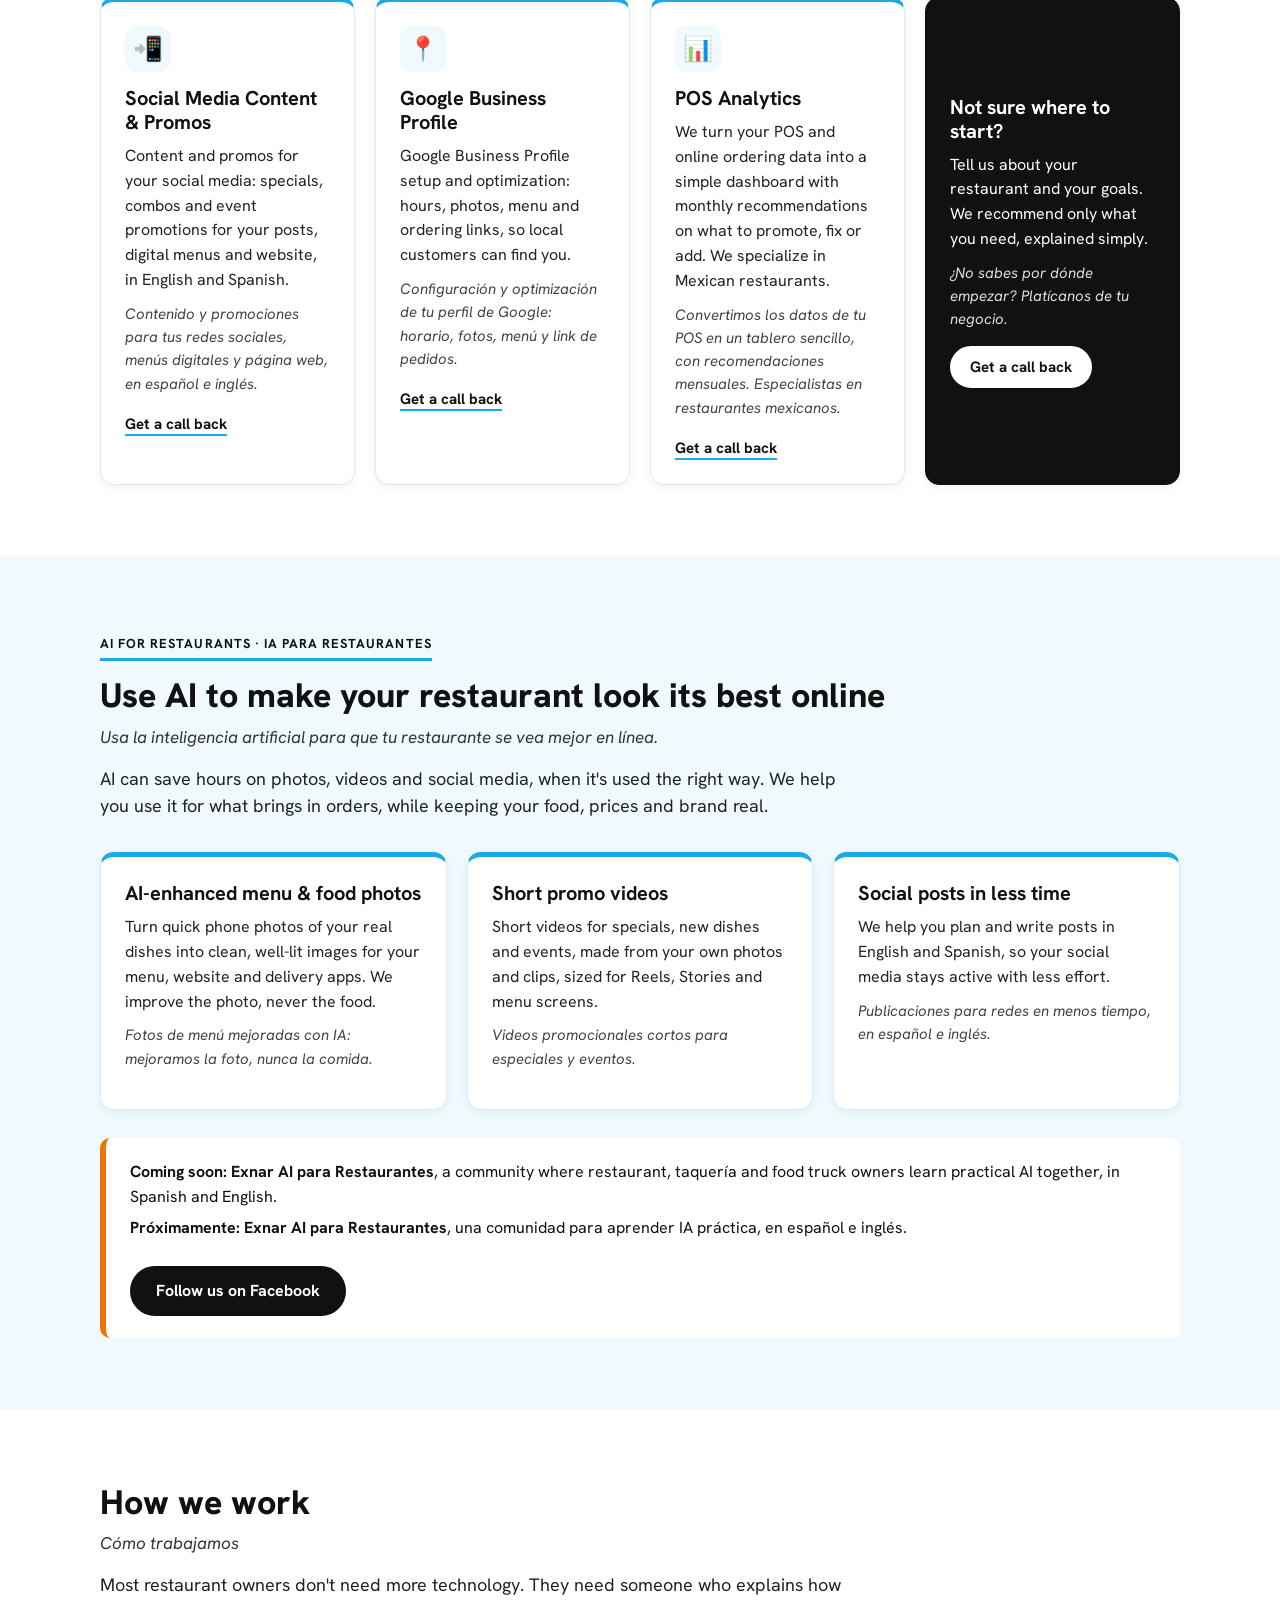
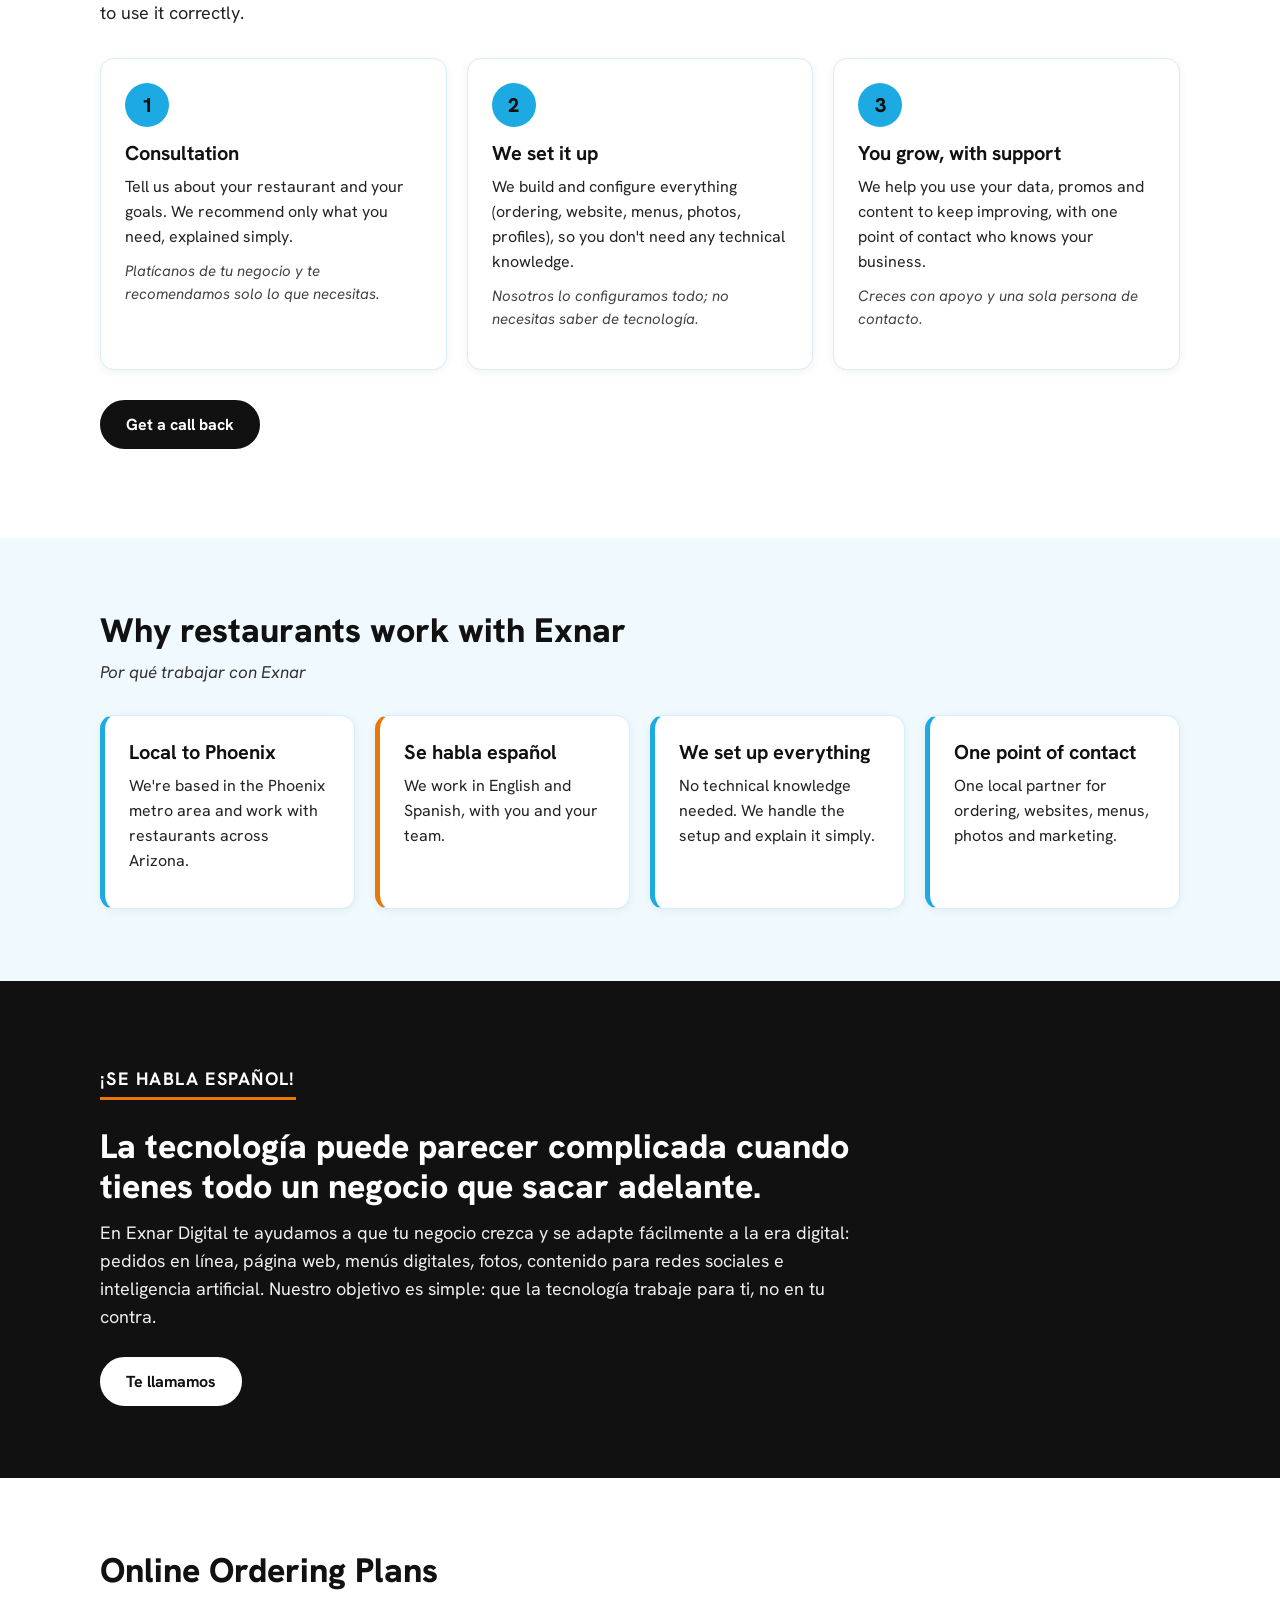
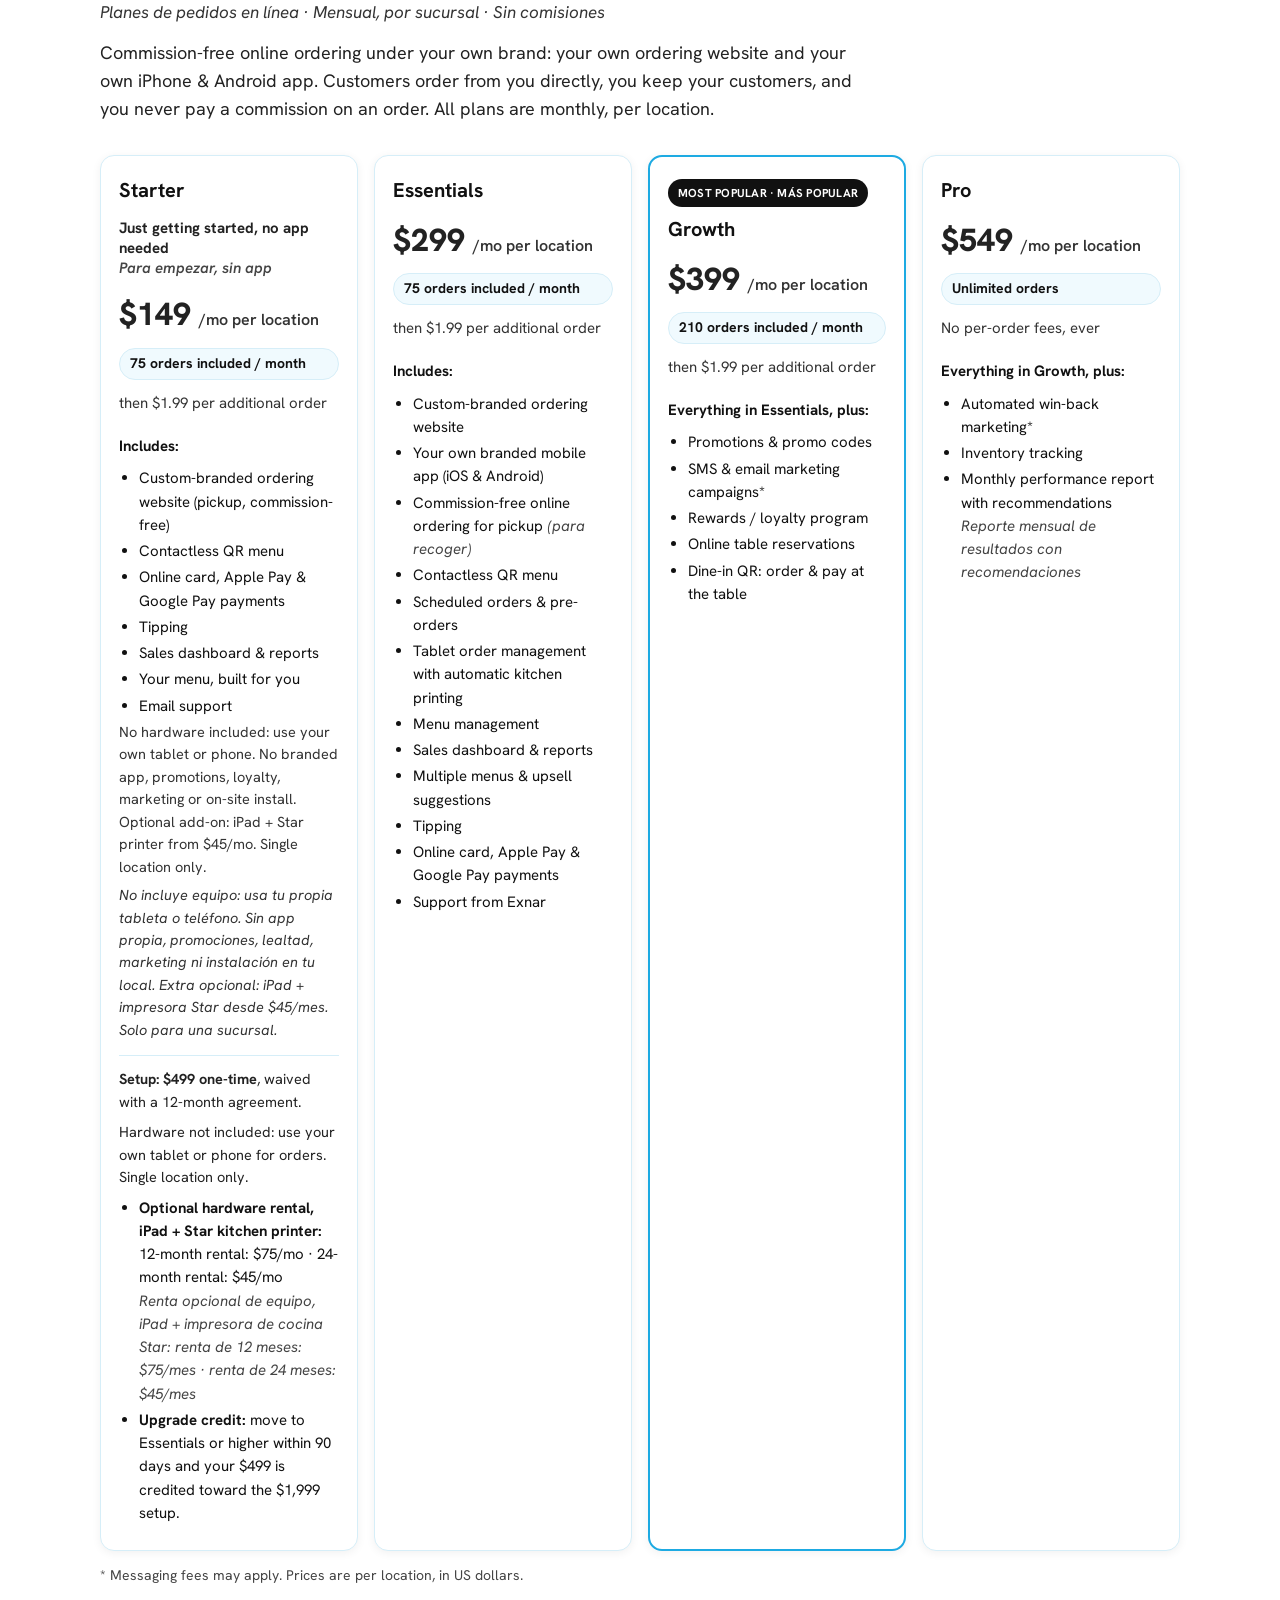
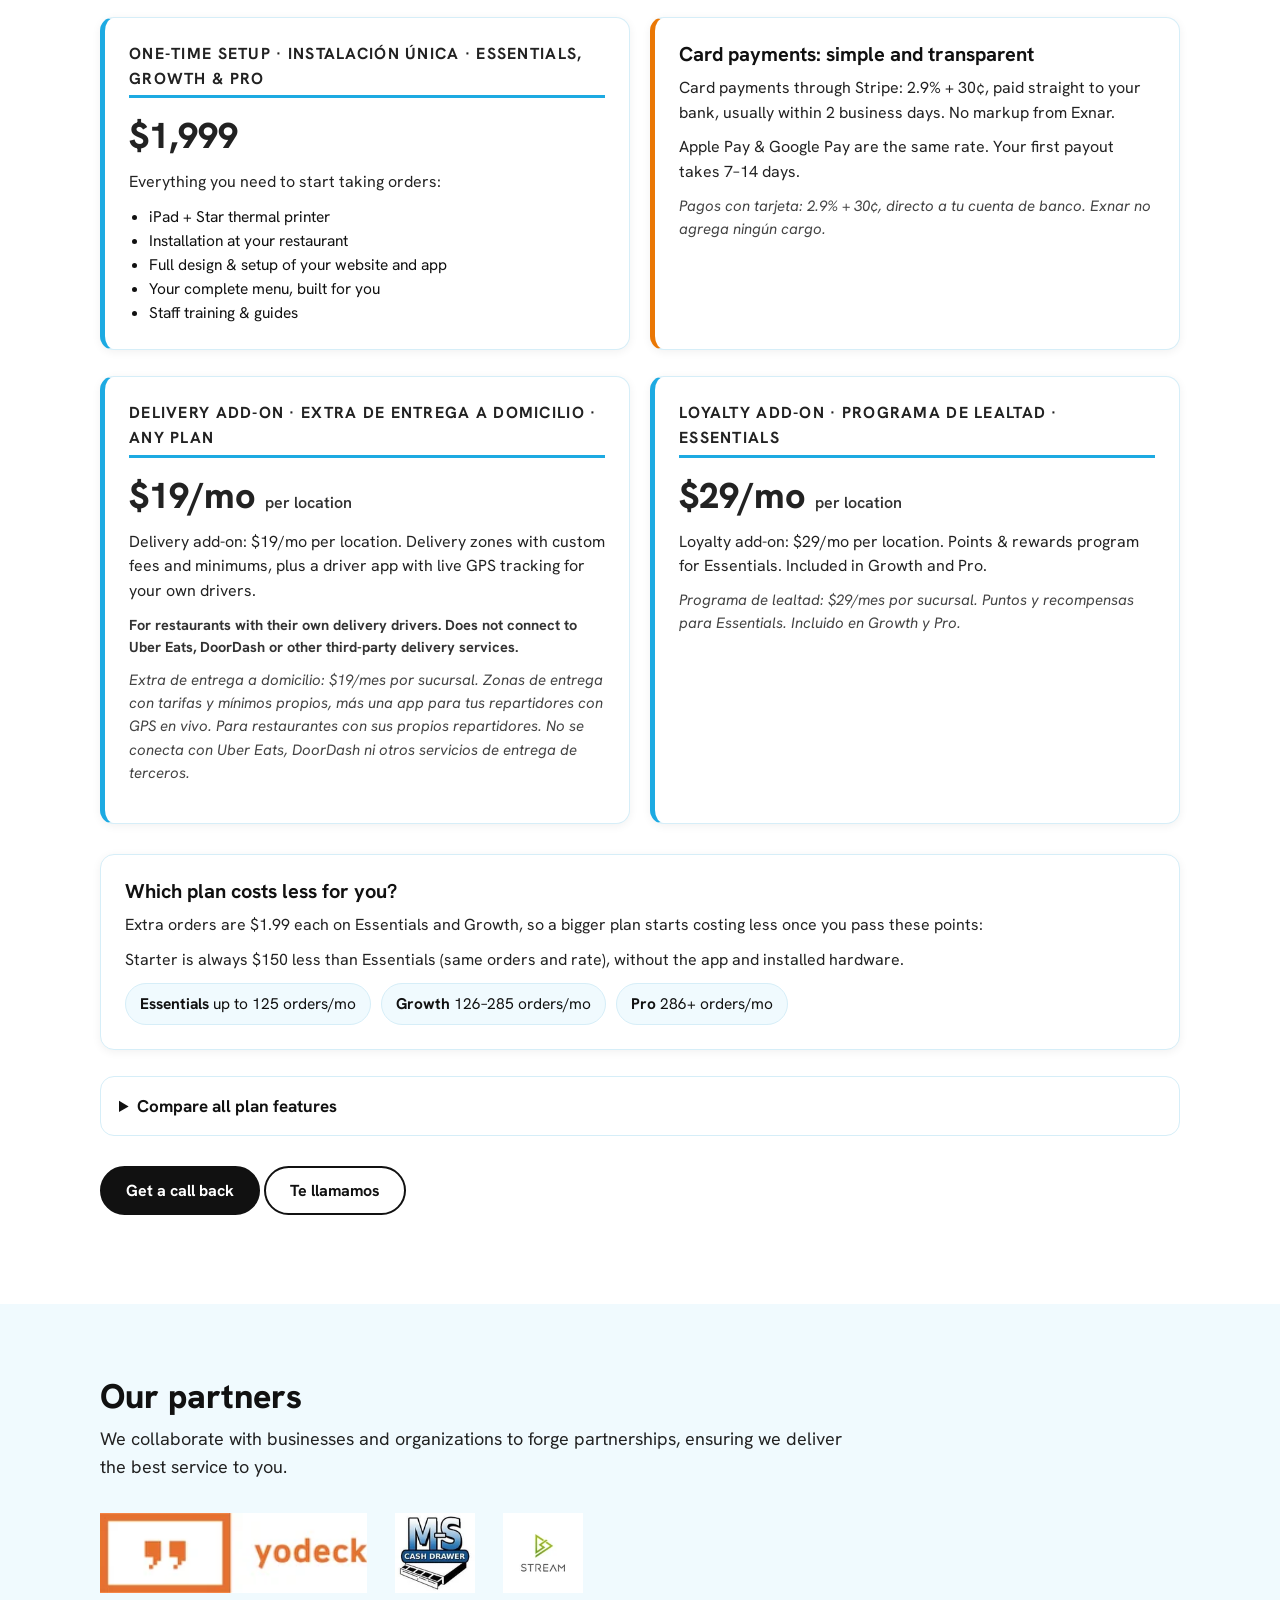
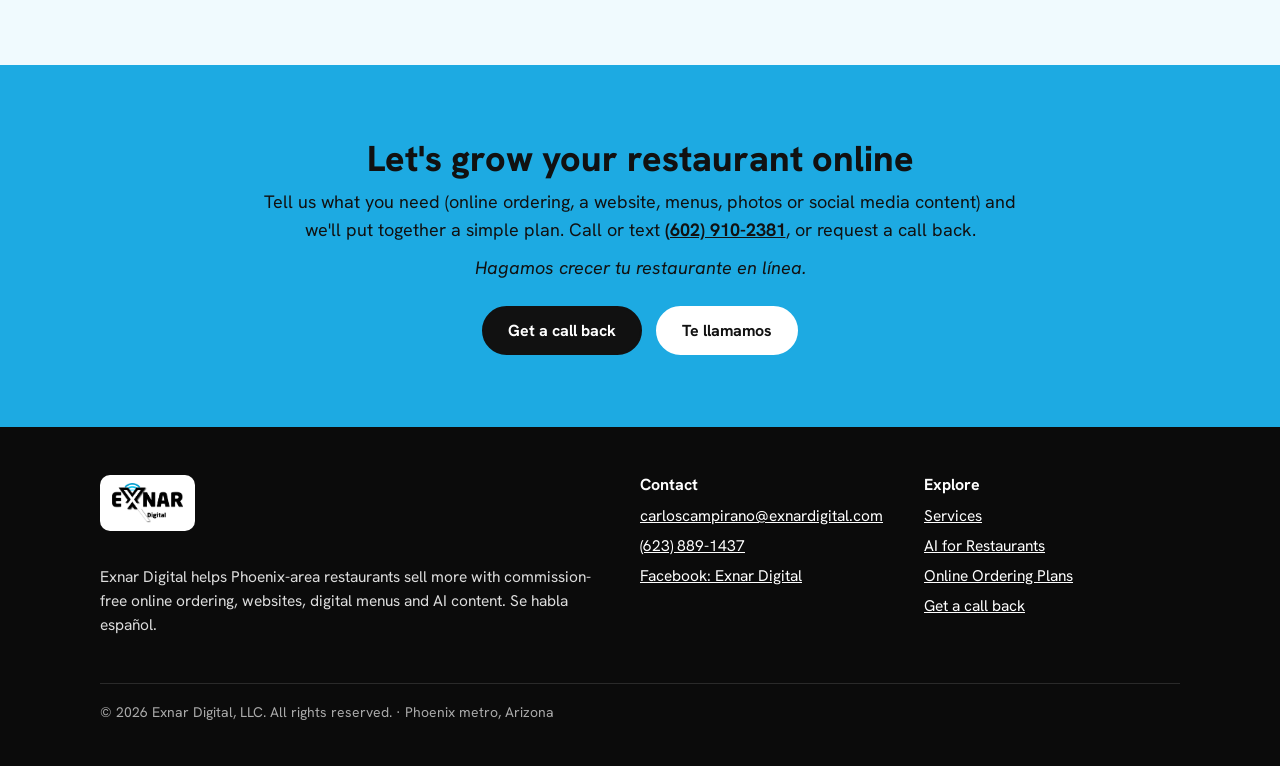
==== commit 8801266e: "Pro: add monthly performance report (EN/ES)" ====
--- a/index.html
+++ b/index.html
@@ -162,7 +162,7 @@
     <p class="price">$549 <small>/mo per location</small></p>
     <span class="limit">Unlimited orders</span>
     <p class="extra">No per-order fees, ever</p>
-    <h4>Everything in Growth, plus:</h4><ul><li>Automated win-back marketing*</li><li>Inventory tracking</li></ul>
+    <h4>Everything in Growth, plus:</h4><ul><li>Automated win-back marketing*</li><li>Inventory tracking</li><li>Monthly performance report with recommendations<br><span class="es" lang="es">Reporte mensual de resultados con recomendaciones</span></li></ul>
    </article>
   </div>
   <p class="foot">* Messaging fees may apply. Prices are per location, in US dollars.</p>
@@ -205,7 +205,7 @@
    <summary>Compare all plan features</summary>
    <div class="table-wrap"><table>
     <thead><tr><th scope="col">Feature</th><th scope="col">Starter<br><small>$149/mo</small></th><th scope="col">Essentials<br><small>$299/mo</small></th><th scope="col">Growth<br><small>$399/mo</small></th><th scope="col">Pro<br><small>$549/mo</small></th></tr></thead>
-    <tbody><tr class="group"><th colspan="5" scope="colgroup">Orders</th></tr><tr><th scope="row">Orders included each month</th><td>75</td><td>75</td><td>210</td><td>Unlimited</td></tr><tr><th scope="row">Price per additional order</th><td>$1.99</td><td>$1.99</td><td>$1.99</td><td>None</td></tr><tr class="group"><th colspan="5" scope="colgroup">Ordering, menus &amp; payments</th></tr><tr><th scope="row">Custom-branded ordering website</th><td><span aria-hidden="true">✅</span><span class="sr">Included</span></td><td><span aria-hidden="true">✅</span><span class="sr">Included</span></td><td><span aria-hidden="true">✅</span><span class="sr">Included</span></td><td><span aria-hidden="true">✅</span><span class="sr">Included</span></td></tr><tr><th scope="row">Commission-free online ordering for pickup <span class="es" lang="es">(para recoger)</span></th><td><span aria-hidden="true">✅</span><span class="sr">Included</span></td><td><span aria-hidden="true">✅</span><span class="sr">Included</span></td><td><span aria-hidden="true">✅</span><span class="sr">Included</span></td><td><span aria-hidden="true">✅</span><span class="sr">Included</span></td></tr><tr><th scope="row">Contactless QR menu</th><td><span aria-hidden="true">✅</span><span class="sr">Included</span></td><td><span aria-hidden="true">✅</span><span class="sr">Included</span></td><td><span aria-hidden="true">✅</span><span class="sr">Included</span></td><td><span aria-hidden="true">✅</span><span class="sr">Included</span></td></tr><tr><th scope="row">Delivery add-on ($19/mo): delivery zones + driver app with live GPS<br><span class="es" lang="es">Extra de entrega ($19/mes): zonas de entrega + app de repartidores con GPS en vivo</span></th><td>Optional <span class="nw">add-on</span><br><span class="es" lang="es">Extra opcional</span></td><td>Optional <span class="nw">add-on</span><br><span class="es" lang="es">Extra opcional</span></td><td>Optional <span class="nw">add-on</span><br><span class="es" lang="es">Extra opcional</span></td><td>Optional <span class="nw">add-on</span><br><span class="es" lang="es">Extra opcional</span></td></tr><tr><th scope="row">Scheduled orders &amp; pre-orders</th><td><span aria-hidden="true">✅</span><span class="sr">Included</span></td><td><span aria-hidden="true">✅</span><span class="sr">Included</span></td><td><span aria-hidden="true">✅</span><span class="sr">Included</span></td><td><span aria-hidden="true">✅</span><span class="sr">Included</span></td></tr><tr><th scope="row">Tablet order management with automatic kitchen printing</th><td>Your device</td><td><span aria-hidden="true">✅</span><span class="sr">Included</span></td><td><span aria-hidden="true">✅</span><span class="sr">Included</span></td><td><span aria-hidden="true">✅</span><span class="sr">Included</span></td></tr><tr><th scope="row">iPad + Star kitchen printer, installed</th><td>Optional rental<br><span class="es" lang="es">Renta opcional</span></td><td><span aria-hidden="true">✅</span><span class="sr">Included</span></td><td><span aria-hidden="true">✅</span><span class="sr">Included</span></td><td><span aria-hidden="true">✅</span><span class="sr">Included</span></td></tr><tr><th scope="row">Your complete menu, built for you</th><td><span aria-hidden="true">✅</span><span class="sr">Included</span></td><td><span aria-hidden="true">✅</span><span class="sr">Included</span></td><td><span aria-hidden="true">✅</span><span class="sr">Included</span></td><td><span aria-hidden="true">✅</span><span class="sr">Included</span></td></tr><tr><th scope="row">Menu management</th><td><span aria-hidden="true">✅</span><span class="sr">Included</span></td><td><span aria-hidden="true">✅</span><span class="sr">Included</span></td><td><span aria-hidden="true">✅</span><span class="sr">Included</span></td><td><span aria-hidden="true">✅</span><span class="sr">Included</span></td></tr><tr><th scope="row">Multiple menus &amp; upsell suggestions</th><td><span aria-hidden="true">✅</span><span class="sr">Included</span></td><td><span aria-hidden="true">✅</span><span class="sr">Included</span></td><td><span aria-hidden="true">✅</span><span class="sr">Included</span></td><td><span aria-hidden="true">✅</span><span class="sr">Included</span></td></tr><tr><th scope="row">Sales dashboard &amp; reports</th><td><span aria-hidden="true">✅</span><span class="sr">Included</span></td><td><span aria-hidden="true">✅</span><span class="sr">Included</span></td><td><span aria-hidden="true">✅</span><span class="sr">Included</span></td><td><span aria-hidden="true">✅</span><span class="sr">Included</span></td></tr><tr><th scope="row">Tipping</th><td><span aria-hidden="true">✅</span><span class="sr">Included</span></td><td><span aria-hidden="true">✅</span><span class="sr">Included</span></td><td><span aria-hidden="true">✅</span><span class="sr">Included</span></td><td><span aria-hidden="true">✅</span><span class="sr">Included</span></td></tr><tr><th scope="row">Online card, Apple Pay &amp; Google Pay payments</th><td><span aria-hidden="true">✅</span><span class="sr">Included</span></td><td><span aria-hidden="true">✅</span><span class="sr">Included</span></td><td><span aria-hidden="true">✅</span><span class="sr">Included</span></td><td><span aria-hidden="true">✅</span><span class="sr">Included</span></td></tr><tr><th scope="row">Support from Exnar</th><td>Email</td><td><span aria-hidden="true">✅</span><span class="sr">Included</span></td><td><span aria-hidden="true">✅</span><span class="sr">Included</span></td><td><span aria-hidden="true">✅</span><span class="sr">Included</span></td></tr><tr class="group"><th colspan="5" scope="colgroup">Essentials, Growth and Pro</th></tr><tr><th scope="row">Your own branded mobile app (iOS &amp; Android)</th><td><span aria-hidden="true">–</span><span class="sr">Not included</span></td><td><span aria-hidden="true">✅</span><span class="sr">Included</span></td><td><span aria-hidden="true">✅</span><span class="sr">Included</span></td><td><span aria-hidden="true">✅</span><span class="sr">Included</span></td></tr><tr><th scope="row">Multiple locations</th><td><span aria-hidden="true">–</span><span class="sr">Not included</span></td><td><span aria-hidden="true">✅</span><span class="sr">Included</span></td><td><span aria-hidden="true">✅</span><span class="sr">Included</span></td><td><span aria-hidden="true">✅</span><span class="sr">Included</span></td></tr><tr class="group"><th colspan="5" scope="colgroup">Growth and Pro</th></tr><tr><th scope="row">Promotions &amp; promo codes</th><td><span aria-hidden="true">–</span><span class="sr">Not included</span></td><td><span aria-hidden="true">–</span><span class="sr">Not included</span></td><td><span aria-hidden="true">✅</span><span class="sr">Included</span></td><td><span aria-hidden="true">✅</span><span class="sr">Included</span></td></tr><tr><th scope="row">SMS &amp; email marketing campaigns*</th><td><span aria-hidden="true">–</span><span class="sr">Not included</span></td><td><span aria-hidden="true">–</span><span class="sr">Not included</span></td><td><span aria-hidden="true">✅</span><span class="sr">Included</span></td><td><span aria-hidden="true">✅</span><span class="sr">Included</span></td></tr><tr><th scope="row">Rewards / loyalty program</th><td><span aria-hidden="true">–</span><span class="sr">Not included</span></td><td>Add-on $29<br><span class="es" lang="es">Extra $29</span></td><td><span aria-hidden="true">✅</span><span class="sr">Included</span></td><td><span aria-hidden="true">✅</span><span class="sr">Included</span></td></tr><tr><th scope="row">Online table reservations</th><td><span aria-hidden="true">–</span><span class="sr">Not included</span></td><td><span aria-hidden="true">–</span><span class="sr">Not included</span></td><td><span aria-hidden="true">✅</span><span class="sr">Included</span></td><td><span aria-hidden="true">✅</span><span class="sr">Included</span></td></tr><tr><th scope="row">Dine-in QR: order &amp; pay at the table</th><td><span aria-hidden="true">–</span><span class="sr">Not included</span></td><td><span aria-hidden="true">–</span><span class="sr">Not included</span></td><td><span aria-hidden="true">✅</span><span class="sr">Included</span></td><td><span aria-hidden="true">✅</span><span class="sr">Included</span></td></tr><tr class="group"><th colspan="5" scope="colgroup">Pro</th></tr><tr><th scope="row">Automated win-back marketing*</th><td><span aria-hidden="true">–</span><span class="sr">Not included</span></td><td><span aria-hidden="true">–</span><span class="sr">Not included</span></td><td><span aria-hidden="true">–</span><span class="sr">Not included</span></td><td><span aria-hidden="true">✅</span><span class="sr">Included</span></td></tr><tr><th scope="row">Inventory tracking</th><td><span aria-hidden="true">–</span><span class="sr">Not included</span></td><td><span aria-hidden="true">–</span><span class="sr">Not included</span></td><td><span aria-hidden="true">–</span><span class="sr">Not included</span></td><td><span aria-hidden="true">✅</span><span class="sr">Included</span></td></tr></tbody>
+    <tbody><tr class="group"><th colspan="5" scope="colgroup">Orders</th></tr><tr><th scope="row">Orders included each month</th><td>75</td><td>75</td><td>210</td><td>Unlimited</td></tr><tr><th scope="row">Price per additional order</th><td>$1.99</td><td>$1.99</td><td>$1.99</td><td>None</td></tr><tr class="group"><th colspan="5" scope="colgroup">Ordering, menus &amp; payments</th></tr><tr><th scope="row">Custom-branded ordering website</th><td><span aria-hidden="true">✅</span><span class="sr">Included</span></td><td><span aria-hidden="true">✅</span><span class="sr">Included</span></td><td><span aria-hidden="true">✅</span><span class="sr">Included</span></td><td><span aria-hidden="true">✅</span><span class="sr">Included</span></td></tr><tr><th scope="row">Commission-free online ordering for pickup <span class="es" lang="es">(para recoger)</span></th><td><span aria-hidden="true">✅</span><span class="sr">Included</span></td><td><span aria-hidden="true">✅</span><span class="sr">Included</span></td><td><span aria-hidden="true">✅</span><span class="sr">Included</span></td><td><span aria-hidden="true">✅</span><span class="sr">Included</span></td></tr><tr><th scope="row">Contactless QR menu</th><td><span aria-hidden="true">✅</span><span class="sr">Included</span></td><td><span aria-hidden="true">✅</span><span class="sr">Included</span></td><td><span aria-hidden="true">✅</span><span class="sr">Included</span></td><td><span aria-hidden="true">✅</span><span class="sr">Included</span></td></tr><tr><th scope="row">Delivery add-on ($19/mo): delivery zones + driver app with live GPS<br><span class="es" lang="es">Extra de entrega ($19/mes): zonas de entrega + app de repartidores con GPS en vivo</span></th><td>Optional <span class="nw">add-on</span><br><span class="es" lang="es">Extra opcional</span></td><td>Optional <span class="nw">add-on</span><br><span class="es" lang="es">Extra opcional</span></td><td>Optional <span class="nw">add-on</span><br><span class="es" lang="es">Extra opcional</span></td><td>Optional <span class="nw">add-on</span><br><span class="es" lang="es">Extra opcional</span></td></tr><tr><th scope="row">Scheduled orders &amp; pre-orders</th><td><span aria-hidden="true">✅</span><span class="sr">Included</span></td><td><span aria-hidden="true">✅</span><span class="sr">Included</span></td><td><span aria-hidden="true">✅</span><span class="sr">Included</span></td><td><span aria-hidden="true">✅</span><span class="sr">Included</span></td></tr><tr><th scope="row">Tablet order management with automatic kitchen printing</th><td>Your device</td><td><span aria-hidden="true">✅</span><span class="sr">Included</span></td><td><span aria-hidden="true">✅</span><span class="sr">Included</span></td><td><span aria-hidden="true">✅</span><span class="sr">Included</span></td></tr><tr><th scope="row">iPad + Star kitchen printer, installed</th><td>Optional rental<br><span class="es" lang="es">Renta opcional</span></td><td><span aria-hidden="true">✅</span><span class="sr">Included</span></td><td><span aria-hidden="true">✅</span><span class="sr">Included</span></td><td><span aria-hidden="true">✅</span><span class="sr">Included</span></td></tr><tr><th scope="row">Your complete menu, built for you</th><td><span aria-hidden="true">✅</span><span class="sr">Included</span></td><td><span aria-hidden="true">✅</span><span class="sr">Included</span></td><td><span aria-hidden="true">✅</span><span class="sr">Included</span></td><td><span aria-hidden="true">✅</span><span class="sr">Included</span></td></tr><tr><th scope="row">Menu management</th><td><span aria-hidden="true">✅</span><span class="sr">Included</span></td><td><span aria-hidden="true">✅</span><span class="sr">Included</span></td><td><span aria-hidden="true">✅</span><span class="sr">Included</span></td><td><span aria-hidden="true">✅</span><span class="sr">Included</span></td></tr><tr><th scope="row">Multiple menus &amp; upsell suggestions</th><td><span aria-hidden="true">✅</span><span class="sr">Included</span></td><td><span aria-hidden="true">✅</span><span class="sr">Included</span></td><td><span aria-hidden="true">✅</span><span class="sr">Included</span></td><td><span aria-hidden="true">✅</span><span class="sr">Included</span></td></tr><tr><th scope="row">Sales dashboard &amp; reports</th><td><span aria-hidden="true">✅</span><span class="sr">Included</span></td><td><span aria-hidden="true">✅</span><span class="sr">Included</span></td><td><span aria-hidden="true">✅</span><span class="sr">Included</span></td><td><span aria-hidden="true">✅</span><span class="sr">Included</span></td></tr><tr><th scope="row">Tipping</th><td><span aria-hidden="true">✅</span><span class="sr">Included</span></td><td><span aria-hidden="true">✅</span><span class="sr">Included</span></td><td><span aria-hidden="true">✅</span><span class="sr">Included</span></td><td><span aria-hidden="true">✅</span><span class="sr">Included</span></td></tr><tr><th scope="row">Online card, Apple Pay &amp; Google Pay payments</th><td><span aria-hidden="true">✅</span><span class="sr">Included</span></td><td><span aria-hidden="true">✅</span><span class="sr">Included</span></td><td><span aria-hidden="true">✅</span><span class="sr">Included</span></td><td><span aria-hidden="true">✅</span><span class="sr">Included</span></td></tr><tr><th scope="row">Support from Exnar</th><td>Email</td><td><span aria-hidden="true">✅</span><span class="sr">Included</span></td><td><span aria-hidden="true">✅</span><span class="sr">Included</span></td><td><span aria-hidden="true">✅</span><span class="sr">Included</span></td></tr><tr class="group"><th colspan="5" scope="colgroup">Essentials, Growth and Pro</th></tr><tr><th scope="row">Your own branded mobile app (iOS &amp; Android)</th><td><span aria-hidden="true">–</span><span class="sr">Not included</span></td><td><span aria-hidden="true">✅</span><span class="sr">Included</span></td><td><span aria-hidden="true">✅</span><span class="sr">Included</span></td><td><span aria-hidden="true">✅</span><span class="sr">Included</span></td></tr><tr><th scope="row">Multiple locations</th><td><span aria-hidden="true">–</span><span class="sr">Not included</span></td><td><span aria-hidden="true">✅</span><span class="sr">Included</span></td><td><span aria-hidden="true">✅</span><span class="sr">Included</span></td><td><span aria-hidden="true">✅</span><span class="sr">Included</span></td></tr><tr class="group"><th colspan="5" scope="colgroup">Growth and Pro</th></tr><tr><th scope="row">Promotions &amp; promo codes</th><td><span aria-hidden="true">–</span><span class="sr">Not included</span></td><td><span aria-hidden="true">–</span><span class="sr">Not included</span></td><td><span aria-hidden="true">✅</span><span class="sr">Included</span></td><td><span aria-hidden="true">✅</span><span class="sr">Included</span></td></tr><tr><th scope="row">SMS &amp; email marketing campaigns*</th><td><span aria-hidden="true">–</span><span class="sr">Not included</span></td><td><span aria-hidden="true">–</span><span class="sr">Not included</span></td><td><span aria-hidden="true">✅</span><span class="sr">Included</span></td><td><span aria-hidden="true">✅</span><span class="sr">Included</span></td></tr><tr><th scope="row">Rewards / loyalty program</th><td><span aria-hidden="true">–</span><span class="sr">Not included</span></td><td>Add-on $29<br><span class="es" lang="es">Extra $29</span></td><td><span aria-hidden="true">✅</span><span class="sr">Included</span></td><td><span aria-hidden="true">✅</span><span class="sr">Included</span></td></tr><tr><th scope="row">Online table reservations</th><td><span aria-hidden="true">–</span><span class="sr">Not included</span></td><td><span aria-hidden="true">–</span><span class="sr">Not included</span></td><td><span aria-hidden="true">✅</span><span class="sr">Included</span></td><td><span aria-hidden="true">✅</span><span class="sr">Included</span></td></tr><tr><th scope="row">Dine-in QR: order &amp; pay at the table</th><td><span aria-hidden="true">–</span><span class="sr">Not included</span></td><td><span aria-hidden="true">–</span><span class="sr">Not included</span></td><td><span aria-hidden="true">✅</span><span class="sr">Included</span></td><td><span aria-hidden="true">✅</span><span class="sr">Included</span></td></tr><tr class="group"><th colspan="5" scope="colgroup">Pro</th></tr><tr><th scope="row">Automated win-back marketing*</th><td><span aria-hidden="true">–</span><span class="sr">Not included</span></td><td><span aria-hidden="true">–</span><span class="sr">Not included</span></td><td><span aria-hidden="true">–</span><span class="sr">Not included</span></td><td><span aria-hidden="true">✅</span><span class="sr">Included</span></td></tr><tr><th scope="row">Inventory tracking</th><td><span aria-hidden="true">–</span><span class="sr">Not included</span></td><td><span aria-hidden="true">–</span><span class="sr">Not included</span></td><td><span aria-hidden="true">–</span><span class="sr">Not included</span></td><td><span aria-hidden="true">✅</span><span class="sr">Included</span></td></tr><tr><th scope="row">Monthly performance report from Exnar<br><span class="es" lang="es">Reporte mensual de resultados de Exnar</span></th><td><span aria-hidden="true">–</span><span class="sr">Not included</span></td><td><span aria-hidden="true">–</span><span class="sr">Not included</span></td><td><span aria-hidden="true">–</span><span class="sr">Not included</span></td><td><span aria-hidden="true">✅</span><span class="sr">Included</span></td></tr></tbody>
    </table></div>
    <p class="foot">* Messaging fees may apply.</p>
   </details>
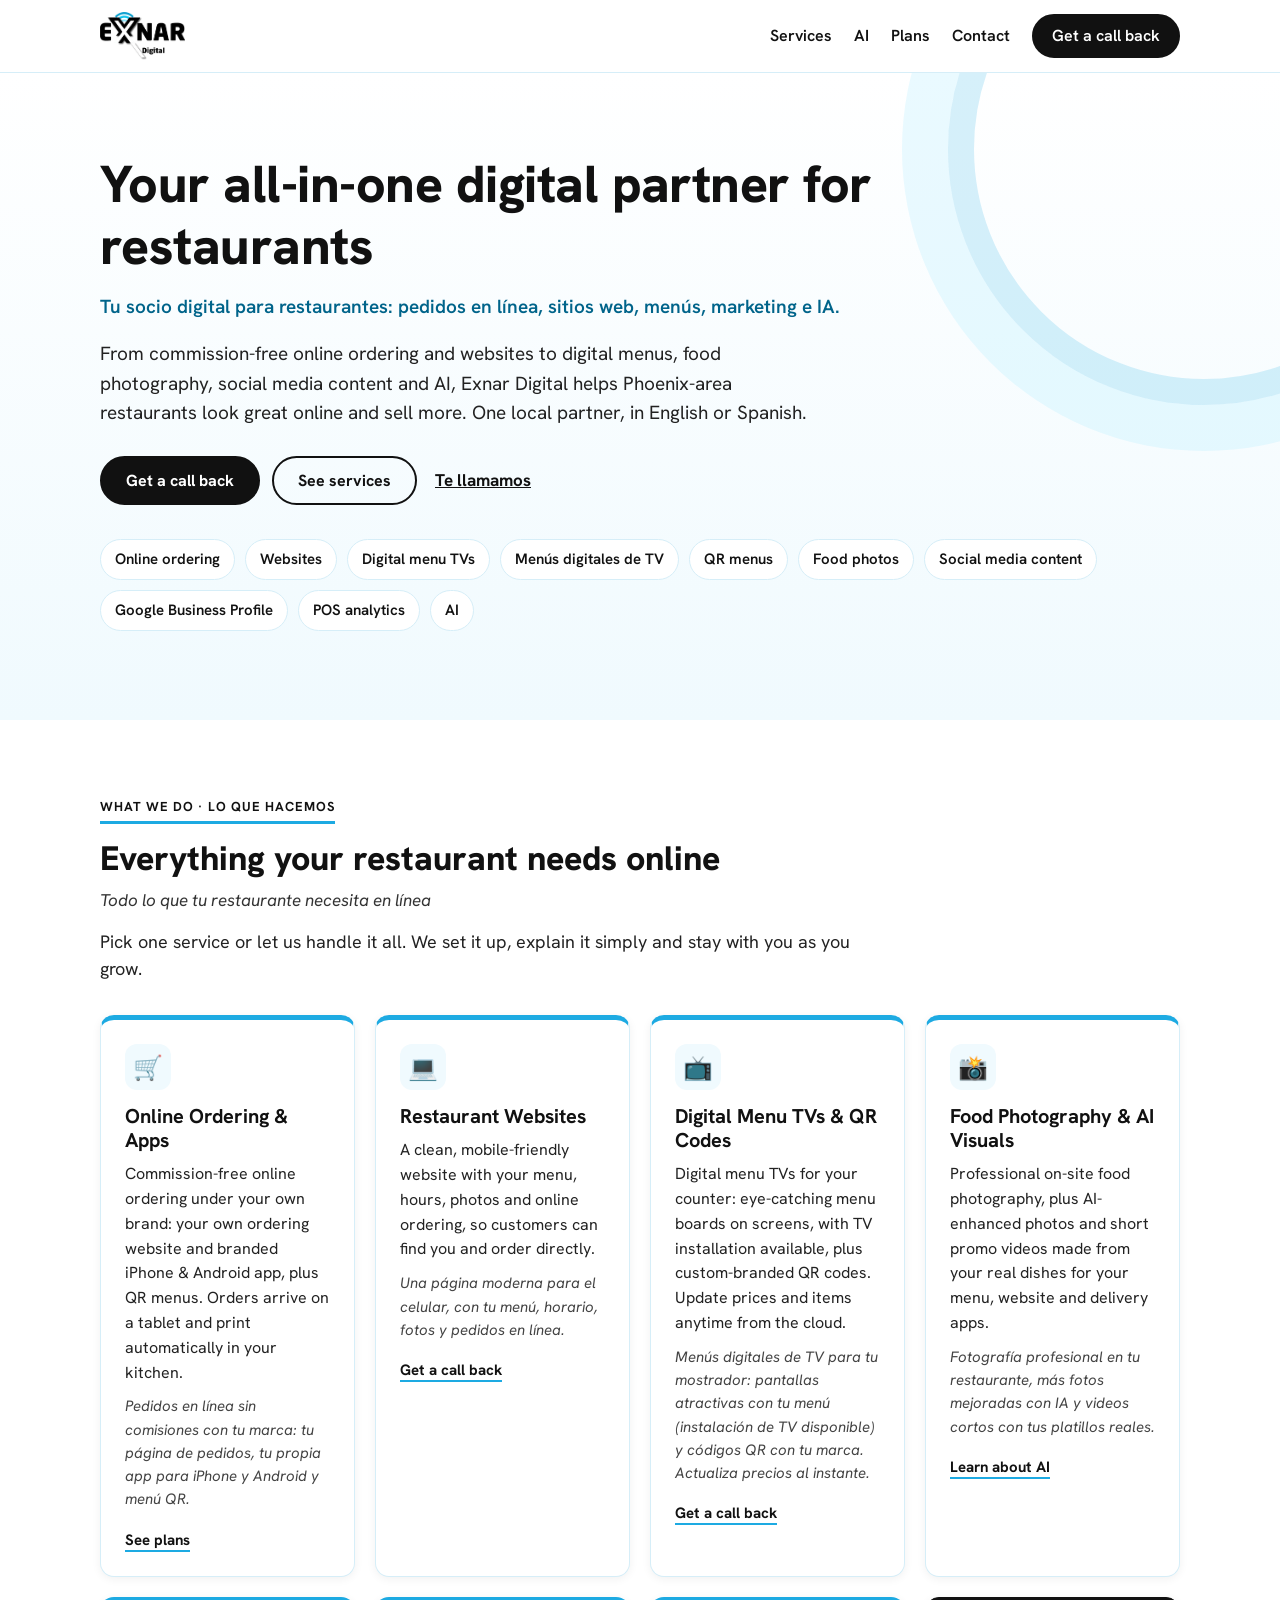
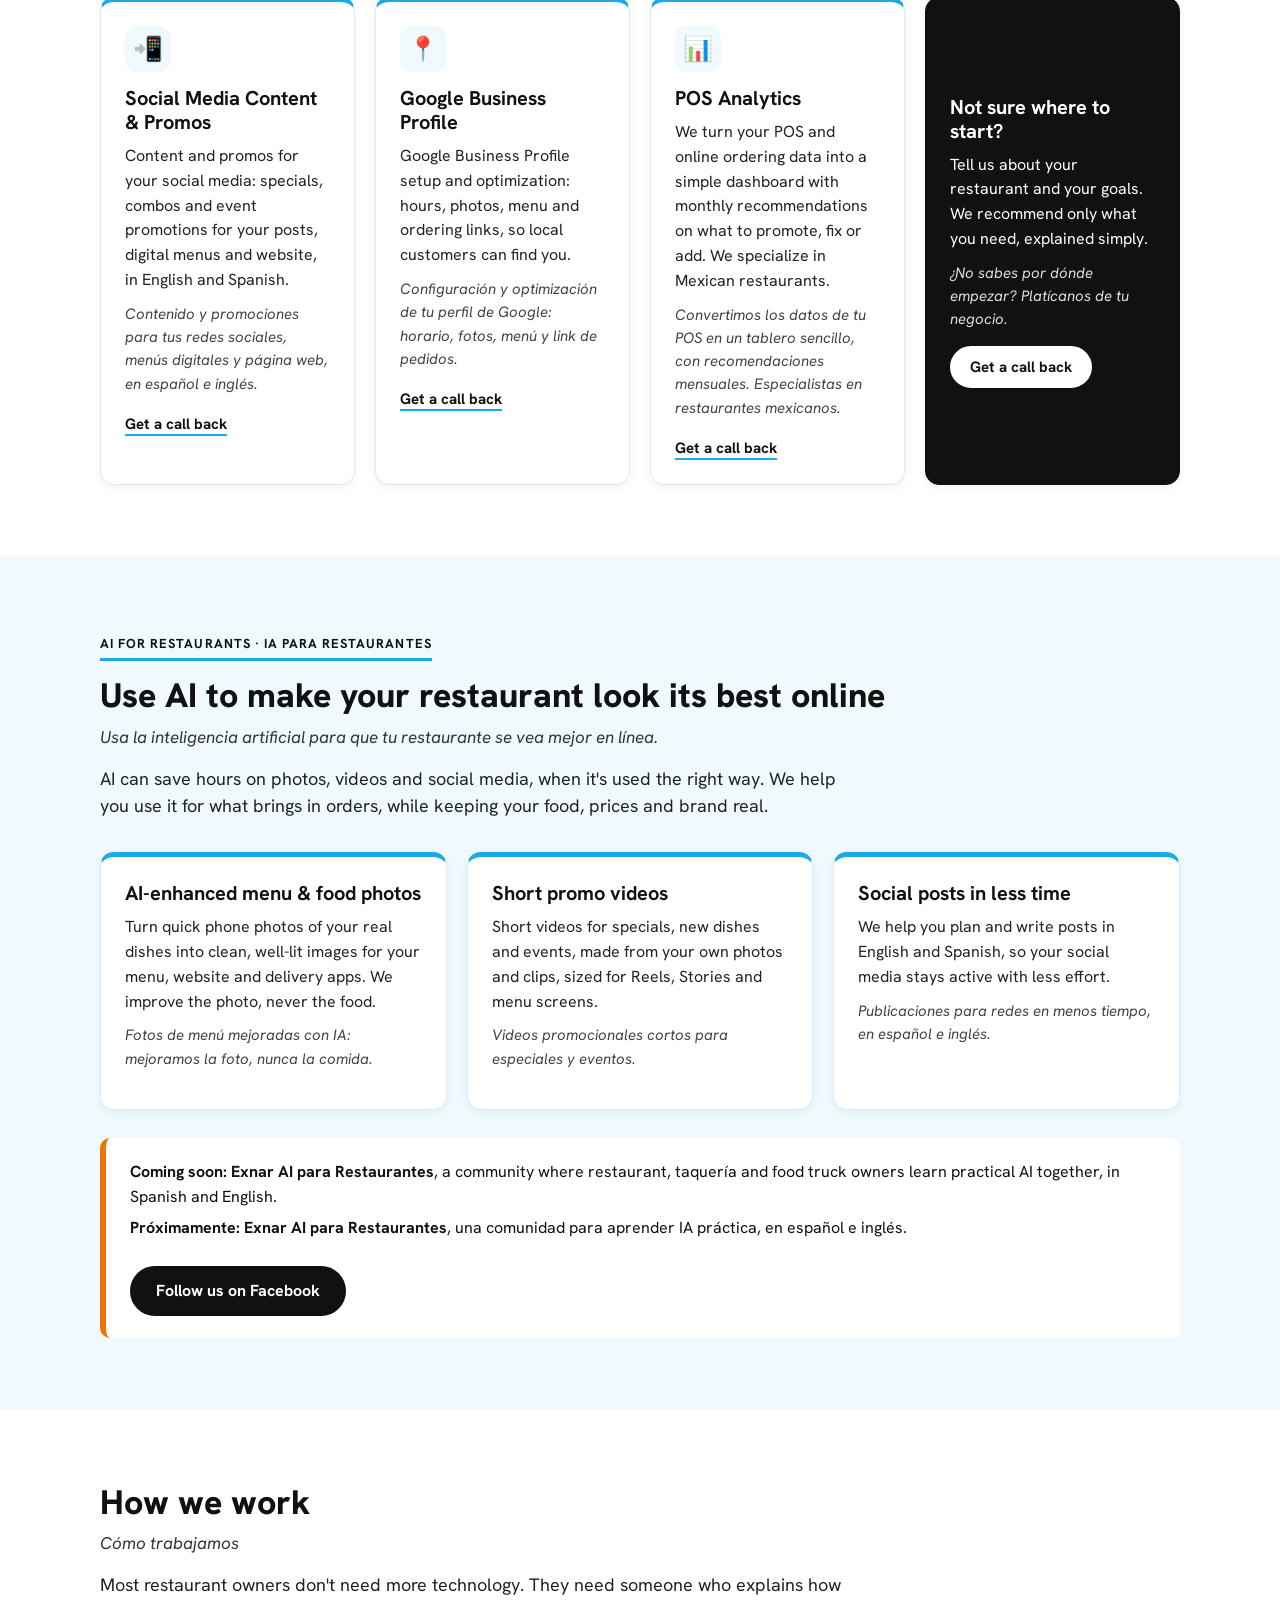
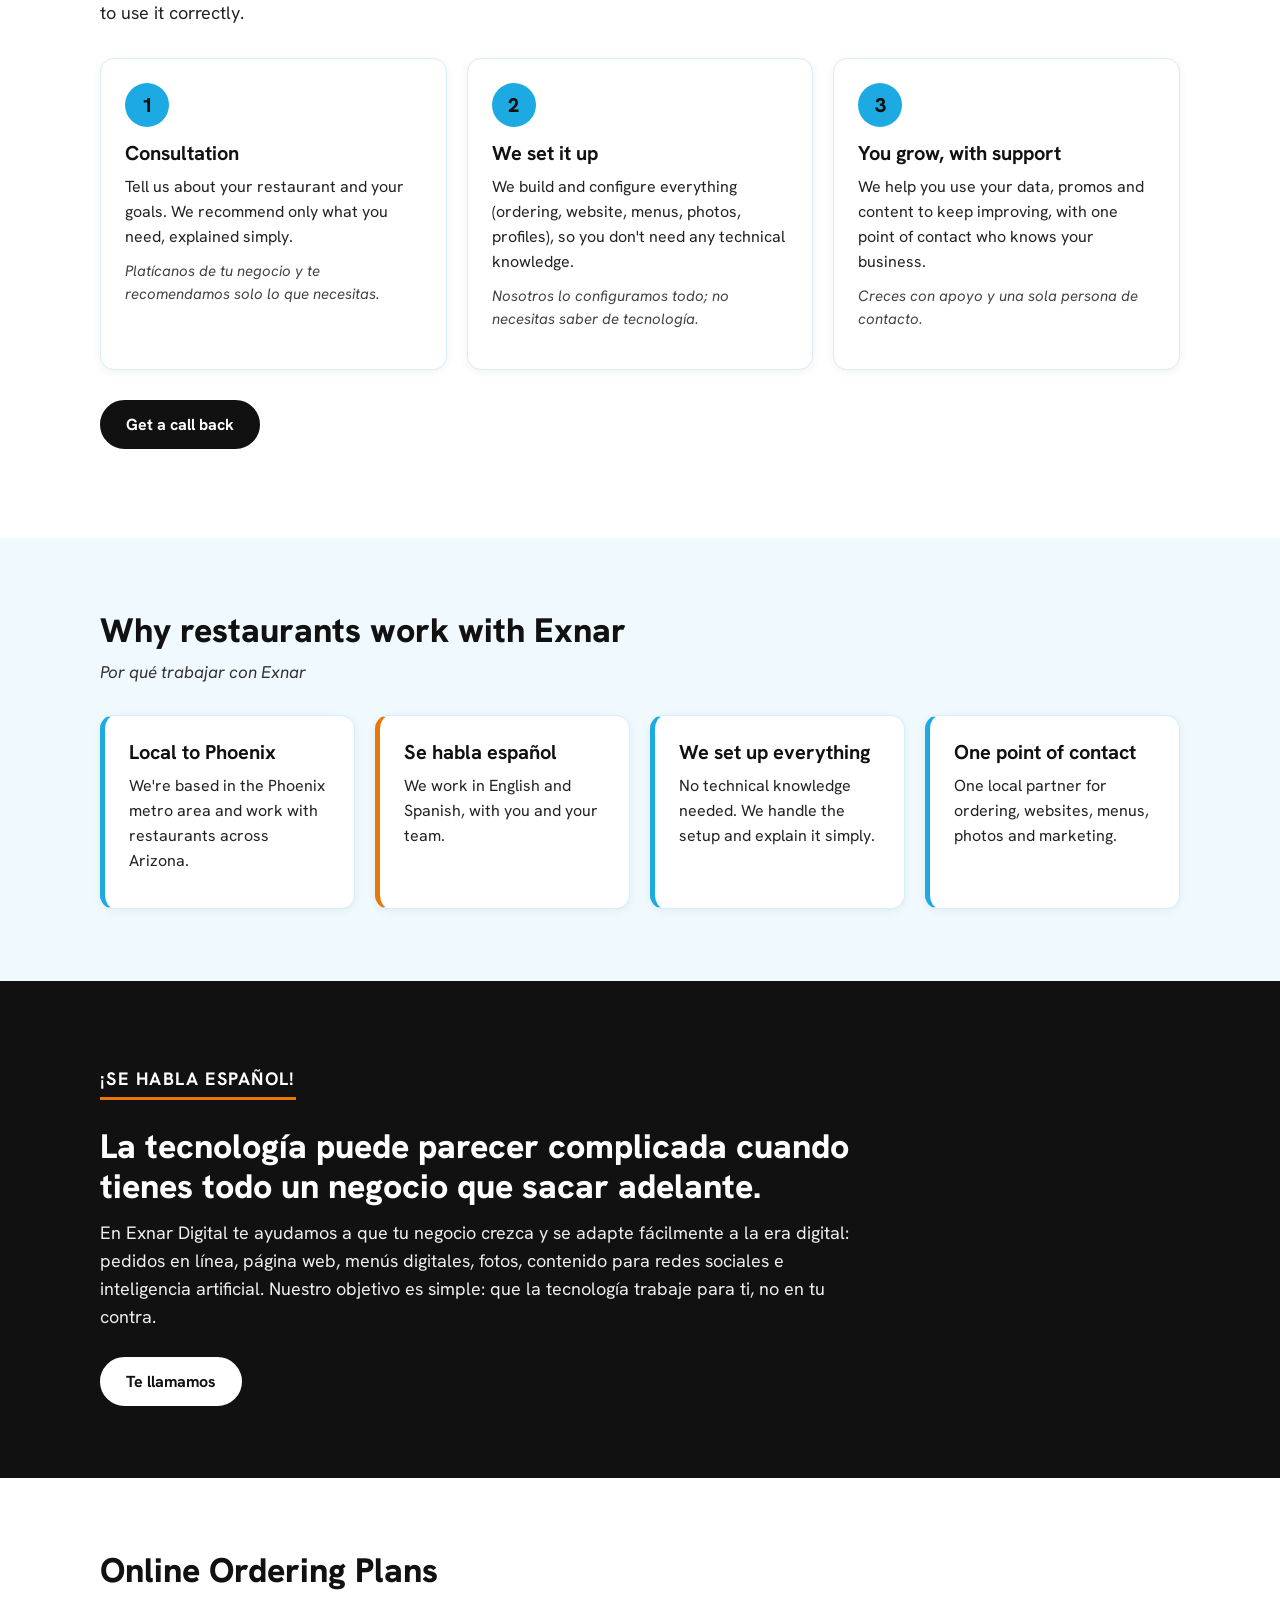
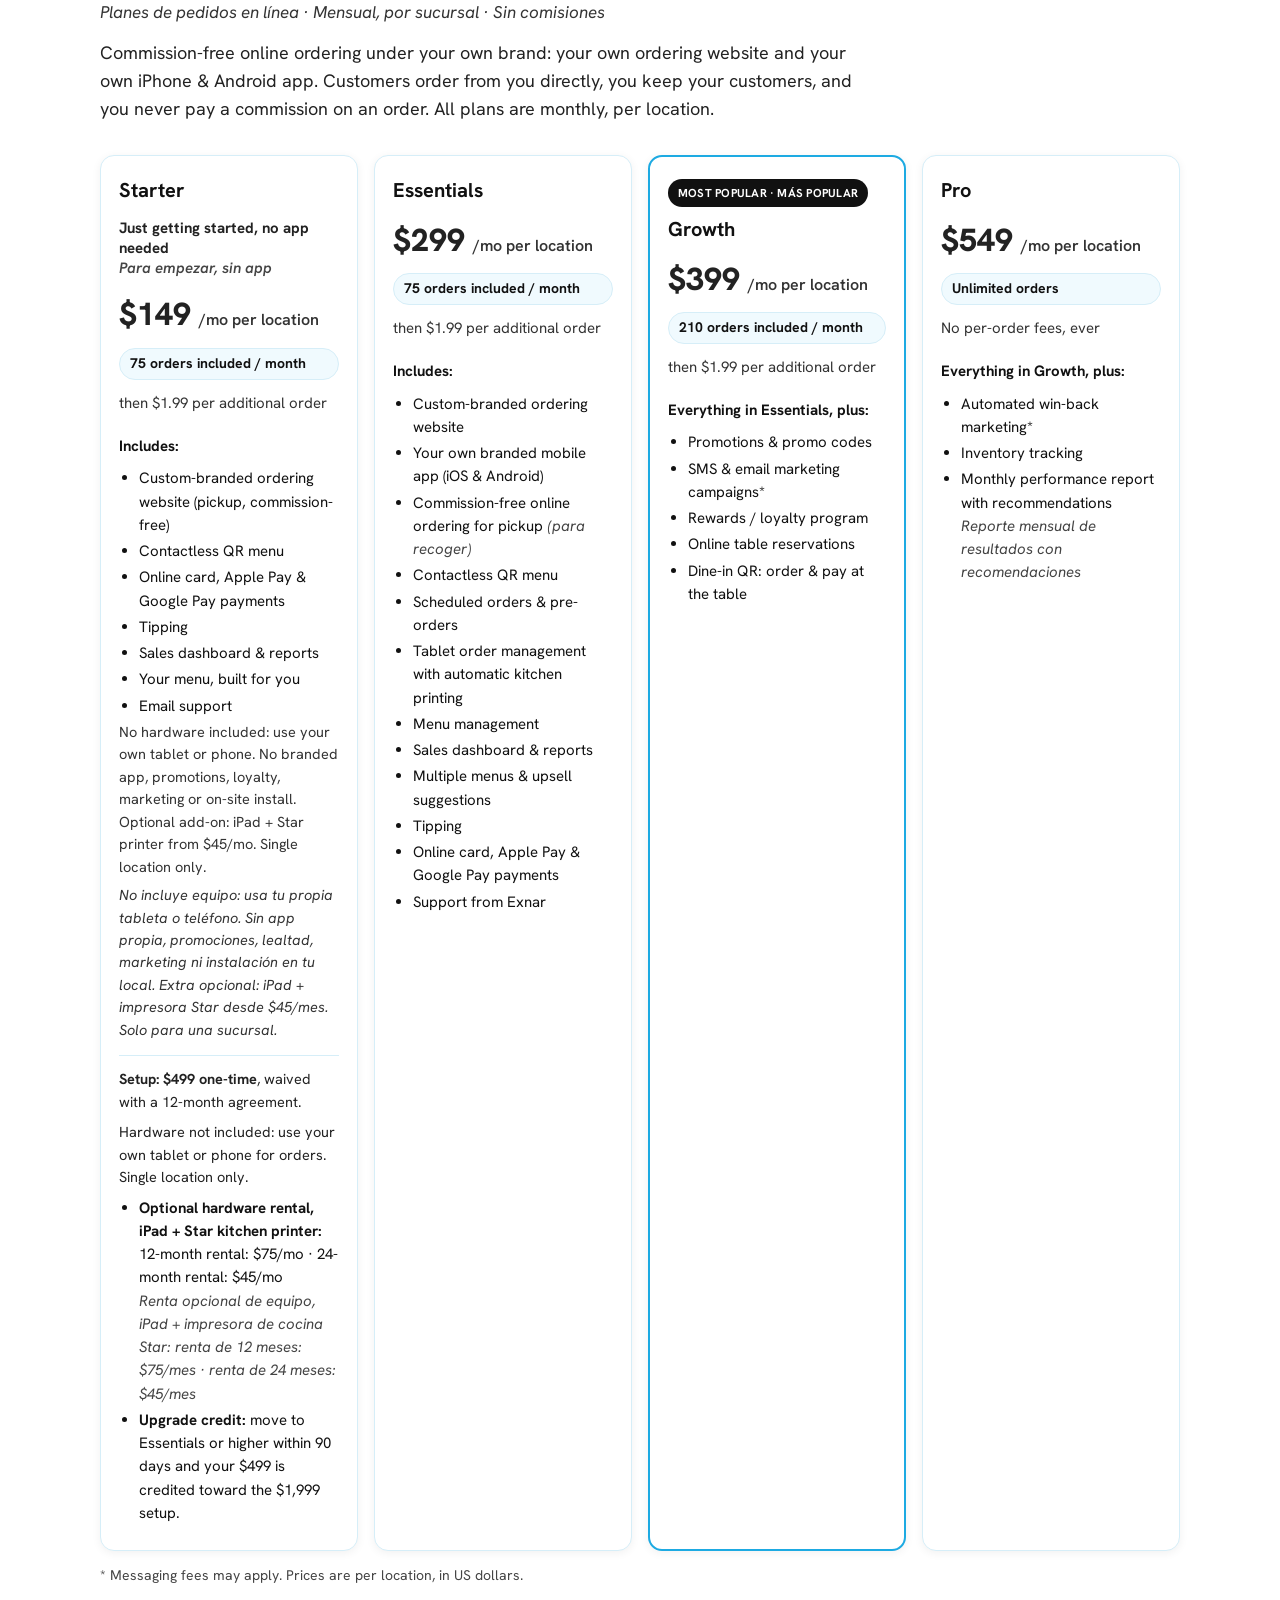
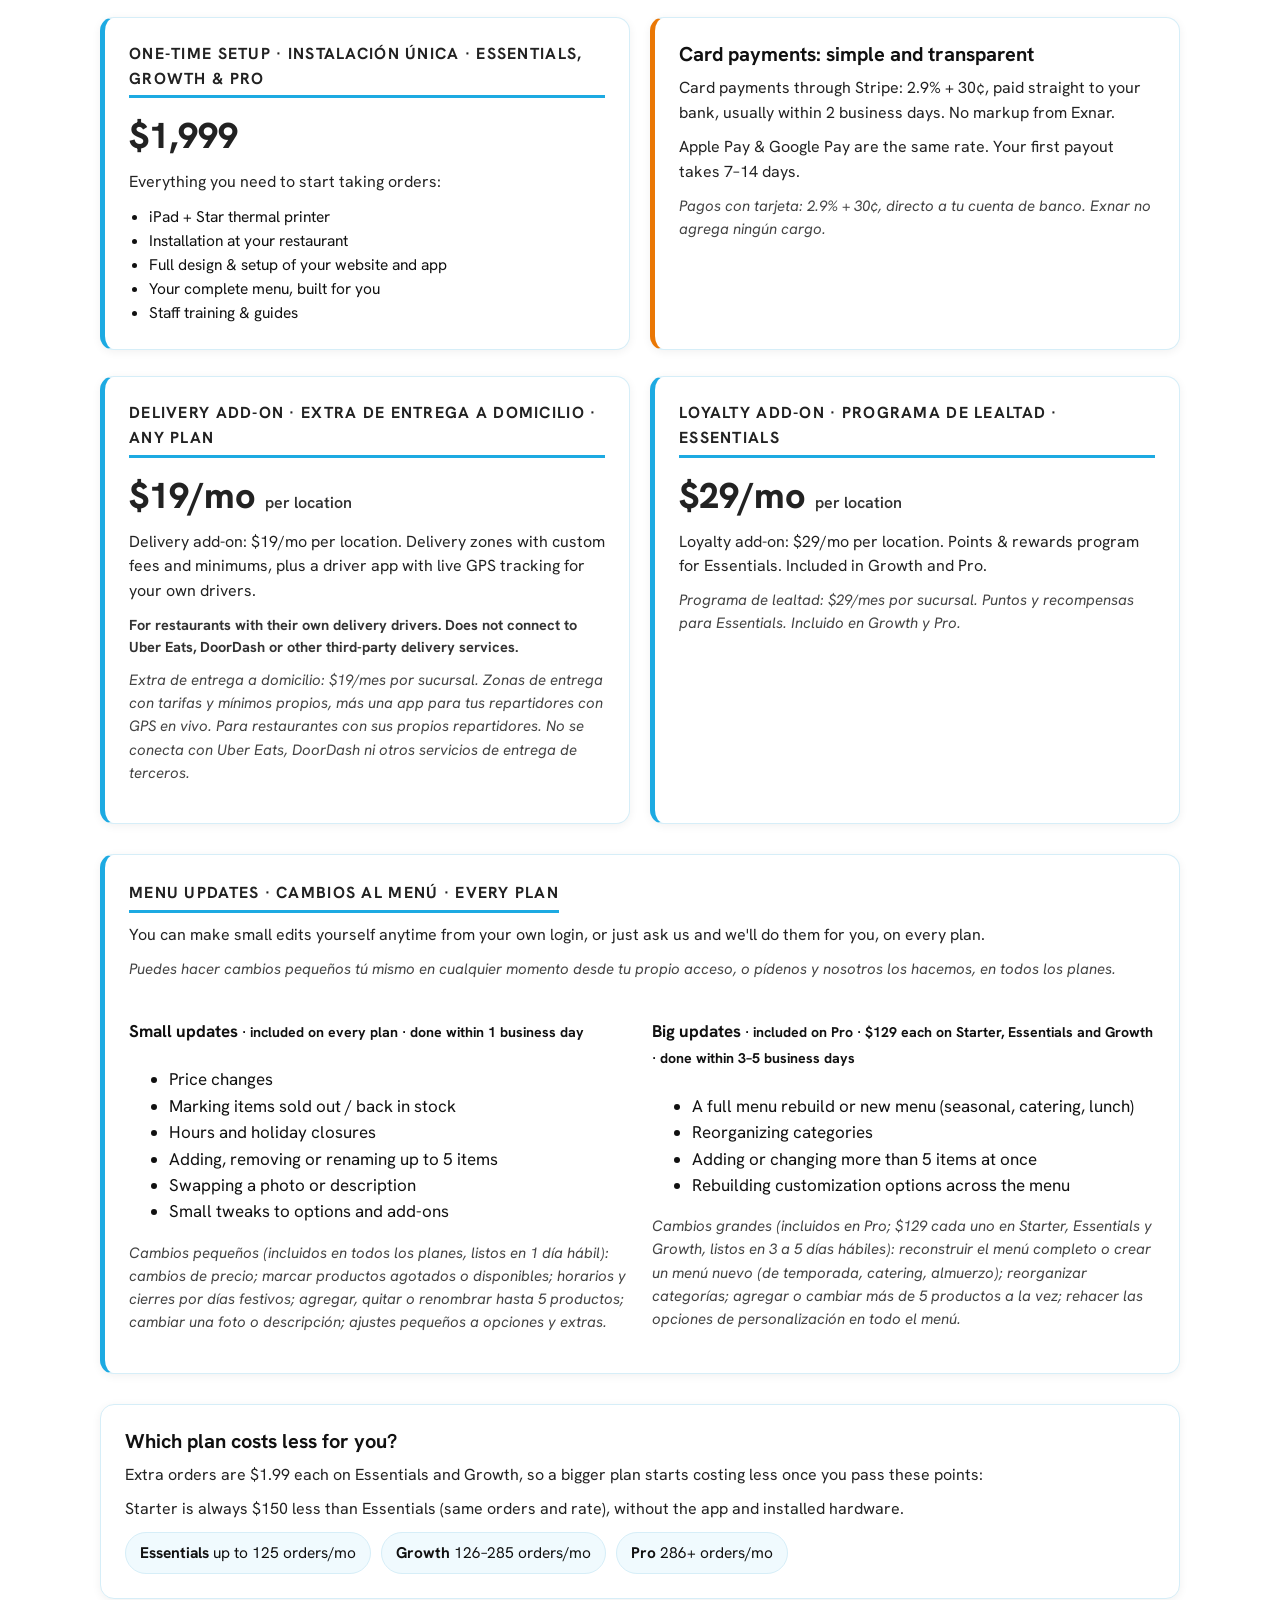
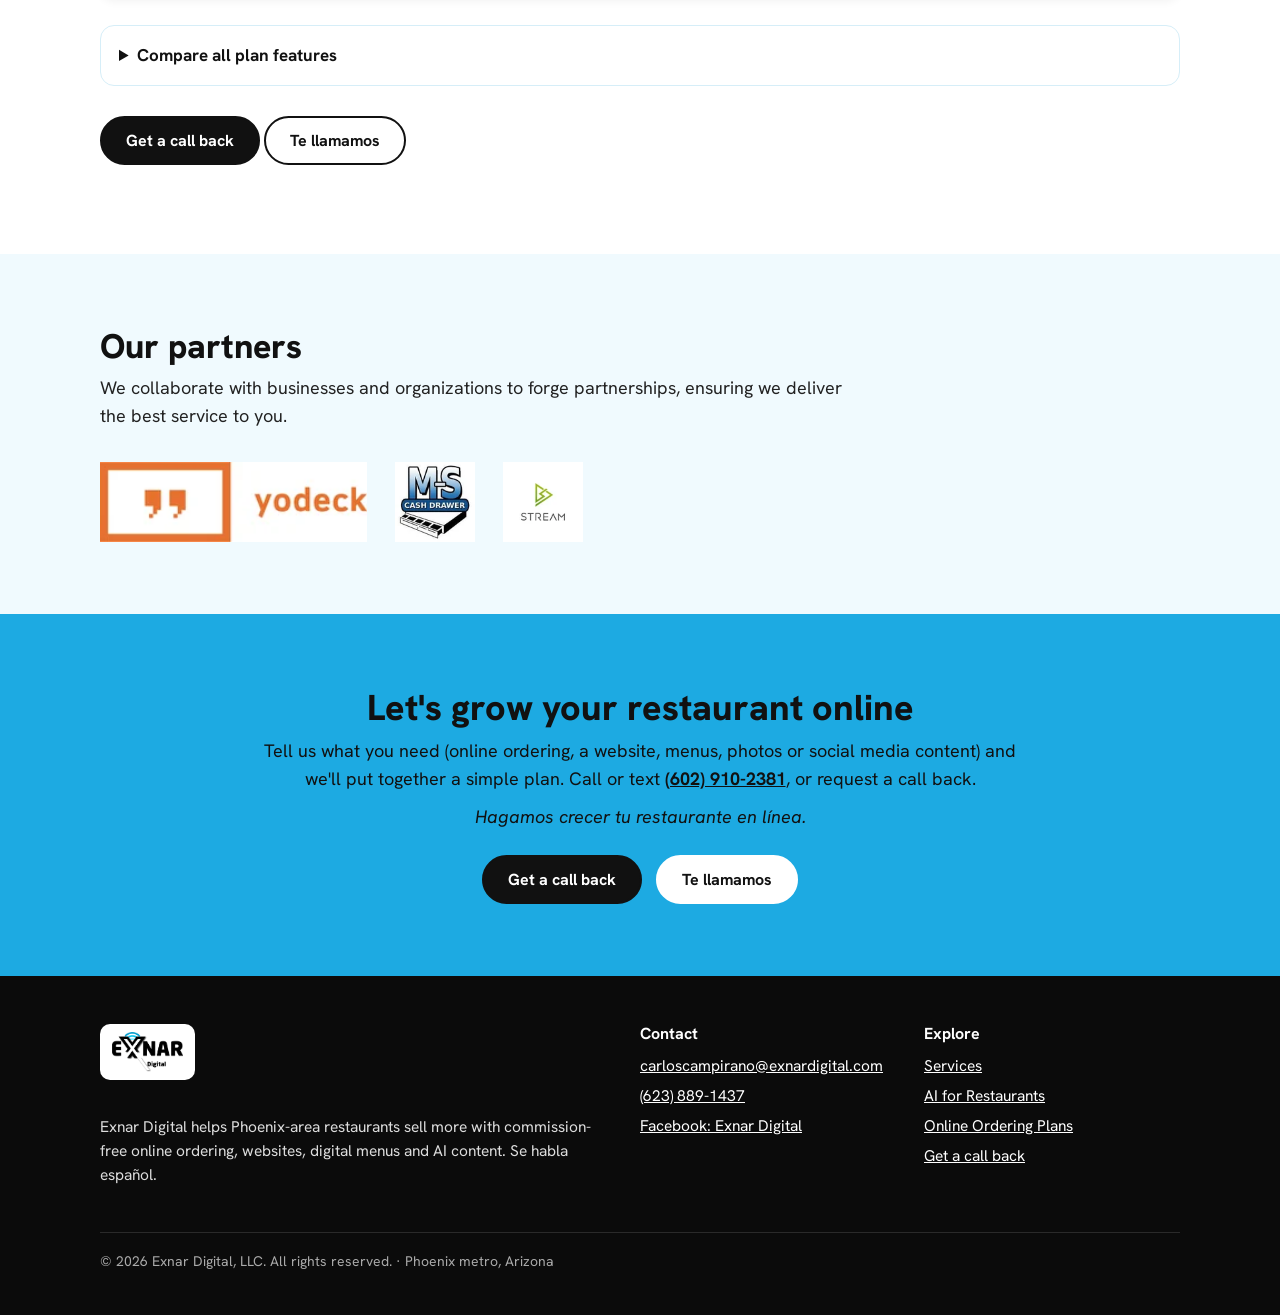
==== commit f7bf1903: "Menu updates policy: small updates on every plan, big updates included on Pro / $129 (EN/ES)" ====
--- a/index.html
+++ b/index.html
@@ -195,6 +195,23 @@
     <p class="es" lang="es">Programa de lealtad: $29/mes por sucursal. Puntos y recompensas para Essentials. Incluido en Growth y Pro.</p>
    </article>
   </div>
+  <article class="card card-left mt menu-updates">
+   <p class="eyebrow">Menu updates · <span lang="es">Cambios al menú</span> · Every plan</p>
+   <p>You can make small edits yourself anytime from your own login, or just ask us and we'll do them for you, on every plan.</p>
+   <p class="es" lang="es">Puedes hacer cambios pequeños tú mismo en cualquier momento desde tu propio acceso, o pídenos y nosotros los hacemos, en todos los planes.</p>
+   <div class="grid g2">
+    <div>
+     <h4>Small updates <small>· included on every plan · done within 1 business day</small></h4>
+     <ul><li>Price changes</li><li>Marking items sold out / back in stock</li><li>Hours and holiday closures</li><li>Adding, removing or renaming up to 5 items</li><li>Swapping a photo or description</li><li>Small tweaks to options and add-ons</li></ul>
+     <p class="es" lang="es">Cambios pequeños (incluidos en todos los planes, listos en 1 día hábil): cambios de precio; marcar productos agotados o disponibles; horarios y cierres por días festivos; agregar, quitar o renombrar hasta 5 productos; cambiar una foto o descripción; ajustes pequeños a opciones y extras.</p>
+    </div>
+    <div>
+     <h4>Big updates <small>· included on Pro · $129 each on Starter, Essentials and Growth · done within 3–5 business days</small></h4>
+     <ul><li>A full menu rebuild or new menu (seasonal, catering, lunch)</li><li>Reorganizing categories</li><li>Adding or changing more than 5 items at once</li><li>Rebuilding customization options across the menu</li></ul>
+     <p class="es" lang="es">Cambios grandes (incluidos en Pro; $129 cada uno en Starter, Essentials y Growth, listos en 3 a 5 días hábiles): reconstruir el menú completo o crear un menú nuevo (de temporada, catering, almuerzo); reorganizar categorías; agregar o cambiar más de 5 productos a la vez; rehacer las opciones de personalización en todo el menú.</p>
+    </div>
+   </div>
+  </article>
   <div class="card mt which">
    <h3>Which plan costs less for you?</h3>
    <p>Extra orders are $1.99 each on Essentials and Growth, so a bigger plan starts costing less once you pass these points:</p>
@@ -205,7 +222,7 @@
    <summary>Compare all plan features</summary>
    <div class="table-wrap"><table>
     <thead><tr><th scope="col">Feature</th><th scope="col">Starter<br><small>$149/mo</small></th><th scope="col">Essentials<br><small>$299/mo</small></th><th scope="col">Growth<br><small>$399/mo</small></th><th scope="col">Pro<br><small>$549/mo</small></th></tr></thead>
-    <tbody><tr class="group"><th colspan="5" scope="colgroup">Orders</th></tr><tr><th scope="row">Orders included each month</th><td>75</td><td>75</td><td>210</td><td>Unlimited</td></tr><tr><th scope="row">Price per additional order</th><td>$1.99</td><td>$1.99</td><td>$1.99</td><td>None</td></tr><tr class="group"><th colspan="5" scope="colgroup">Ordering, menus &amp; payments</th></tr><tr><th scope="row">Custom-branded ordering website</th><td><span aria-hidden="true">✅</span><span class="sr">Included</span></td><td><span aria-hidden="true">✅</span><span class="sr">Included</span></td><td><span aria-hidden="true">✅</span><span class="sr">Included</span></td><td><span aria-hidden="true">✅</span><span class="sr">Included</span></td></tr><tr><th scope="row">Commission-free online ordering for pickup <span class="es" lang="es">(para recoger)</span></th><td><span aria-hidden="true">✅</span><span class="sr">Included</span></td><td><span aria-hidden="true">✅</span><span class="sr">Included</span></td><td><span aria-hidden="true">✅</span><span class="sr">Included</span></td><td><span aria-hidden="true">✅</span><span class="sr">Included</span></td></tr><tr><th scope="row">Contactless QR menu</th><td><span aria-hidden="true">✅</span><span class="sr">Included</span></td><td><span aria-hidden="true">✅</span><span class="sr">Included</span></td><td><span aria-hidden="true">✅</span><span class="sr">Included</span></td><td><span aria-hidden="true">✅</span><span class="sr">Included</span></td></tr><tr><th scope="row">Delivery add-on ($19/mo): delivery zones + driver app with live GPS<br><span class="es" lang="es">Extra de entrega ($19/mes): zonas de entrega + app de repartidores con GPS en vivo</span></th><td>Optional <span class="nw">add-on</span><br><span class="es" lang="es">Extra opcional</span></td><td>Optional <span class="nw">add-on</span><br><span class="es" lang="es">Extra opcional</span></td><td>Optional <span class="nw">add-on</span><br><span class="es" lang="es">Extra opcional</span></td><td>Optional <span class="nw">add-on</span><br><span class="es" lang="es">Extra opcional</span></td></tr><tr><th scope="row">Scheduled orders &amp; pre-orders</th><td><span aria-hidden="true">✅</span><span class="sr">Included</span></td><td><span aria-hidden="true">✅</span><span class="sr">Included</span></td><td><span aria-hidden="true">✅</span><span class="sr">Included</span></td><td><span aria-hidden="true">✅</span><span class="sr">Included</span></td></tr><tr><th scope="row">Tablet order management with automatic kitchen printing</th><td>Your device</td><td><span aria-hidden="true">✅</span><span class="sr">Included</span></td><td><span aria-hidden="true">✅</span><span class="sr">Included</span></td><td><span aria-hidden="true">✅</span><span class="sr">Included</span></td></tr><tr><th scope="row">iPad + Star kitchen printer, installed</th><td>Optional rental<br><span class="es" lang="es">Renta opcional</span></td><td><span aria-hidden="true">✅</span><span class="sr">Included</span></td><td><span aria-hidden="true">✅</span><span class="sr">Included</span></td><td><span aria-hidden="true">✅</span><span class="sr">Included</span></td></tr><tr><th scope="row">Your complete menu, built for you</th><td><span aria-hidden="true">✅</span><span class="sr">Included</span></td><td><span aria-hidden="true">✅</span><span class="sr">Included</span></td><td><span aria-hidden="true">✅</span><span class="sr">Included</span></td><td><span aria-hidden="true">✅</span><span class="sr">Included</span></td></tr><tr><th scope="row">Menu management</th><td><span aria-hidden="true">✅</span><span class="sr">Included</span></td><td><span aria-hidden="true">✅</span><span class="sr">Included</span></td><td><span aria-hidden="true">✅</span><span class="sr">Included</span></td><td><span aria-hidden="true">✅</span><span class="sr">Included</span></td></tr><tr><th scope="row">Multiple menus &amp; upsell suggestions</th><td><span aria-hidden="true">✅</span><span class="sr">Included</span></td><td><span aria-hidden="true">✅</span><span class="sr">Included</span></td><td><span aria-hidden="true">✅</span><span class="sr">Included</span></td><td><span aria-hidden="true">✅</span><span class="sr">Included</span></td></tr><tr><th scope="row">Sales dashboard &amp; reports</th><td><span aria-hidden="true">✅</span><span class="sr">Included</span></td><td><span aria-hidden="true">✅</span><span class="sr">Included</span></td><td><span aria-hidden="true">✅</span><span class="sr">Included</span></td><td><span aria-hidden="true">✅</span><span class="sr">Included</span></td></tr><tr><th scope="row">Tipping</th><td><span aria-hidden="true">✅</span><span class="sr">Included</span></td><td><span aria-hidden="true">✅</span><span class="sr">Included</span></td><td><span aria-hidden="true">✅</span><span class="sr">Included</span></td><td><span aria-hidden="true">✅</span><span class="sr">Included</span></td></tr><tr><th scope="row">Online card, Apple Pay &amp; Google Pay payments</th><td><span aria-hidden="true">✅</span><span class="sr">Included</span></td><td><span aria-hidden="true">✅</span><span class="sr">Included</span></td><td><span aria-hidden="true">✅</span><span class="sr">Included</span></td><td><span aria-hidden="true">✅</span><span class="sr">Included</span></td></tr><tr><th scope="row">Support from Exnar</th><td>Email</td><td><span aria-hidden="true">✅</span><span class="sr">Included</span></td><td><span aria-hidden="true">✅</span><span class="sr">Included</span></td><td><span aria-hidden="true">✅</span><span class="sr">Included</span></td></tr><tr class="group"><th colspan="5" scope="colgroup">Essentials, Growth and Pro</th></tr><tr><th scope="row">Your own branded mobile app (iOS &amp; Android)</th><td><span aria-hidden="true">–</span><span class="sr">Not included</span></td><td><span aria-hidden="true">✅</span><span class="sr">Included</span></td><td><span aria-hidden="true">✅</span><span class="sr">Included</span></td><td><span aria-hidden="true">✅</span><span class="sr">Included</span></td></tr><tr><th scope="row">Multiple locations</th><td><span aria-hidden="true">–</span><span class="sr">Not included</span></td><td><span aria-hidden="true">✅</span><span class="sr">Included</span></td><td><span aria-hidden="true">✅</span><span class="sr">Included</span></td><td><span aria-hidden="true">✅</span><span class="sr">Included</span></td></tr><tr class="group"><th colspan="5" scope="colgroup">Growth and Pro</th></tr><tr><th scope="row">Promotions &amp; promo codes</th><td><span aria-hidden="true">–</span><span class="sr">Not included</span></td><td><span aria-hidden="true">–</span><span class="sr">Not included</span></td><td><span aria-hidden="true">✅</span><span class="sr">Included</span></td><td><span aria-hidden="true">✅</span><span class="sr">Included</span></td></tr><tr><th scope="row">SMS &amp; email marketing campaigns*</th><td><span aria-hidden="true">–</span><span class="sr">Not included</span></td><td><span aria-hidden="true">–</span><span class="sr">Not included</span></td><td><span aria-hidden="true">✅</span><span class="sr">Included</span></td><td><span aria-hidden="true">✅</span><span class="sr">Included</span></td></tr><tr><th scope="row">Rewards / loyalty program</th><td><span aria-hidden="true">–</span><span class="sr">Not included</span></td><td>Add-on $29<br><span class="es" lang="es">Extra $29</span></td><td><span aria-hidden="true">✅</span><span class="sr">Included</span></td><td><span aria-hidden="true">✅</span><span class="sr">Included</span></td></tr><tr><th scope="row">Online table reservations</th><td><span aria-hidden="true">–</span><span class="sr">Not included</span></td><td><span aria-hidden="true">–</span><span class="sr">Not included</span></td><td><span aria-hidden="true">✅</span><span class="sr">Included</span></td><td><span aria-hidden="true">✅</span><span class="sr">Included</span></td></tr><tr><th scope="row">Dine-in QR: order &amp; pay at the table</th><td><span aria-hidden="true">–</span><span class="sr">Not included</span></td><td><span aria-hidden="true">–</span><span class="sr">Not included</span></td><td><span aria-hidden="true">✅</span><span class="sr">Included</span></td><td><span aria-hidden="true">✅</span><span class="sr">Included</span></td></tr><tr class="group"><th colspan="5" scope="colgroup">Pro</th></tr><tr><th scope="row">Automated win-back marketing*</th><td><span aria-hidden="true">–</span><span class="sr">Not included</span></td><td><span aria-hidden="true">–</span><span class="sr">Not included</span></td><td><span aria-hidden="true">–</span><span class="sr">Not included</span></td><td><span aria-hidden="true">✅</span><span class="sr">Included</span></td></tr><tr><th scope="row">Inventory tracking</th><td><span aria-hidden="true">–</span><span class="sr">Not included</span></td><td><span aria-hidden="true">–</span><span class="sr">Not included</span></td><td><span aria-hidden="true">–</span><span class="sr">Not included</span></td><td><span aria-hidden="true">✅</span><span class="sr">Included</span></td></tr><tr><th scope="row">Monthly performance report from Exnar<br><span class="es" lang="es">Reporte mensual de resultados de Exnar</span></th><td><span aria-hidden="true">–</span><span class="sr">Not included</span></td><td><span aria-hidden="true">–</span><span class="sr">Not included</span></td><td><span aria-hidden="true">–</span><span class="sr">Not included</span></td><td><span aria-hidden="true">✅</span><span class="sr">Included</span></td></tr></tbody>
+    <tbody><tr class="group"><th colspan="5" scope="colgroup">Orders</th></tr><tr><th scope="row">Orders included each month</th><td>75</td><td>75</td><td>210</td><td>Unlimited</td></tr><tr><th scope="row">Price per additional order</th><td>$1.99</td><td>$1.99</td><td>$1.99</td><td>None</td></tr><tr class="group"><th colspan="5" scope="colgroup">Ordering, menus &amp; payments</th></tr><tr><th scope="row">Custom-branded ordering website</th><td><span aria-hidden="true">✅</span><span class="sr">Included</span></td><td><span aria-hidden="true">✅</span><span class="sr">Included</span></td><td><span aria-hidden="true">✅</span><span class="sr">Included</span></td><td><span aria-hidden="true">✅</span><span class="sr">Included</span></td></tr><tr><th scope="row">Commission-free online ordering for pickup <span class="es" lang="es">(para recoger)</span></th><td><span aria-hidden="true">✅</span><span class="sr">Included</span></td><td><span aria-hidden="true">✅</span><span class="sr">Included</span></td><td><span aria-hidden="true">✅</span><span class="sr">Included</span></td><td><span aria-hidden="true">✅</span><span class="sr">Included</span></td></tr><tr><th scope="row">Contactless QR menu</th><td><span aria-hidden="true">✅</span><span class="sr">Included</span></td><td><span aria-hidden="true">✅</span><span class="sr">Included</span></td><td><span aria-hidden="true">✅</span><span class="sr">Included</span></td><td><span aria-hidden="true">✅</span><span class="sr">Included</span></td></tr><tr><th scope="row">Delivery add-on ($19/mo): delivery zones + driver app with live GPS<br><span class="es" lang="es">Extra de entrega ($19/mes): zonas de entrega + app de repartidores con GPS en vivo</span></th><td>Optional <span class="nw">add-on</span><br><span class="es" lang="es">Extra opcional</span></td><td>Optional <span class="nw">add-on</span><br><span class="es" lang="es">Extra opcional</span></td><td>Optional <span class="nw">add-on</span><br><span class="es" lang="es">Extra opcional</span></td><td>Optional <span class="nw">add-on</span><br><span class="es" lang="es">Extra opcional</span></td></tr><tr><th scope="row">Scheduled orders &amp; pre-orders</th><td><span aria-hidden="true">✅</span><span class="sr">Included</span></td><td><span aria-hidden="true">✅</span><span class="sr">Included</span></td><td><span aria-hidden="true">✅</span><span class="sr">Included</span></td><td><span aria-hidden="true">✅</span><span class="sr">Included</span></td></tr><tr><th scope="row">Tablet order management with automatic kitchen printing</th><td>Your device</td><td><span aria-hidden="true">✅</span><span class="sr">Included</span></td><td><span aria-hidden="true">✅</span><span class="sr">Included</span></td><td><span aria-hidden="true">✅</span><span class="sr">Included</span></td></tr><tr><th scope="row">iPad + Star kitchen printer, installed</th><td>Optional rental<br><span class="es" lang="es">Renta opcional</span></td><td><span aria-hidden="true">✅</span><span class="sr">Included</span></td><td><span aria-hidden="true">✅</span><span class="sr">Included</span></td><td><span aria-hidden="true">✅</span><span class="sr">Included</span></td></tr><tr><th scope="row">Your complete menu, built for you</th><td><span aria-hidden="true">✅</span><span class="sr">Included</span></td><td><span aria-hidden="true">✅</span><span class="sr">Included</span></td><td><span aria-hidden="true">✅</span><span class="sr">Included</span></td><td><span aria-hidden="true">✅</span><span class="sr">Included</span></td></tr><tr><th scope="row">Menu management</th><td><span aria-hidden="true">✅</span><span class="sr">Included</span></td><td><span aria-hidden="true">✅</span><span class="sr">Included</span></td><td><span aria-hidden="true">✅</span><span class="sr">Included</span></td><td><span aria-hidden="true">✅</span><span class="sr">Included</span></td></tr><tr><th scope="row">Multiple menus &amp; upsell suggestions</th><td><span aria-hidden="true">✅</span><span class="sr">Included</span></td><td><span aria-hidden="true">✅</span><span class="sr">Included</span></td><td><span aria-hidden="true">✅</span><span class="sr">Included</span></td><td><span aria-hidden="true">✅</span><span class="sr">Included</span></td></tr><tr><th scope="row">Sales dashboard &amp; reports</th><td><span aria-hidden="true">✅</span><span class="sr">Included</span></td><td><span aria-hidden="true">✅</span><span class="sr">Included</span></td><td><span aria-hidden="true">✅</span><span class="sr">Included</span></td><td><span aria-hidden="true">✅</span><span class="sr">Included</span></td></tr><tr><th scope="row">Tipping</th><td><span aria-hidden="true">✅</span><span class="sr">Included</span></td><td><span aria-hidden="true">✅</span><span class="sr">Included</span></td><td><span aria-hidden="true">✅</span><span class="sr">Included</span></td><td><span aria-hidden="true">✅</span><span class="sr">Included</span></td></tr><tr><th scope="row">Online card, Apple Pay &amp; Google Pay payments</th><td><span aria-hidden="true">✅</span><span class="sr">Included</span></td><td><span aria-hidden="true">✅</span><span class="sr">Included</span></td><td><span aria-hidden="true">✅</span><span class="sr">Included</span></td><td><span aria-hidden="true">✅</span><span class="sr">Included</span></td></tr><tr><th scope="row">Support from Exnar</th><td>Email</td><td><span aria-hidden="true">✅</span><span class="sr">Included</span></td><td><span aria-hidden="true">✅</span><span class="sr">Included</span></td><td><span aria-hidden="true">✅</span><span class="sr">Included</span></td></tr><tr><th scope="row">Big menu updates<br><span class="es" lang="es">Cambios grandes al menú</span></th><td>$129 each<br><span class="es" lang="es">$129 c/u</span></td><td>$129 each<br><span class="es" lang="es">$129 c/u</span></td><td>$129 each<br><span class="es" lang="es">$129 c/u</span></td><td><span aria-hidden="true">✅</span><span class="sr">Included</span></td></tr><tr class="group"><th colspan="5" scope="colgroup">Essentials, Growth and Pro</th></tr><tr><th scope="row">Your own branded mobile app (iOS &amp; Android)</th><td><span aria-hidden="true">–</span><span class="sr">Not included</span></td><td><span aria-hidden="true">✅</span><span class="sr">Included</span></td><td><span aria-hidden="true">✅</span><span class="sr">Included</span></td><td><span aria-hidden="true">✅</span><span class="sr">Included</span></td></tr><tr><th scope="row">Multiple locations</th><td><span aria-hidden="true">–</span><span class="sr">Not included</span></td><td><span aria-hidden="true">✅</span><span class="sr">Included</span></td><td><span aria-hidden="true">✅</span><span class="sr">Included</span></td><td><span aria-hidden="true">✅</span><span class="sr">Included</span></td></tr><tr class="group"><th colspan="5" scope="colgroup">Growth and Pro</th></tr><tr><th scope="row">Promotions &amp; promo codes</th><td><span aria-hidden="true">–</span><span class="sr">Not included</span></td><td><span aria-hidden="true">–</span><span class="sr">Not included</span></td><td><span aria-hidden="true">✅</span><span class="sr">Included</span></td><td><span aria-hidden="true">✅</span><span class="sr">Included</span></td></tr><tr><th scope="row">SMS &amp; email marketing campaigns*</th><td><span aria-hidden="true">–</span><span class="sr">Not included</span></td><td><span aria-hidden="true">–</span><span class="sr">Not included</span></td><td><span aria-hidden="true">✅</span><span class="sr">Included</span></td><td><span aria-hidden="true">✅</span><span class="sr">Included</span></td></tr><tr><th scope="row">Rewards / loyalty program</th><td><span aria-hidden="true">–</span><span class="sr">Not included</span></td><td>Add-on $29<br><span class="es" lang="es">Extra $29</span></td><td><span aria-hidden="true">✅</span><span class="sr">Included</span></td><td><span aria-hidden="true">✅</span><span class="sr">Included</span></td></tr><tr><th scope="row">Online table reservations</th><td><span aria-hidden="true">–</span><span class="sr">Not included</span></td><td><span aria-hidden="true">–</span><span class="sr">Not included</span></td><td><span aria-hidden="true">✅</span><span class="sr">Included</span></td><td><span aria-hidden="true">✅</span><span class="sr">Included</span></td></tr><tr><th scope="row">Dine-in QR: order &amp; pay at the table</th><td><span aria-hidden="true">–</span><span class="sr">Not included</span></td><td><span aria-hidden="true">–</span><span class="sr">Not included</span></td><td><span aria-hidden="true">✅</span><span class="sr">Included</span></td><td><span aria-hidden="true">✅</span><span class="sr">Included</span></td></tr><tr class="group"><th colspan="5" scope="colgroup">Pro</th></tr><tr><th scope="row">Automated win-back marketing*</th><td><span aria-hidden="true">–</span><span class="sr">Not included</span></td><td><span aria-hidden="true">–</span><span class="sr">Not included</span></td><td><span aria-hidden="true">–</span><span class="sr">Not included</span></td><td><span aria-hidden="true">✅</span><span class="sr">Included</span></td></tr><tr><th scope="row">Inventory tracking</th><td><span aria-hidden="true">–</span><span class="sr">Not included</span></td><td><span aria-hidden="true">–</span><span class="sr">Not included</span></td><td><span aria-hidden="true">–</span><span class="sr">Not included</span></td><td><span aria-hidden="true">✅</span><span class="sr">Included</span></td></tr><tr><th scope="row">Monthly performance report from Exnar<br><span class="es" lang="es">Reporte mensual de resultados de Exnar</span></th><td><span aria-hidden="true">–</span><span class="sr">Not included</span></td><td><span aria-hidden="true">–</span><span class="sr">Not included</span></td><td><span aria-hidden="true">–</span><span class="sr">Not included</span></td><td><span aria-hidden="true">✅</span><span class="sr">Included</span></td></tr></tbody>
    </table></div>
    <p class="foot">* Messaging fees may apply.</p>
   </details>
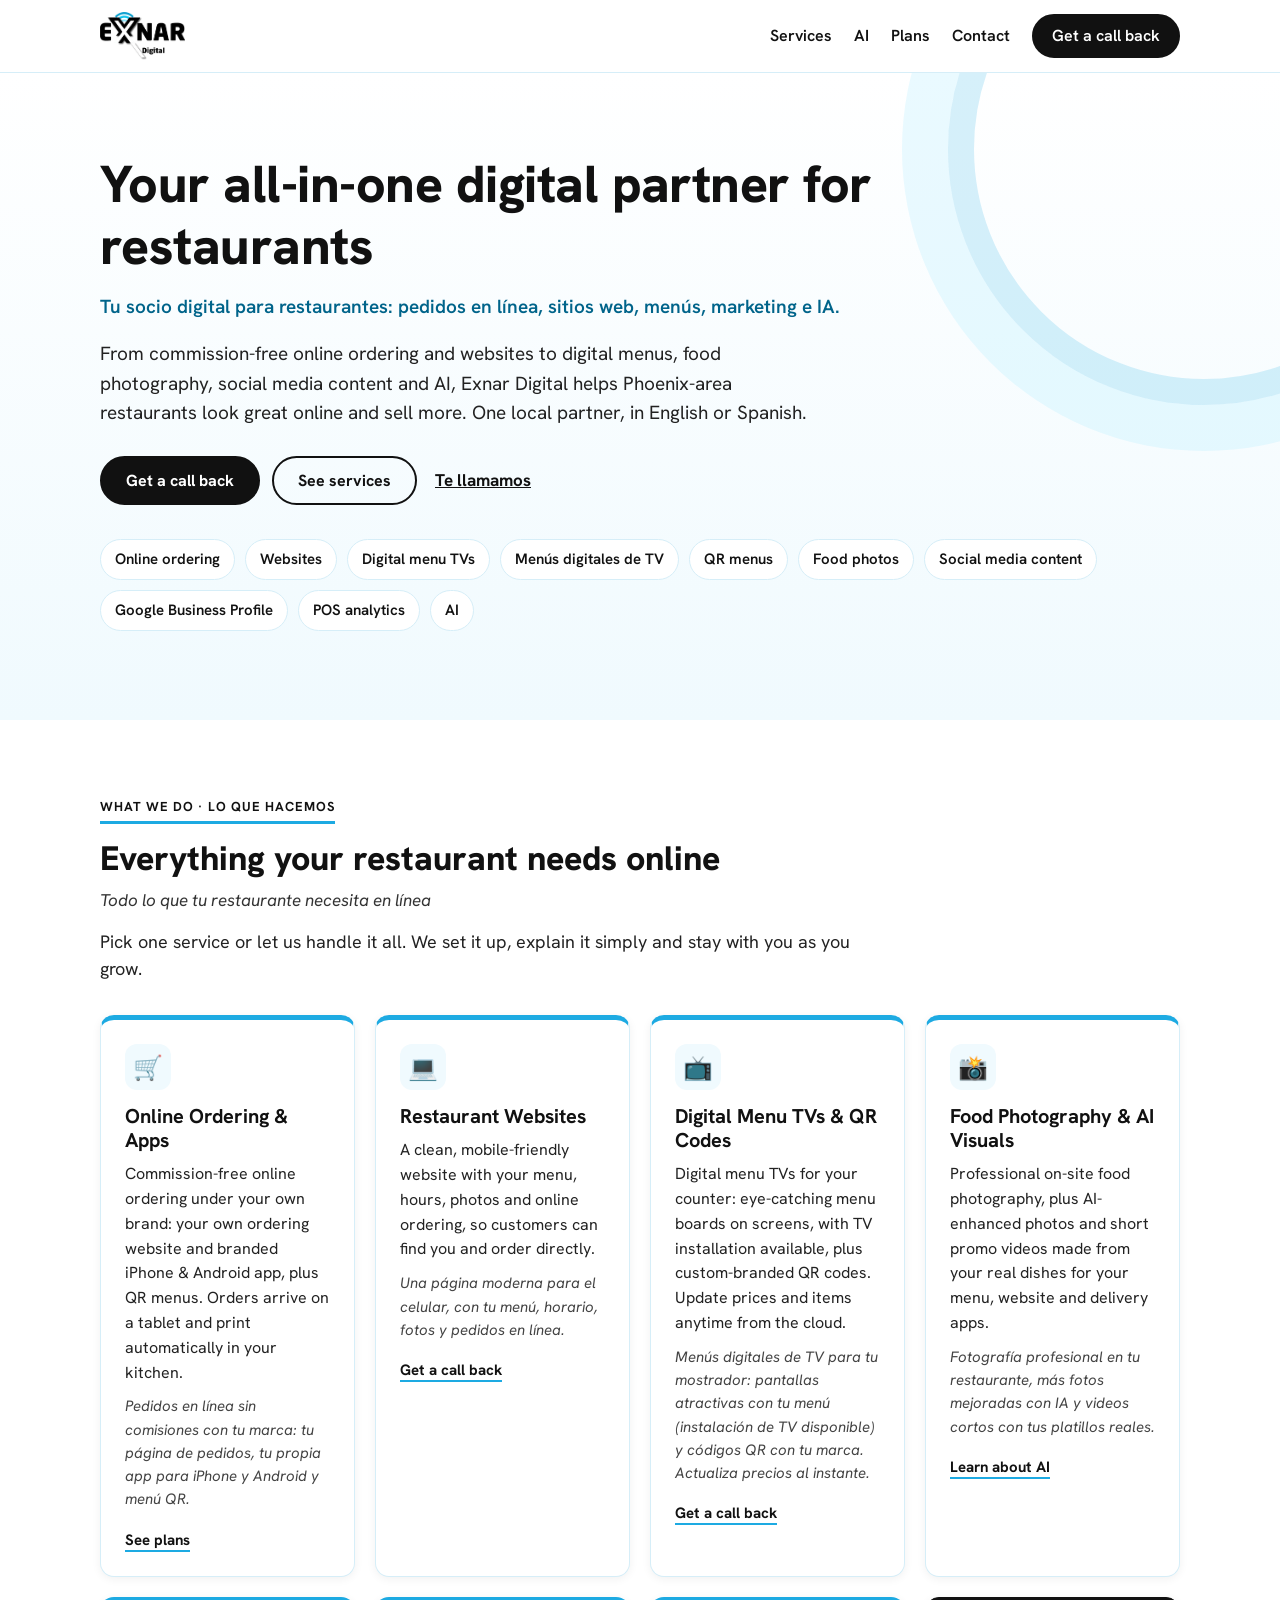
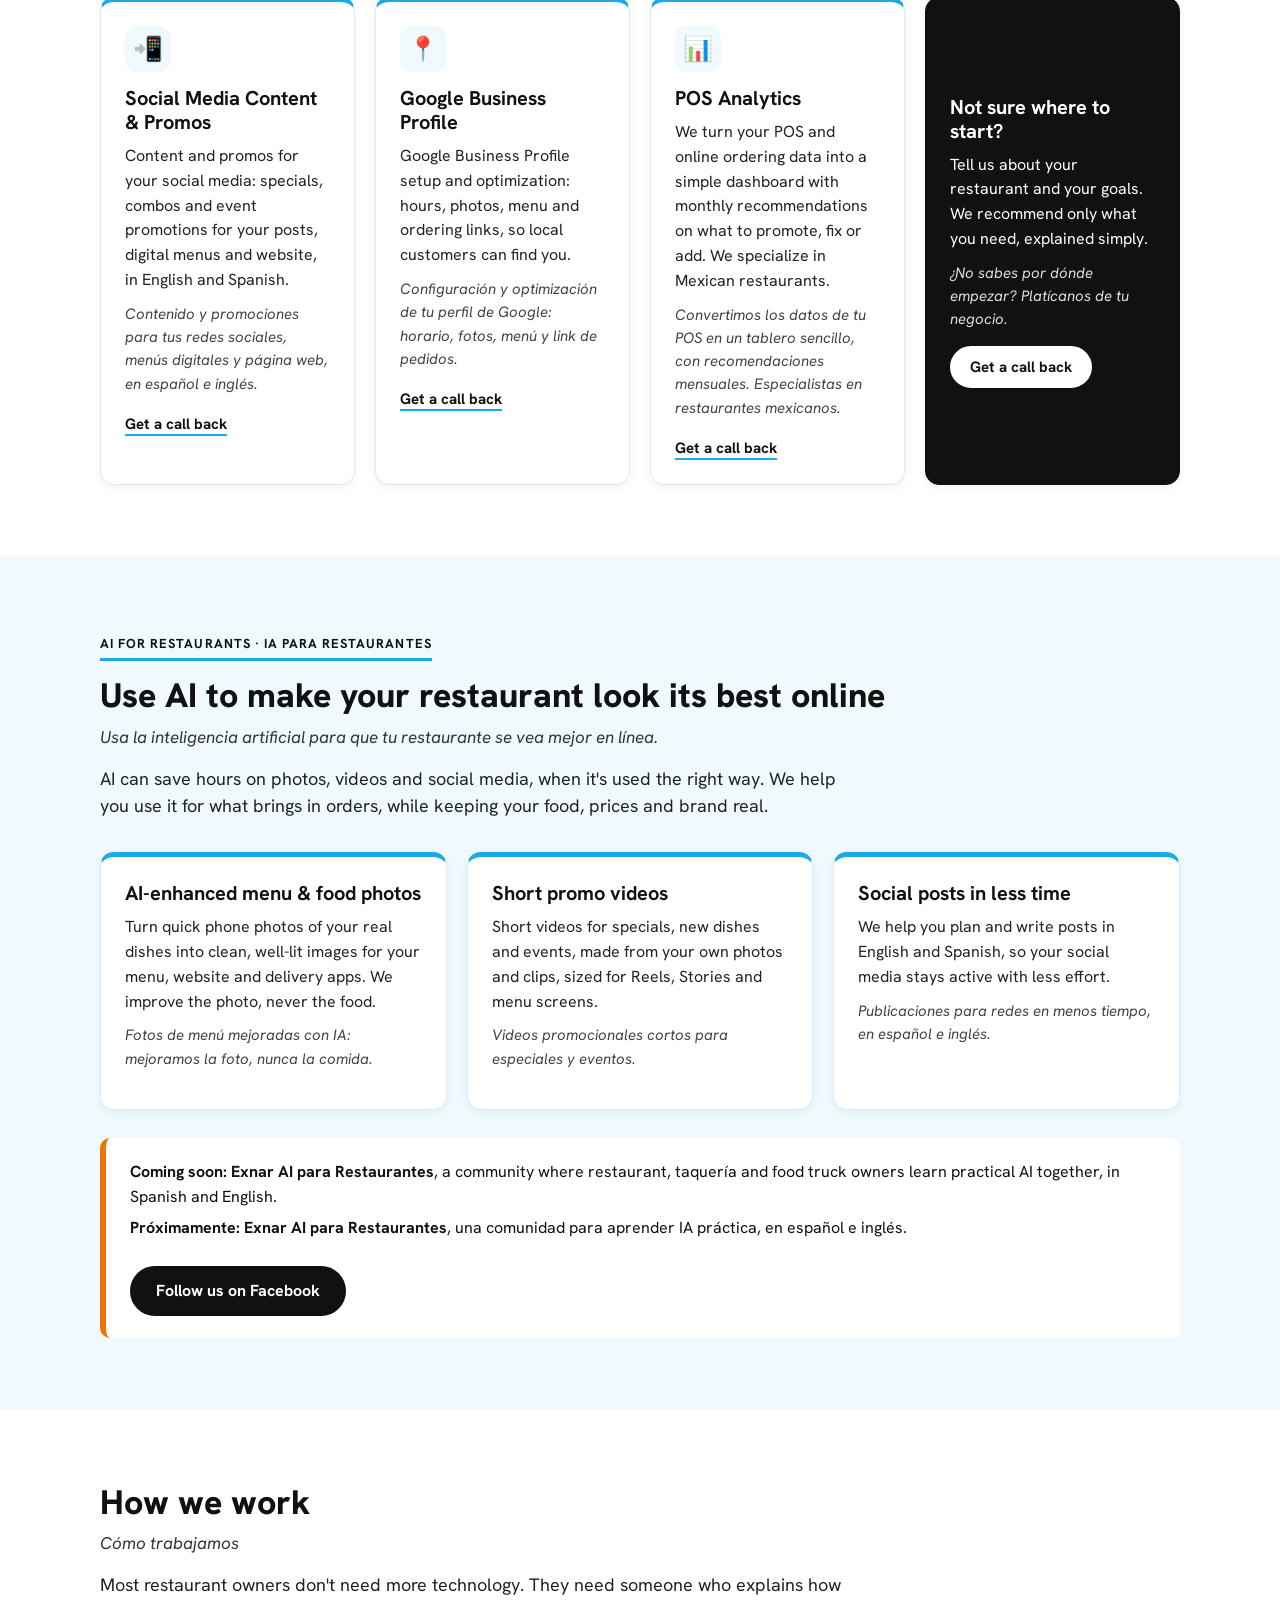
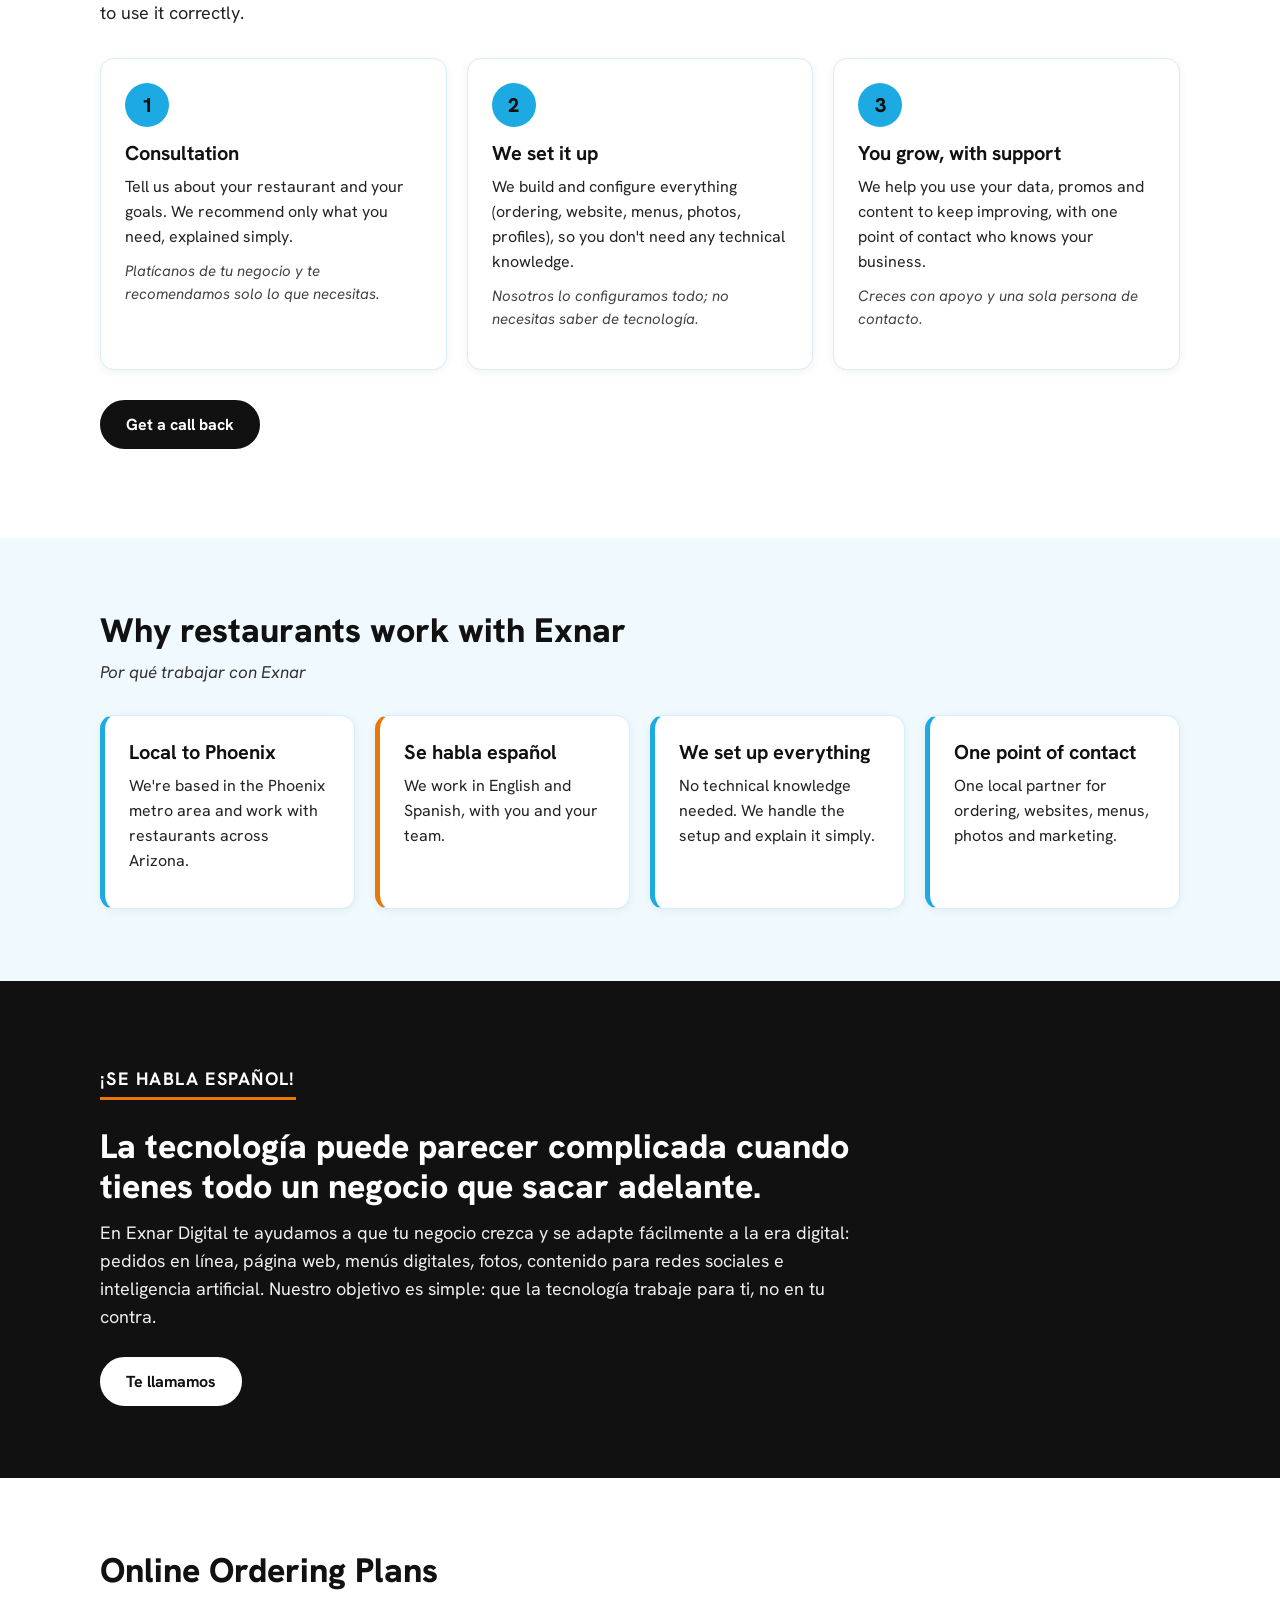
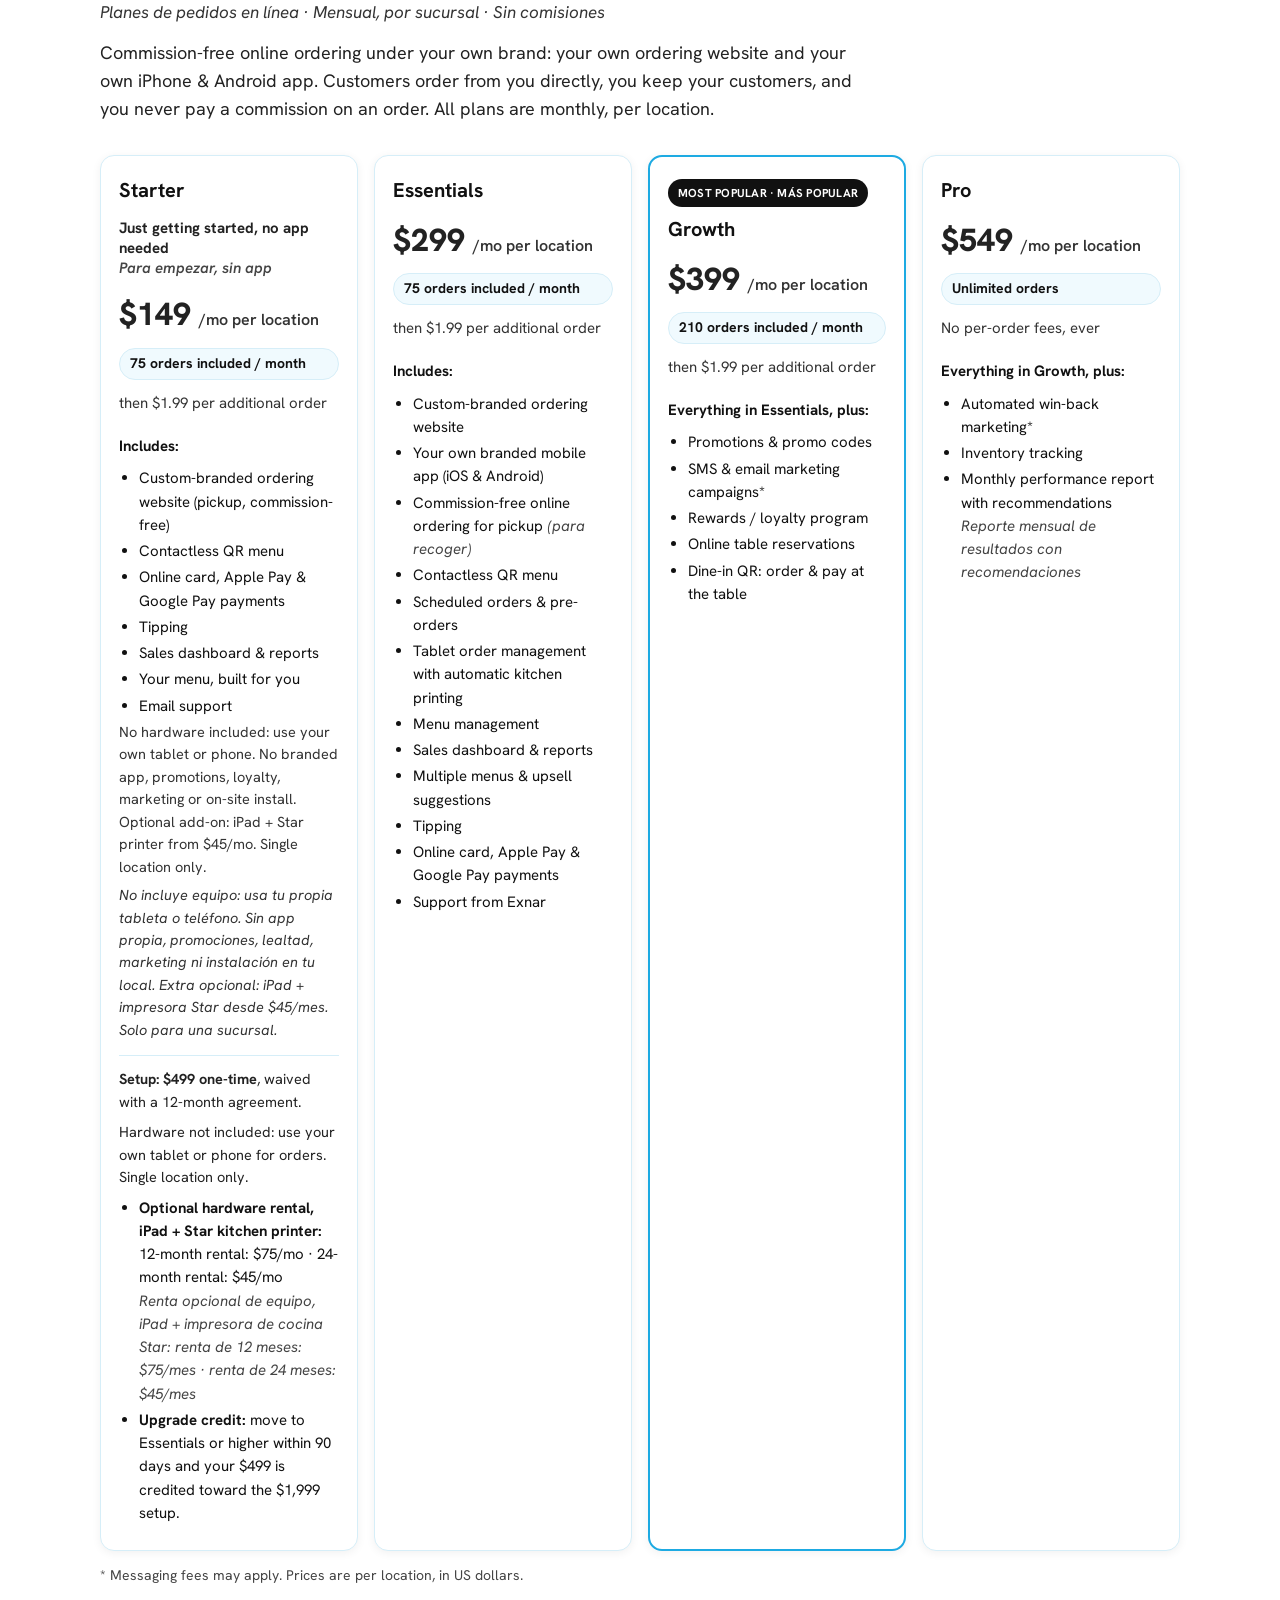
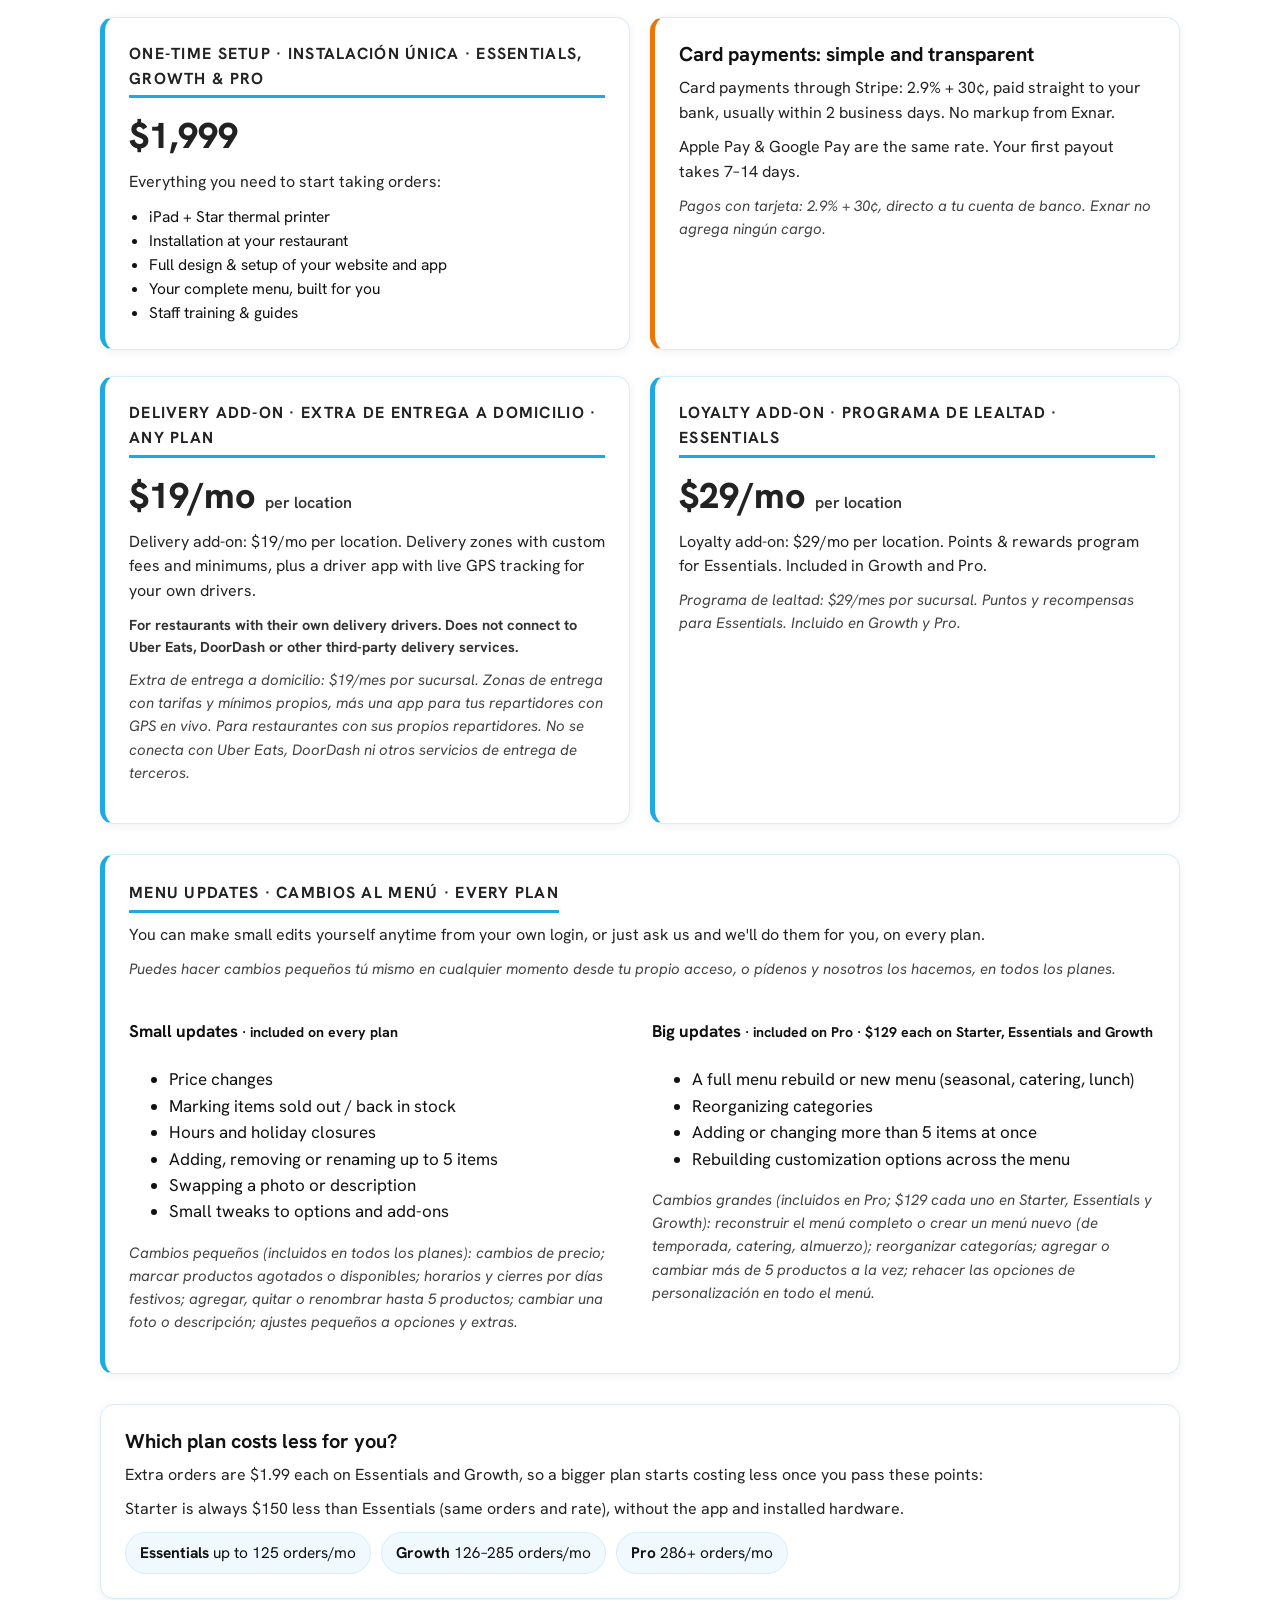
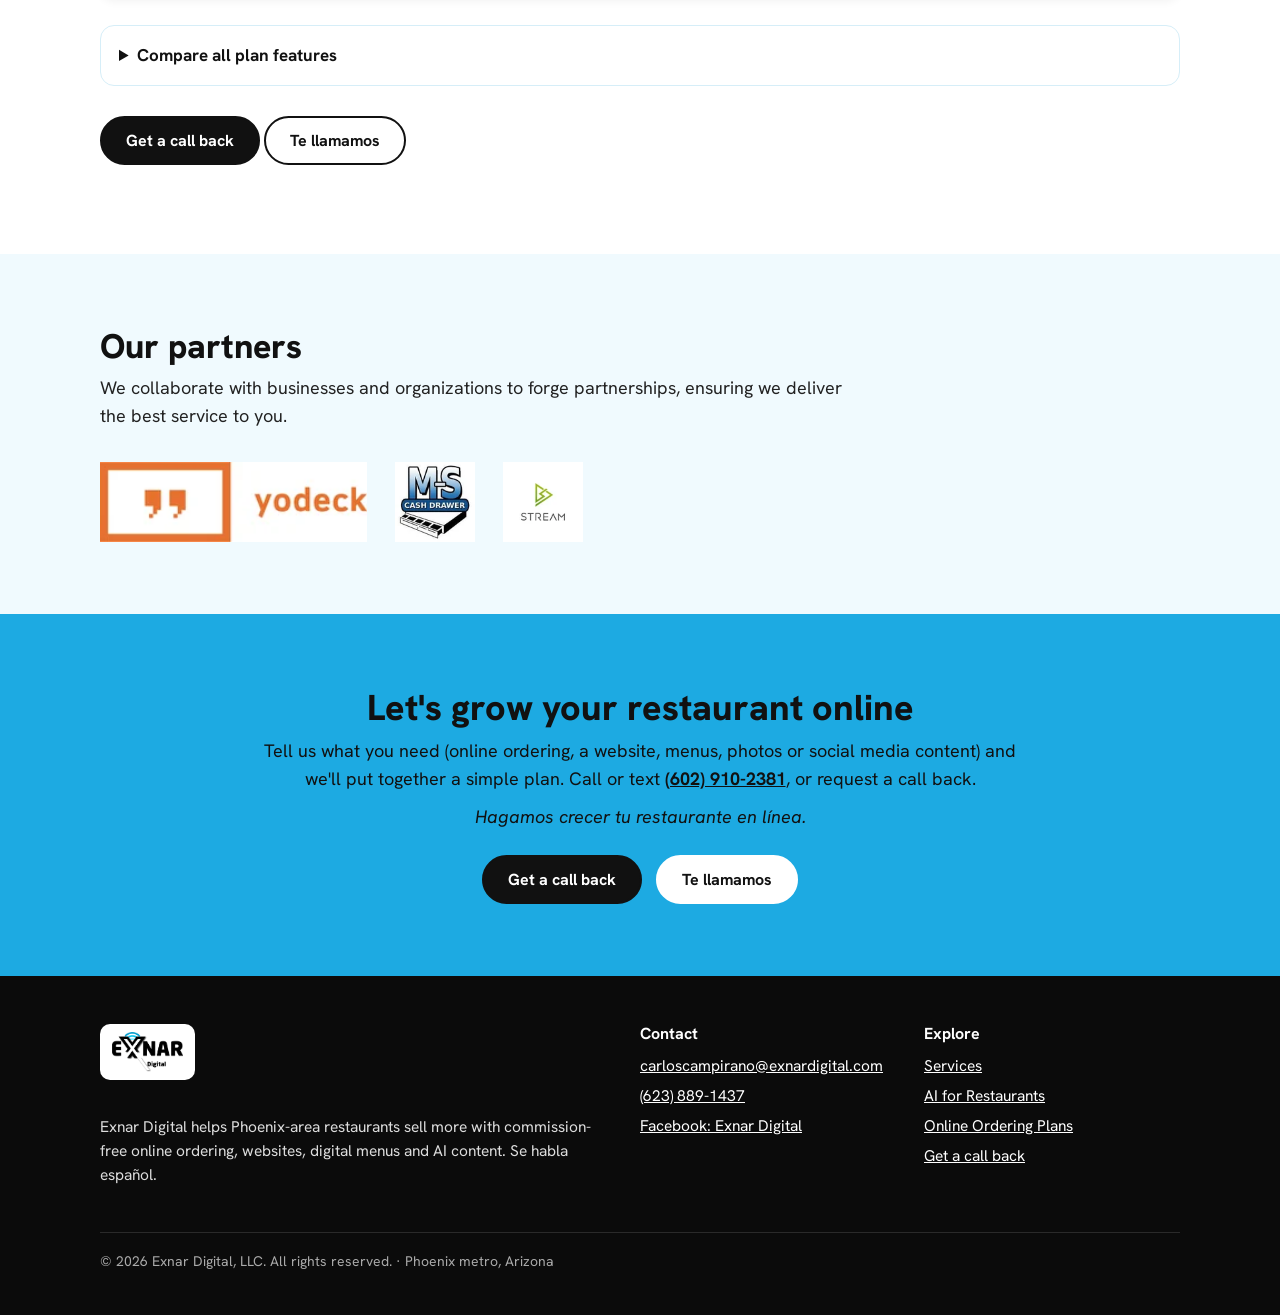
==== commit dbe59bec: "Menu updates: remove turnaround times" ====
--- a/index.html
+++ b/index.html
@@ -201,14 +201,14 @@
    <p class="es" lang="es">Puedes hacer cambios pequeños tú mismo en cualquier momento desde tu propio acceso, o pídenos y nosotros los hacemos, en todos los planes.</p>
    <div class="grid g2">
     <div>
-     <h4>Small updates <small>· included on every plan · done within 1 business day</small></h4>
+     <h4>Small updates <small>· included on every plan</small></h4>
      <ul><li>Price changes</li><li>Marking items sold out / back in stock</li><li>Hours and holiday closures</li><li>Adding, removing or renaming up to 5 items</li><li>Swapping a photo or description</li><li>Small tweaks to options and add-ons</li></ul>
-     <p class="es" lang="es">Cambios pequeños (incluidos en todos los planes, listos en 1 día hábil): cambios de precio; marcar productos agotados o disponibles; horarios y cierres por días festivos; agregar, quitar o renombrar hasta 5 productos; cambiar una foto o descripción; ajustes pequeños a opciones y extras.</p>
+     <p class="es" lang="es">Cambios pequeños (incluidos en todos los planes): cambios de precio; marcar productos agotados o disponibles; horarios y cierres por días festivos; agregar, quitar o renombrar hasta 5 productos; cambiar una foto o descripción; ajustes pequeños a opciones y extras.</p>
     </div>
     <div>
-     <h4>Big updates <small>· included on Pro · $129 each on Starter, Essentials and Growth · done within 3–5 business days</small></h4>
+     <h4>Big updates <small>· included on Pro · $129 each on Starter, Essentials and Growth</small></h4>
      <ul><li>A full menu rebuild or new menu (seasonal, catering, lunch)</li><li>Reorganizing categories</li><li>Adding or changing more than 5 items at once</li><li>Rebuilding customization options across the menu</li></ul>
-     <p class="es" lang="es">Cambios grandes (incluidos en Pro; $129 cada uno en Starter, Essentials y Growth, listos en 3 a 5 días hábiles): reconstruir el menú completo o crear un menú nuevo (de temporada, catering, almuerzo); reorganizar categorías; agregar o cambiar más de 5 productos a la vez; rehacer las opciones de personalización en todo el menú.</p>
+     <p class="es" lang="es">Cambios grandes (incluidos en Pro; $129 cada uno en Starter, Essentials y Growth): reconstruir el menú completo o crear un menú nuevo (de temporada, catering, almuerzo); reorganizar categorías; agregar o cambiar más de 5 productos a la vez; rehacer las opciones de personalización en todo el menú.</p>
     </div>
    </div>
   </article>
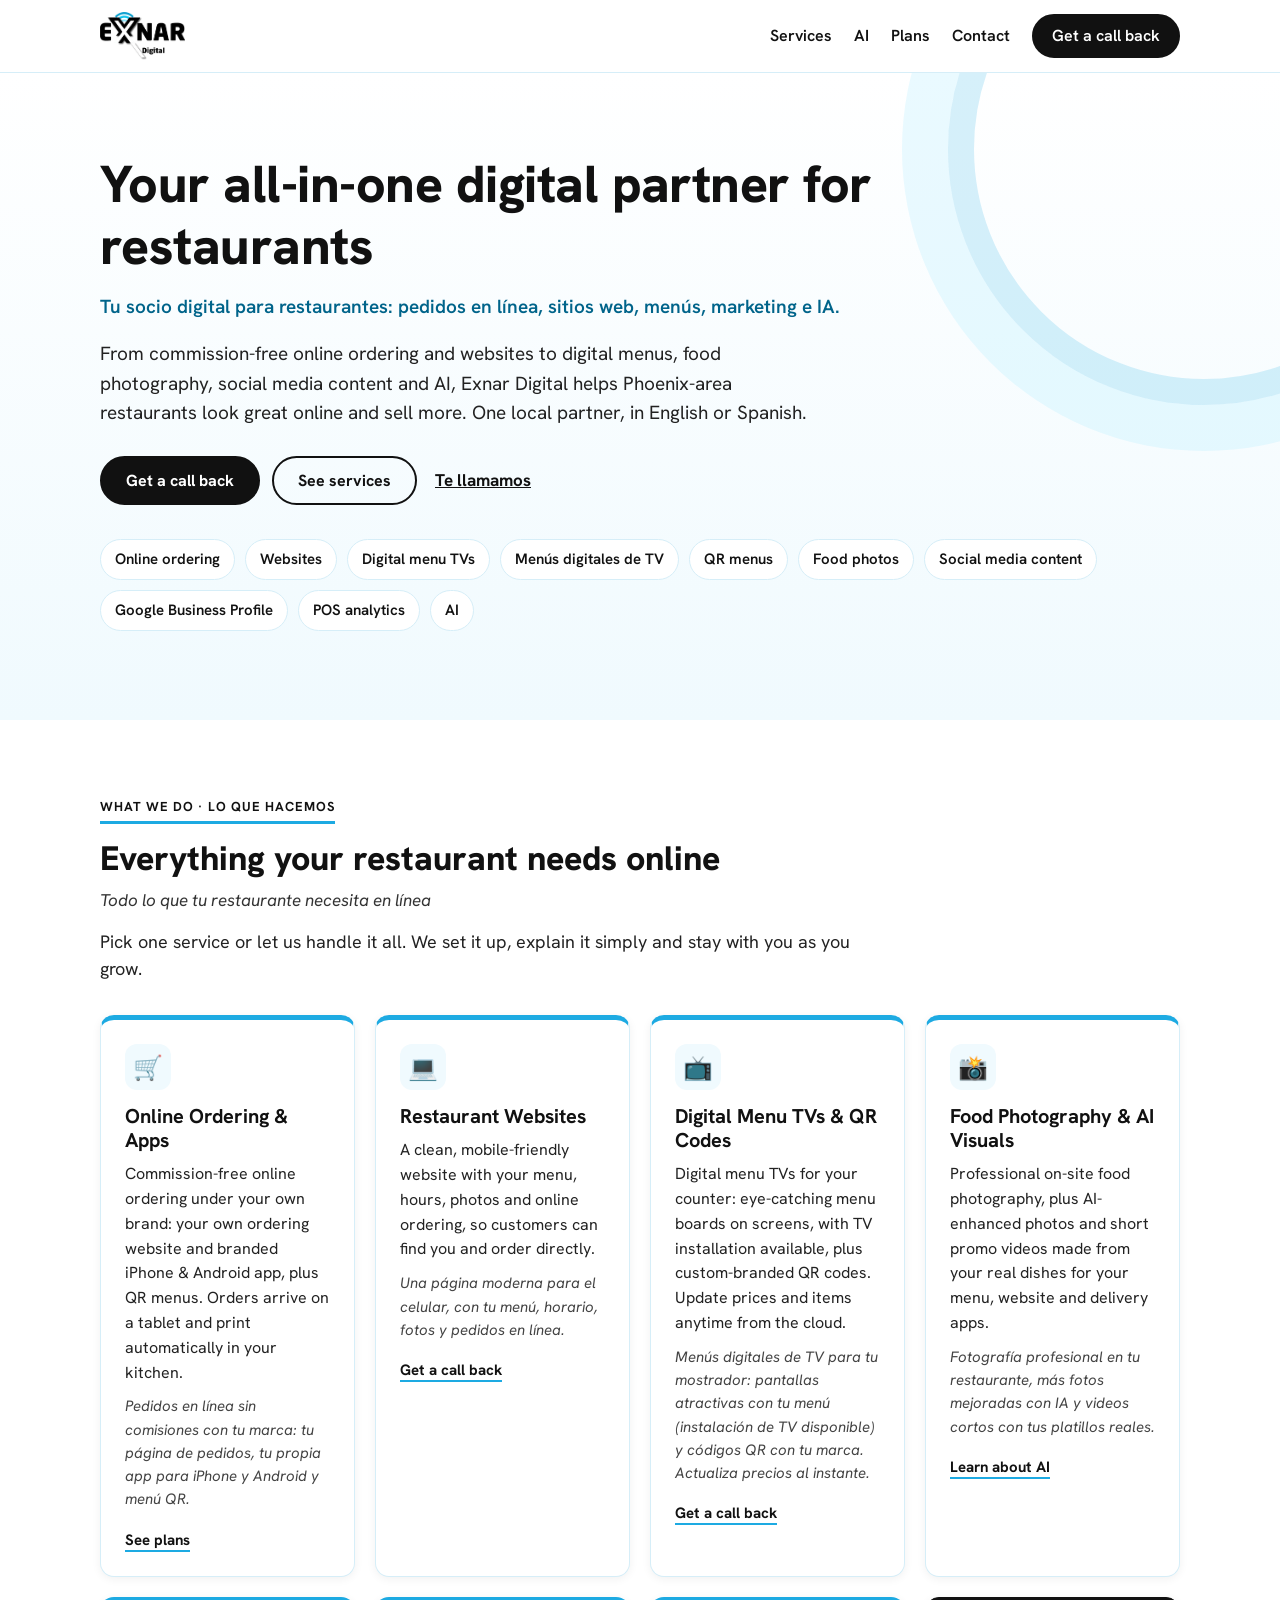
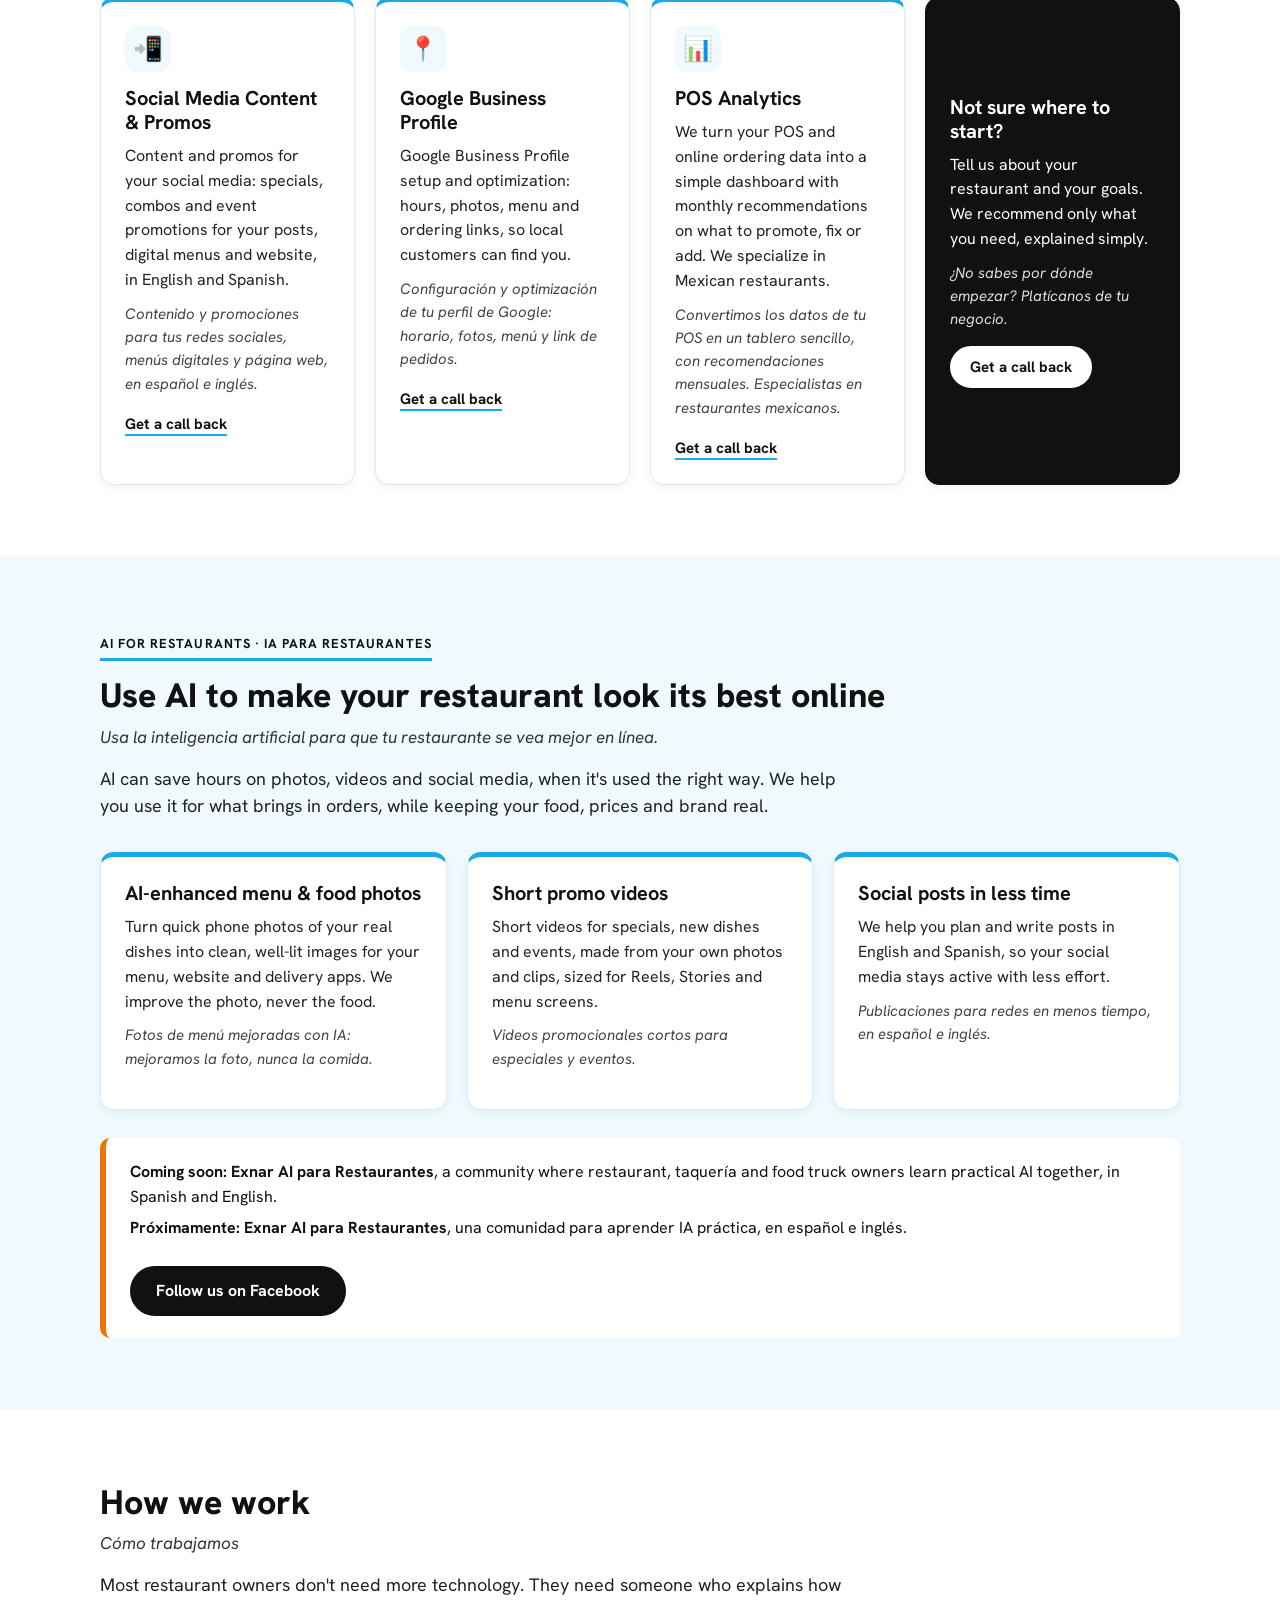
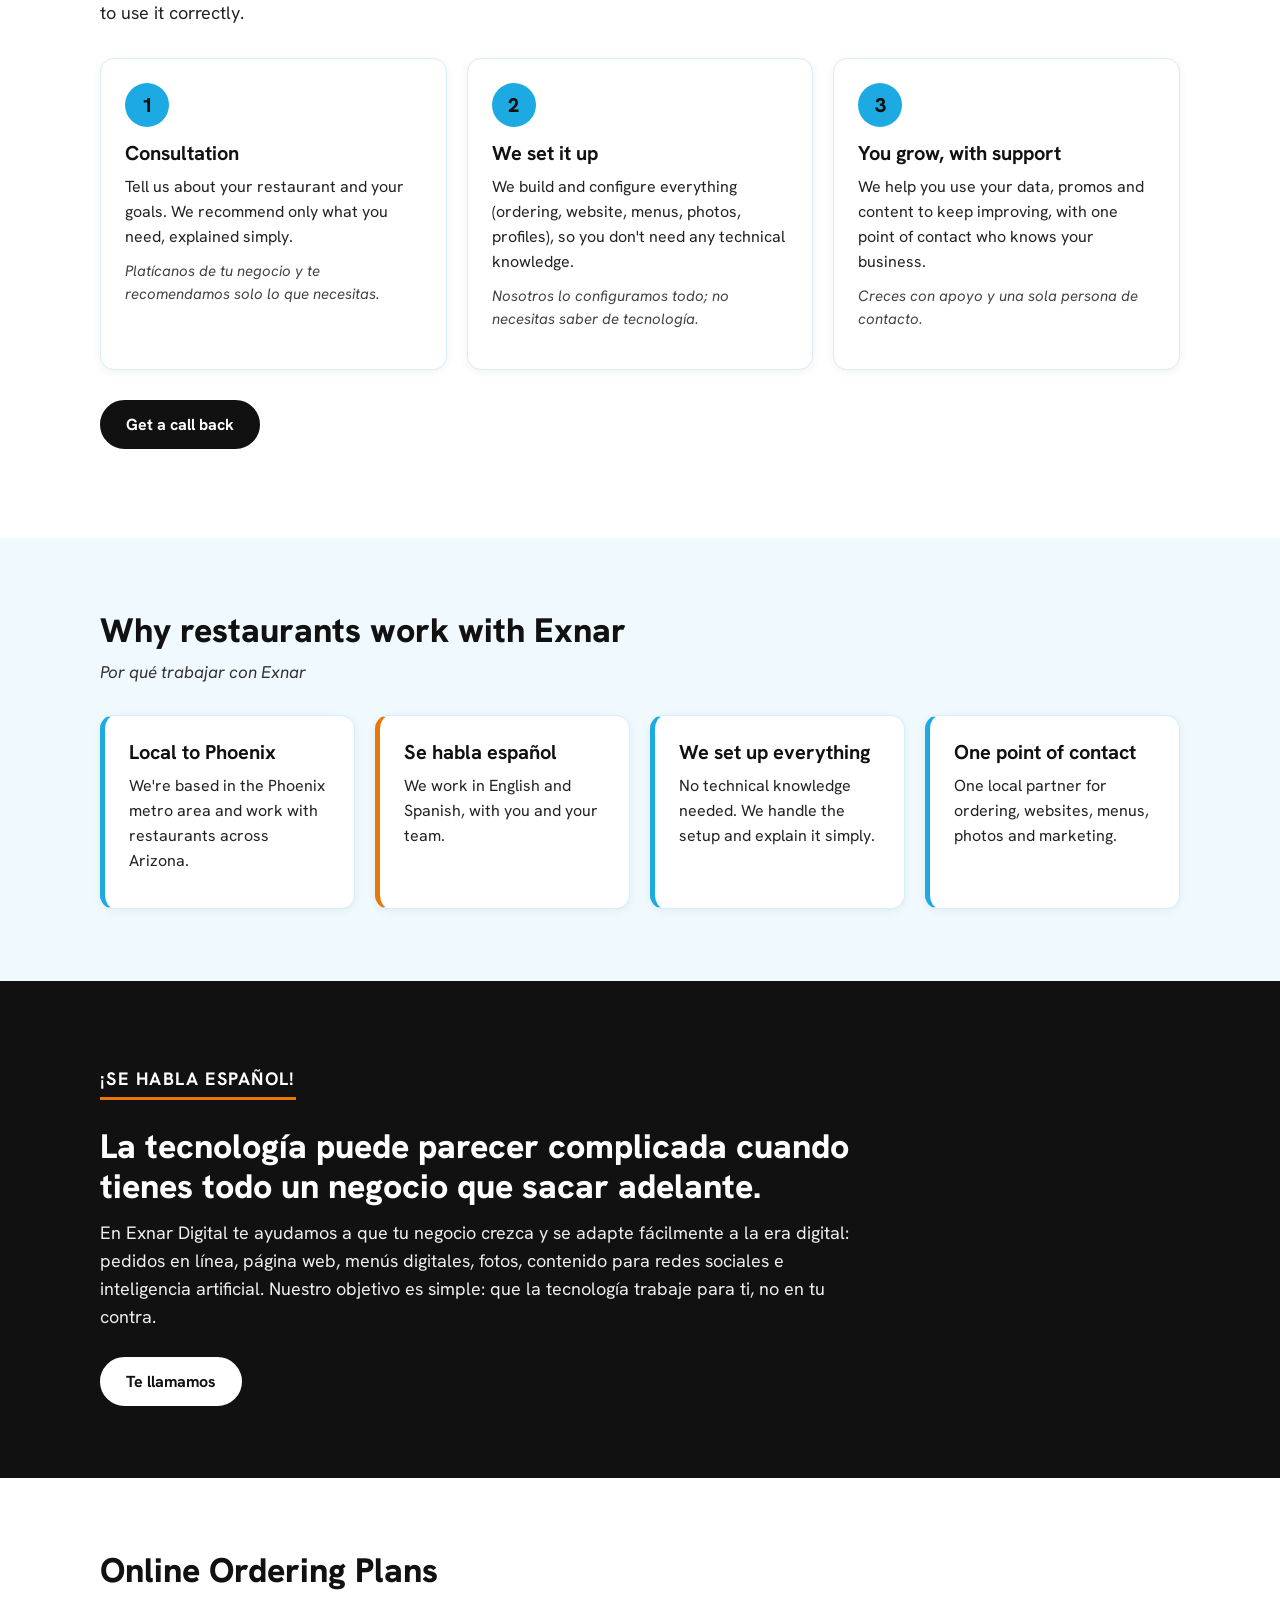
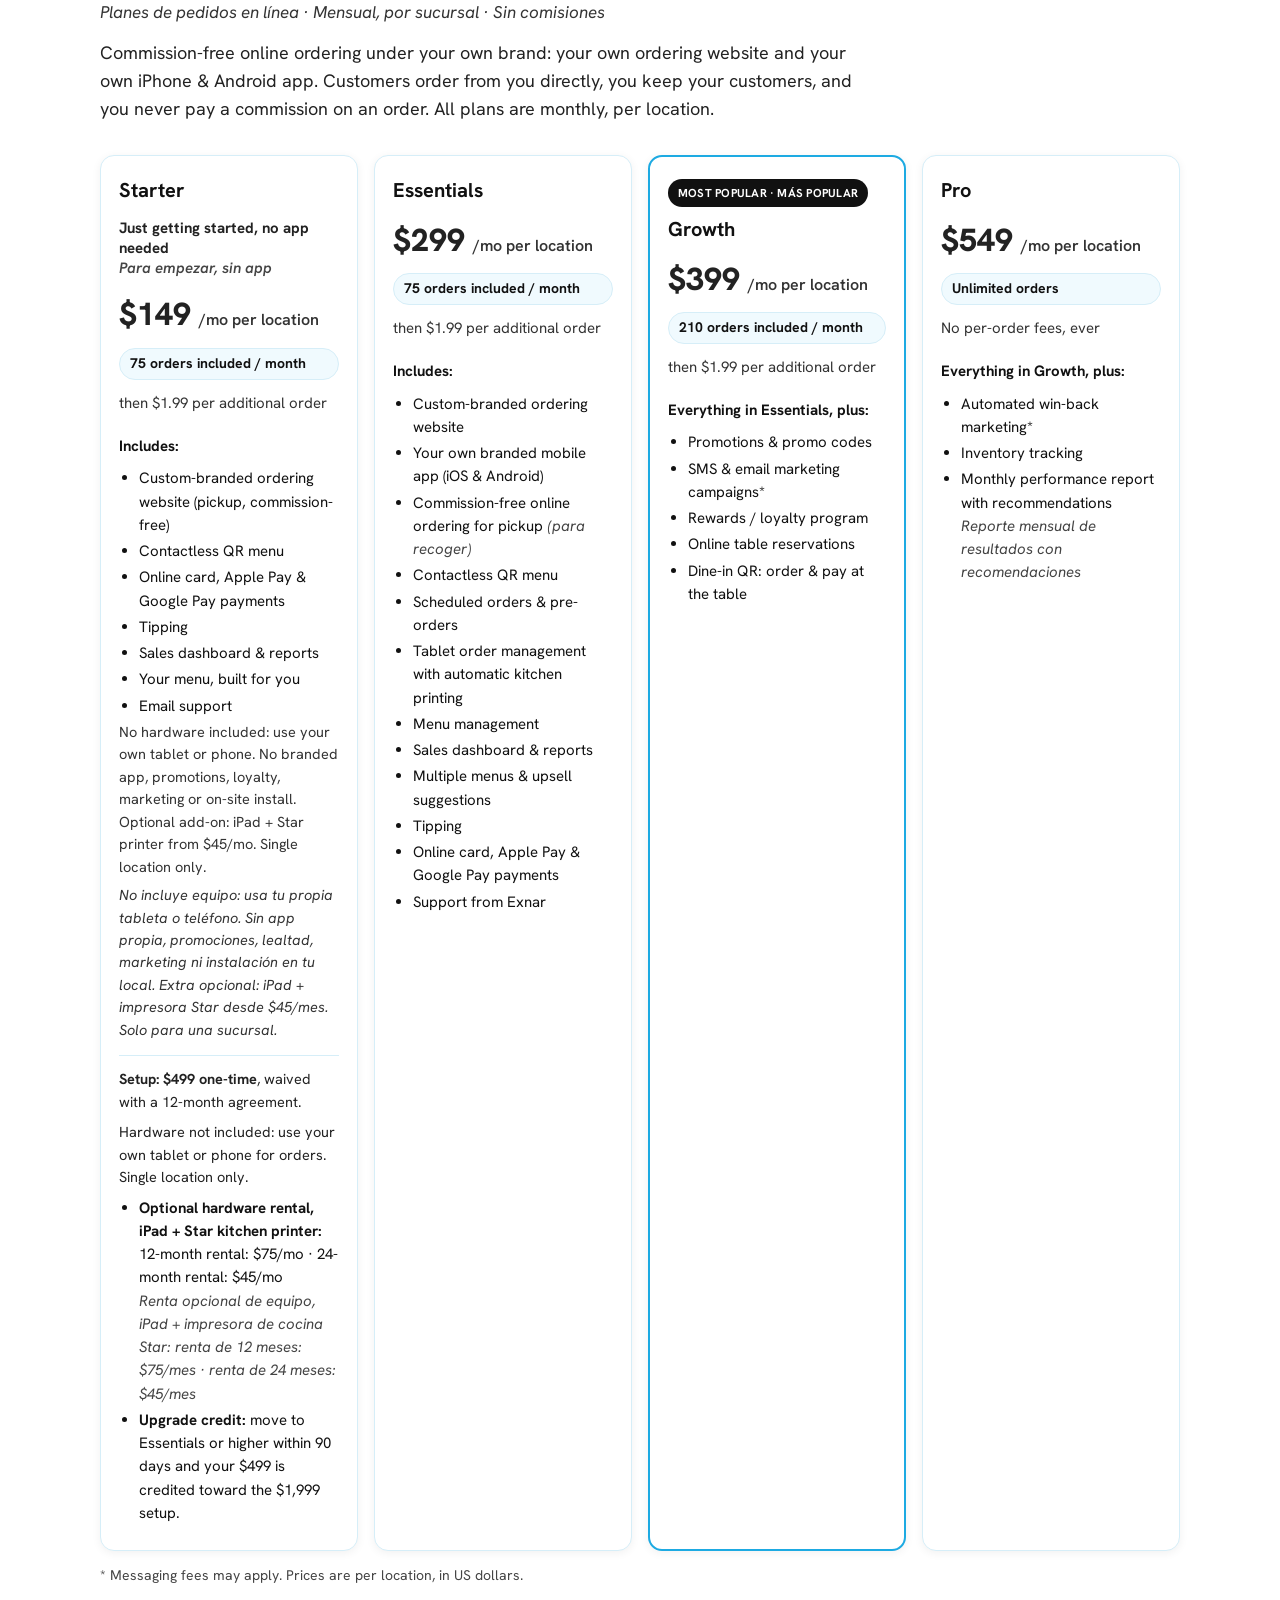
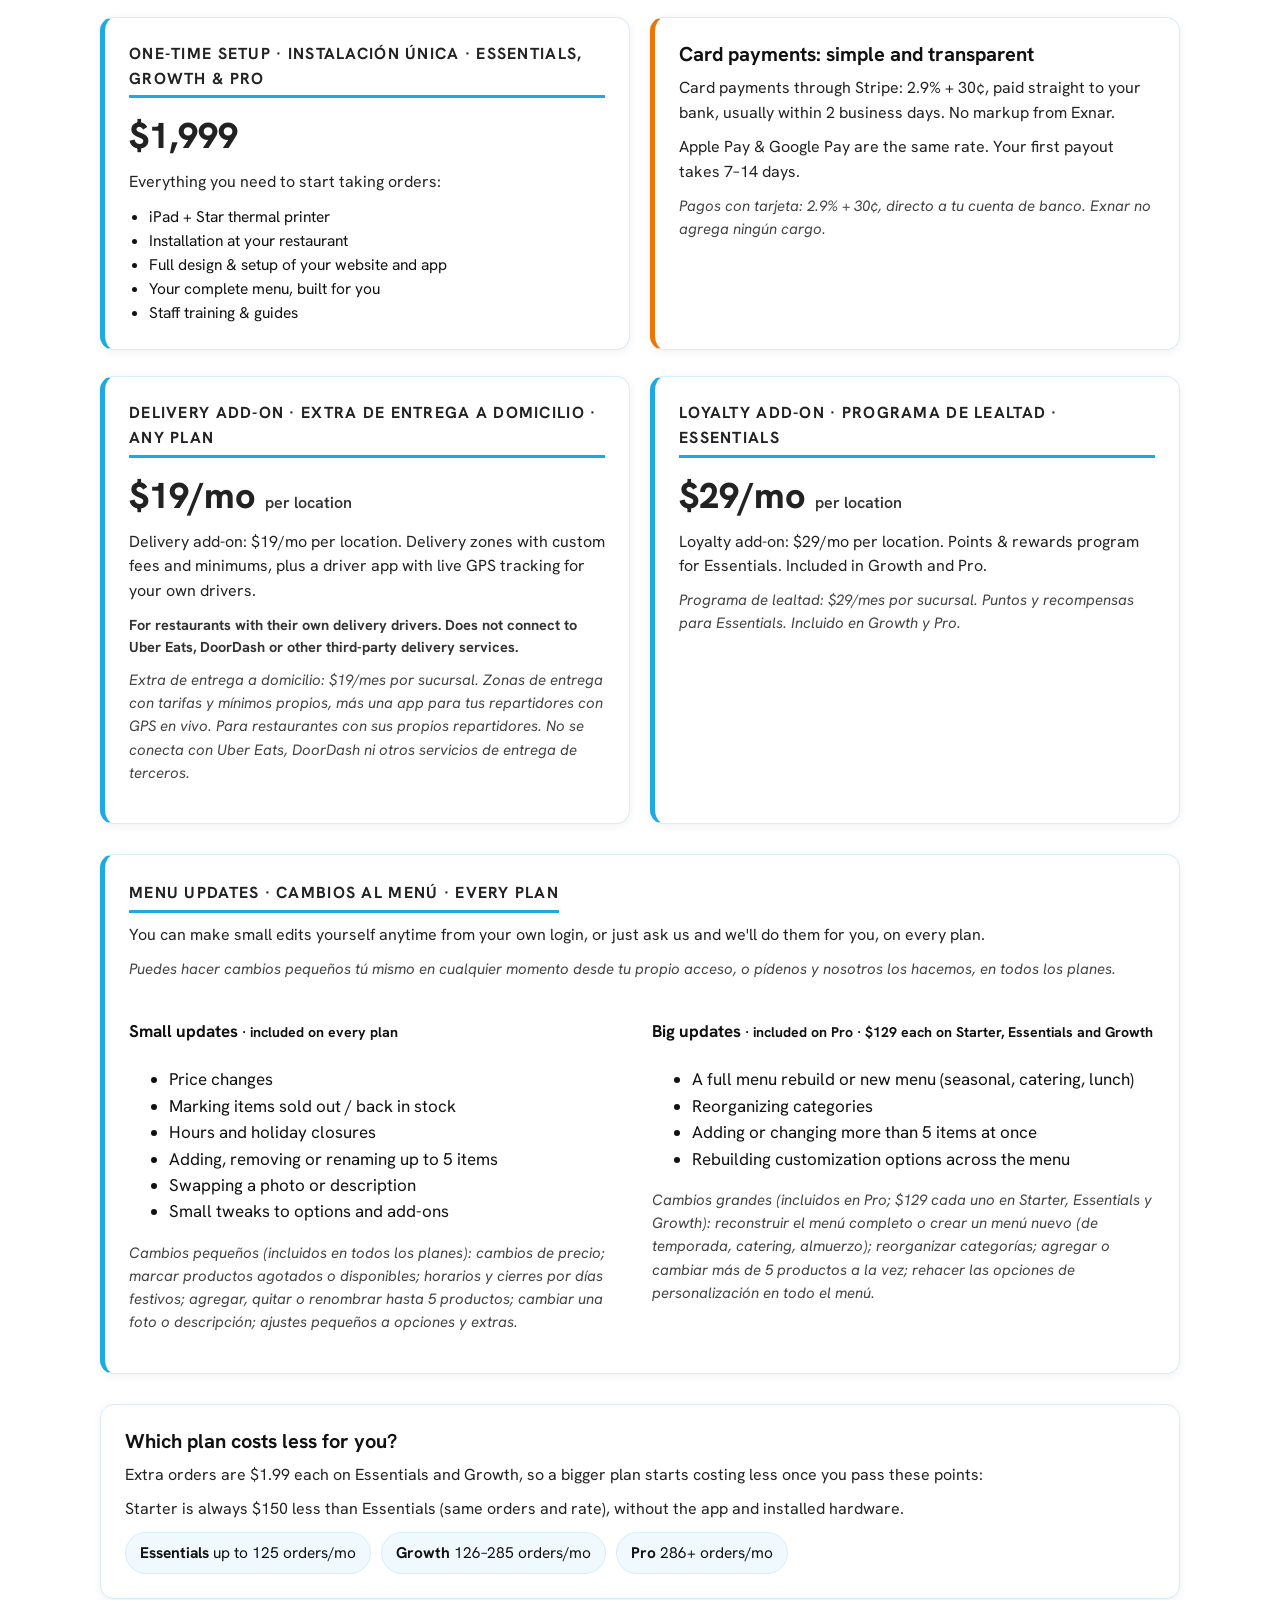
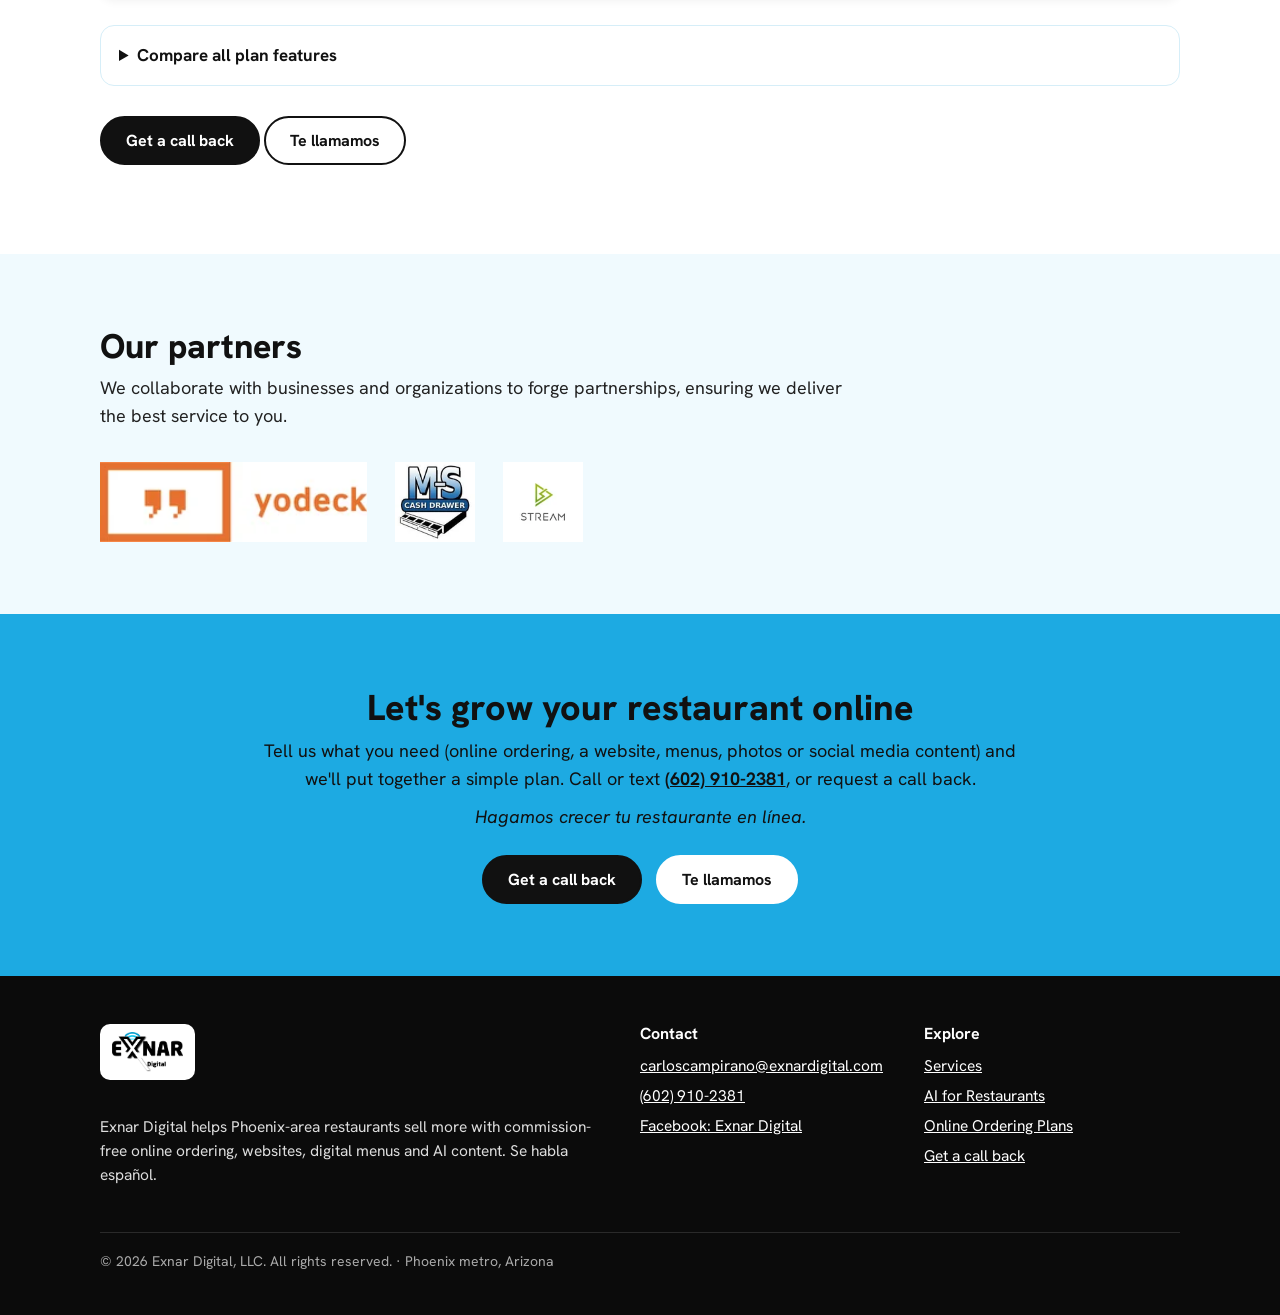
==== commit e8614ee9: "Update public phone number to (602) 910-2381 (footer, JSON-LD, tel: links)" ====
--- a/index.html
+++ b/index.html
@@ -23,7 +23,7 @@
 <link rel="preconnect" href="https://fonts.gstatic.com" crossorigin>
 <link href="https://fonts.googleapis.com/css2?family=Hanken+Grotesk:ital,wght@0,400;0,600;0,700;0,800;1,400&display=swap" rel="stylesheet">
 <link rel="stylesheet" href="assets/styles.css">
-<script type="application/ld+json">{"@context":"https://schema.org","@type":"ProfessionalService","name":"Exnar Digital","url":"https://www.exnardigital.com/","logo":"https://www.exnardigital.com/assets/img/logo-lg.png","image":"https://www.exnardigital.com/assets/img/og-image.png","email":"carloscampirano@exnardigital.com","telephone":"+1-623-889-1437","areaServed":{"@type":"Place","name":"Phoenix metropolitan area, Arizona"},"knowsLanguage":["en","es"],"sameAs":["https://www.facebook.com/profile.php?id=61595524957636"]}</script>
+<script type="application/ld+json">{"@context":"https://schema.org","@type":"ProfessionalService","name":"Exnar Digital","url":"https://www.exnardigital.com/","logo":"https://www.exnardigital.com/assets/img/logo-lg.png","image":"https://www.exnardigital.com/assets/img/og-image.png","email":"carloscampirano@exnardigital.com","telephone":"+1-602-910-2381","areaServed":{"@type":"Place","name":"Phoenix metropolitan area, Arizona"},"knowsLanguage":["en","es"],"sameAs":["https://www.facebook.com/profile.php?id=61595524957636"]}</script>
 </head>
 <body>
 <a class="skip" href="#main">Skip to content</a>
@@ -265,7 +265,7 @@
     <h3>Contact</h3>
     <ul>
      <li><a href="mailto:carloscampirano@exnardigital.com">carloscampirano@exnardigital.com</a></li>
-     <li><a href="tel:+16238891437">(623) 889-1437</a></li>
+     <li><a href="tel:+16029102381">(602) 910-2381</a></li>
      <li><a href="https://www.facebook.com/profile.php?id=61595524957636" target="_blank" rel="noopener">Facebook: Exnar Digital</a></li>
     </ul>
    </div>
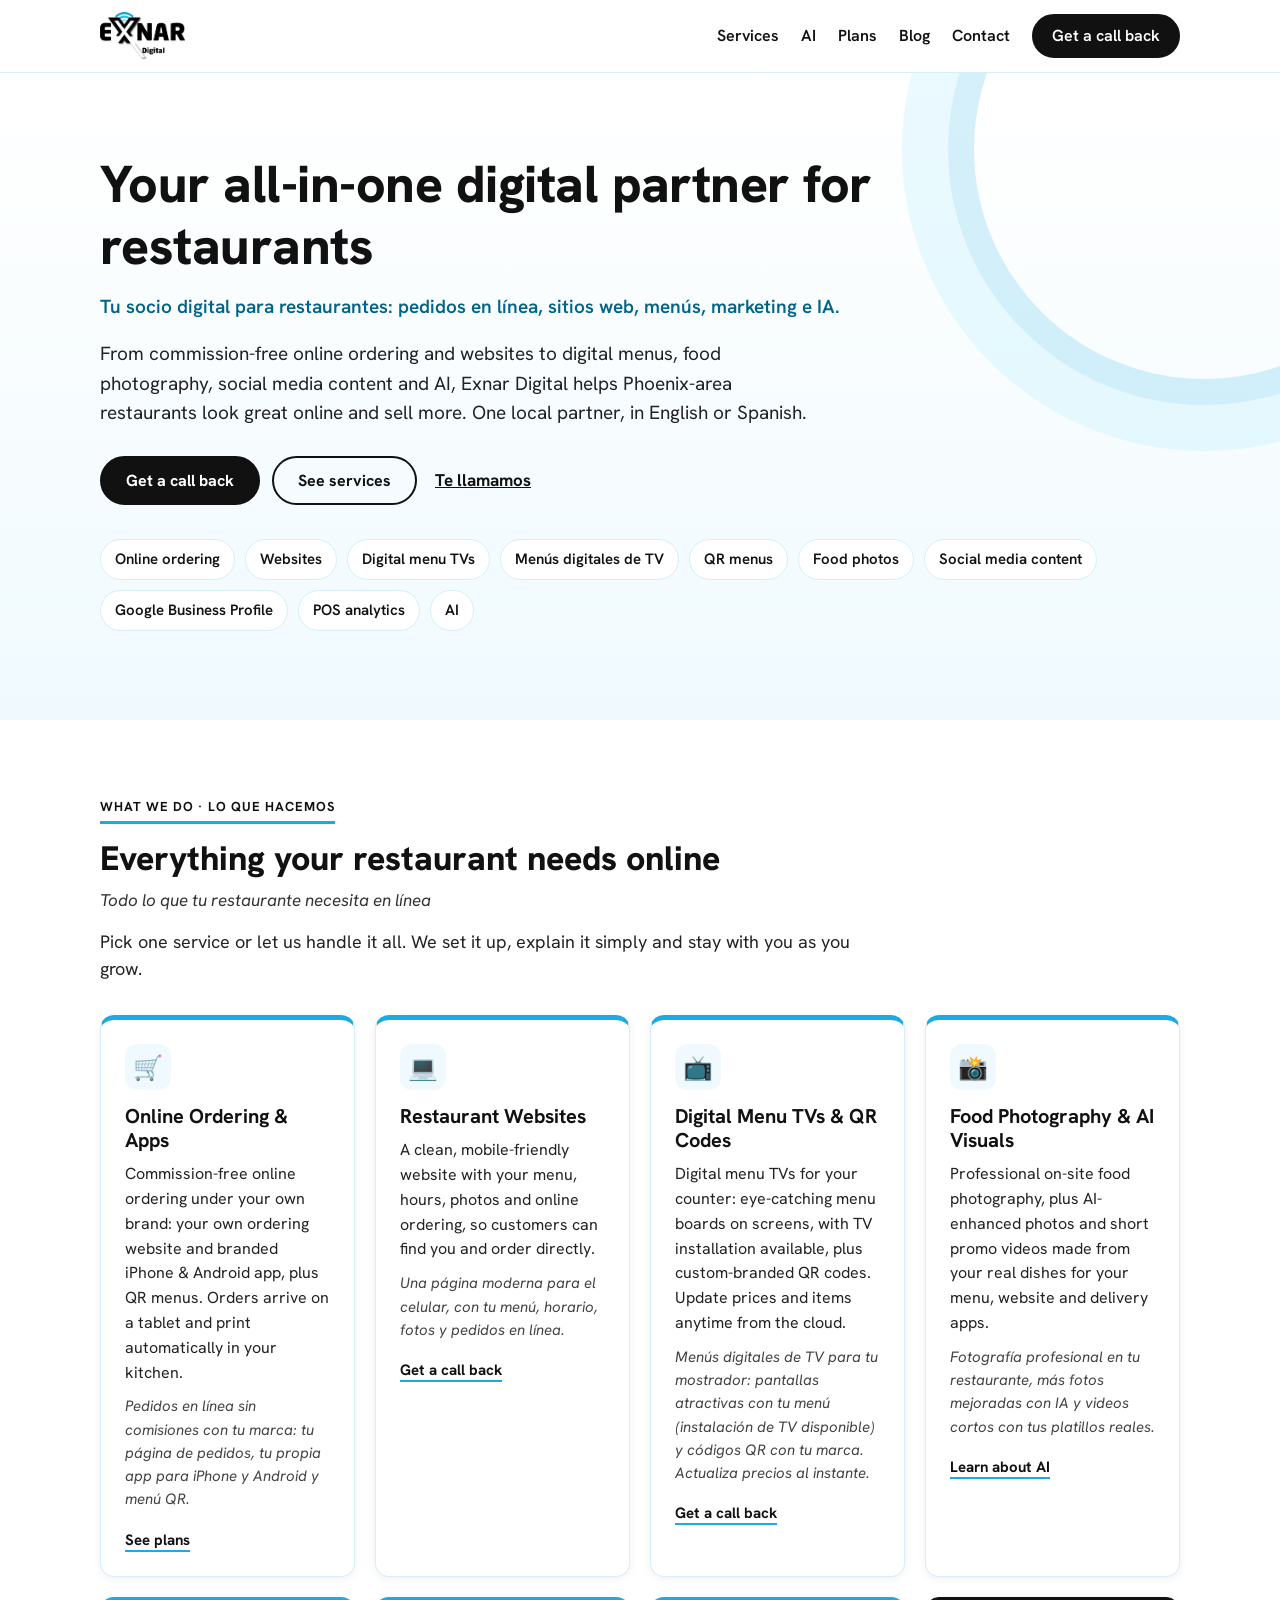
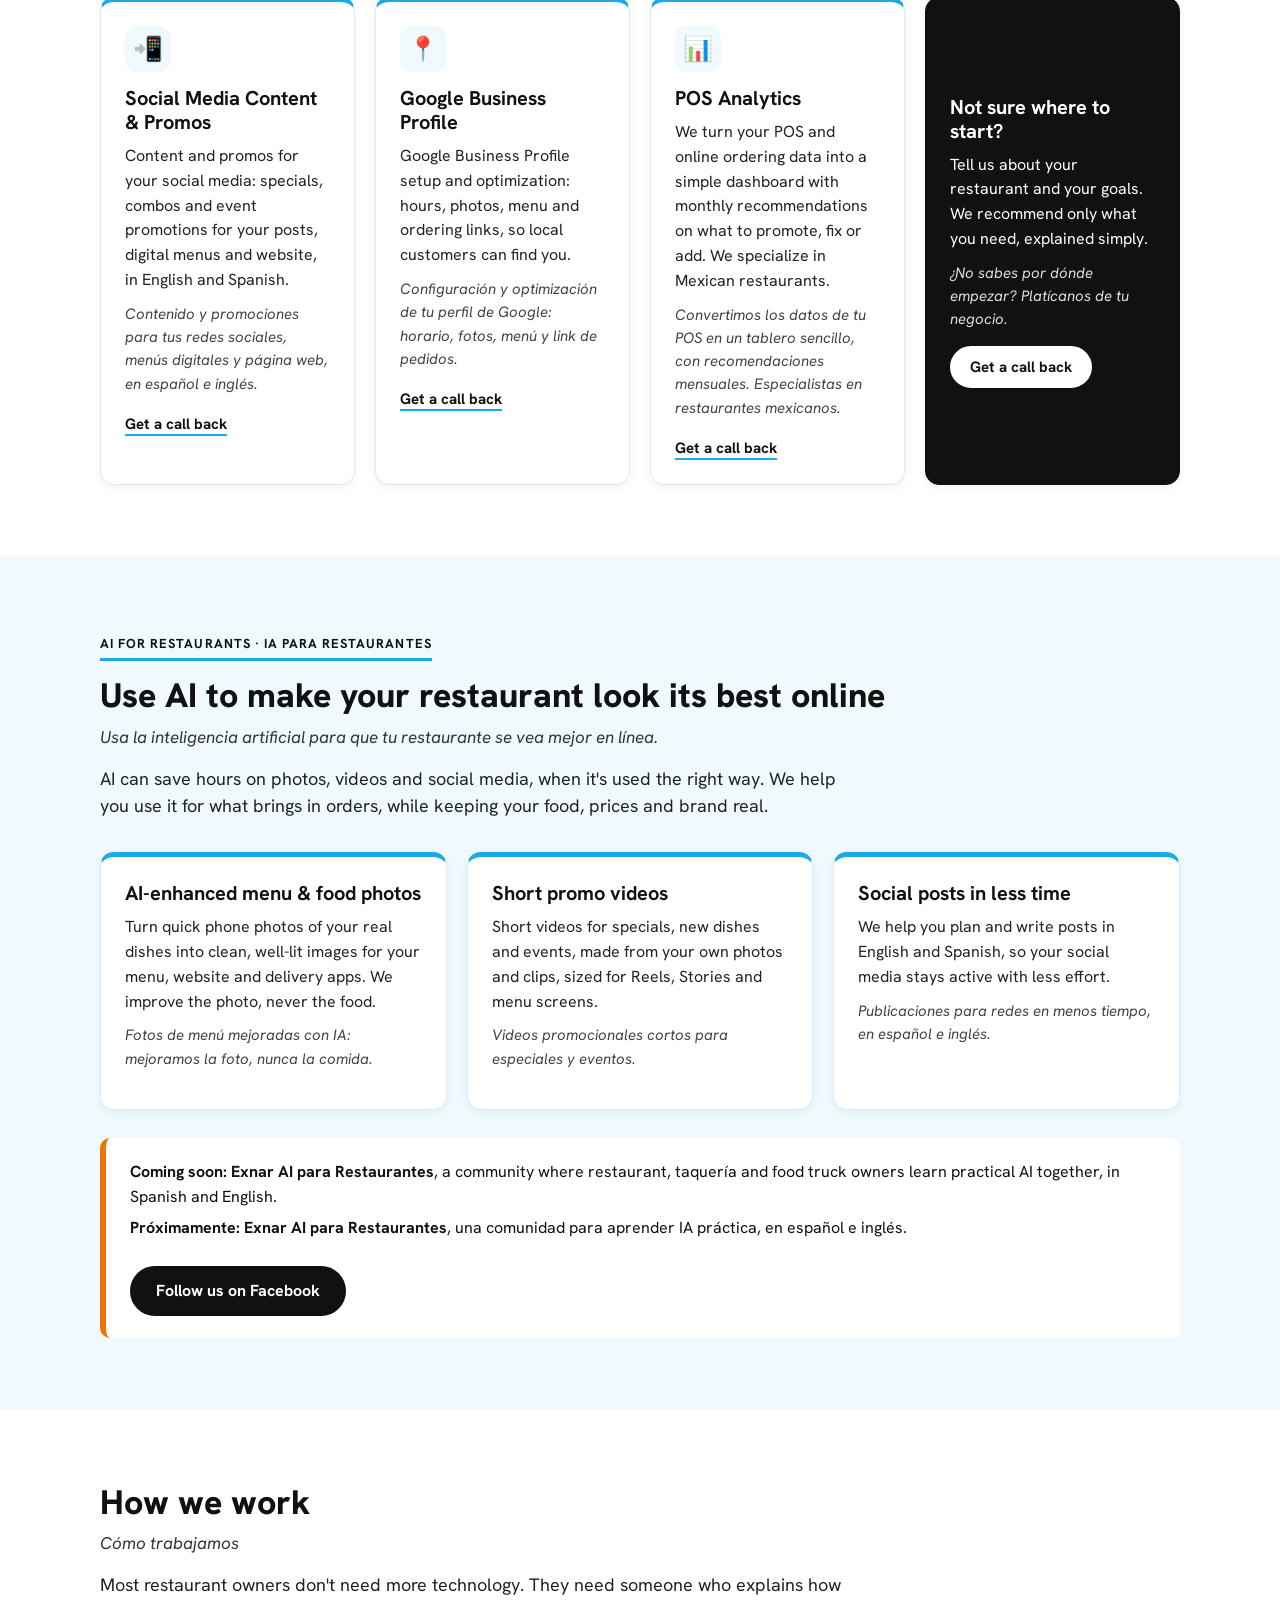
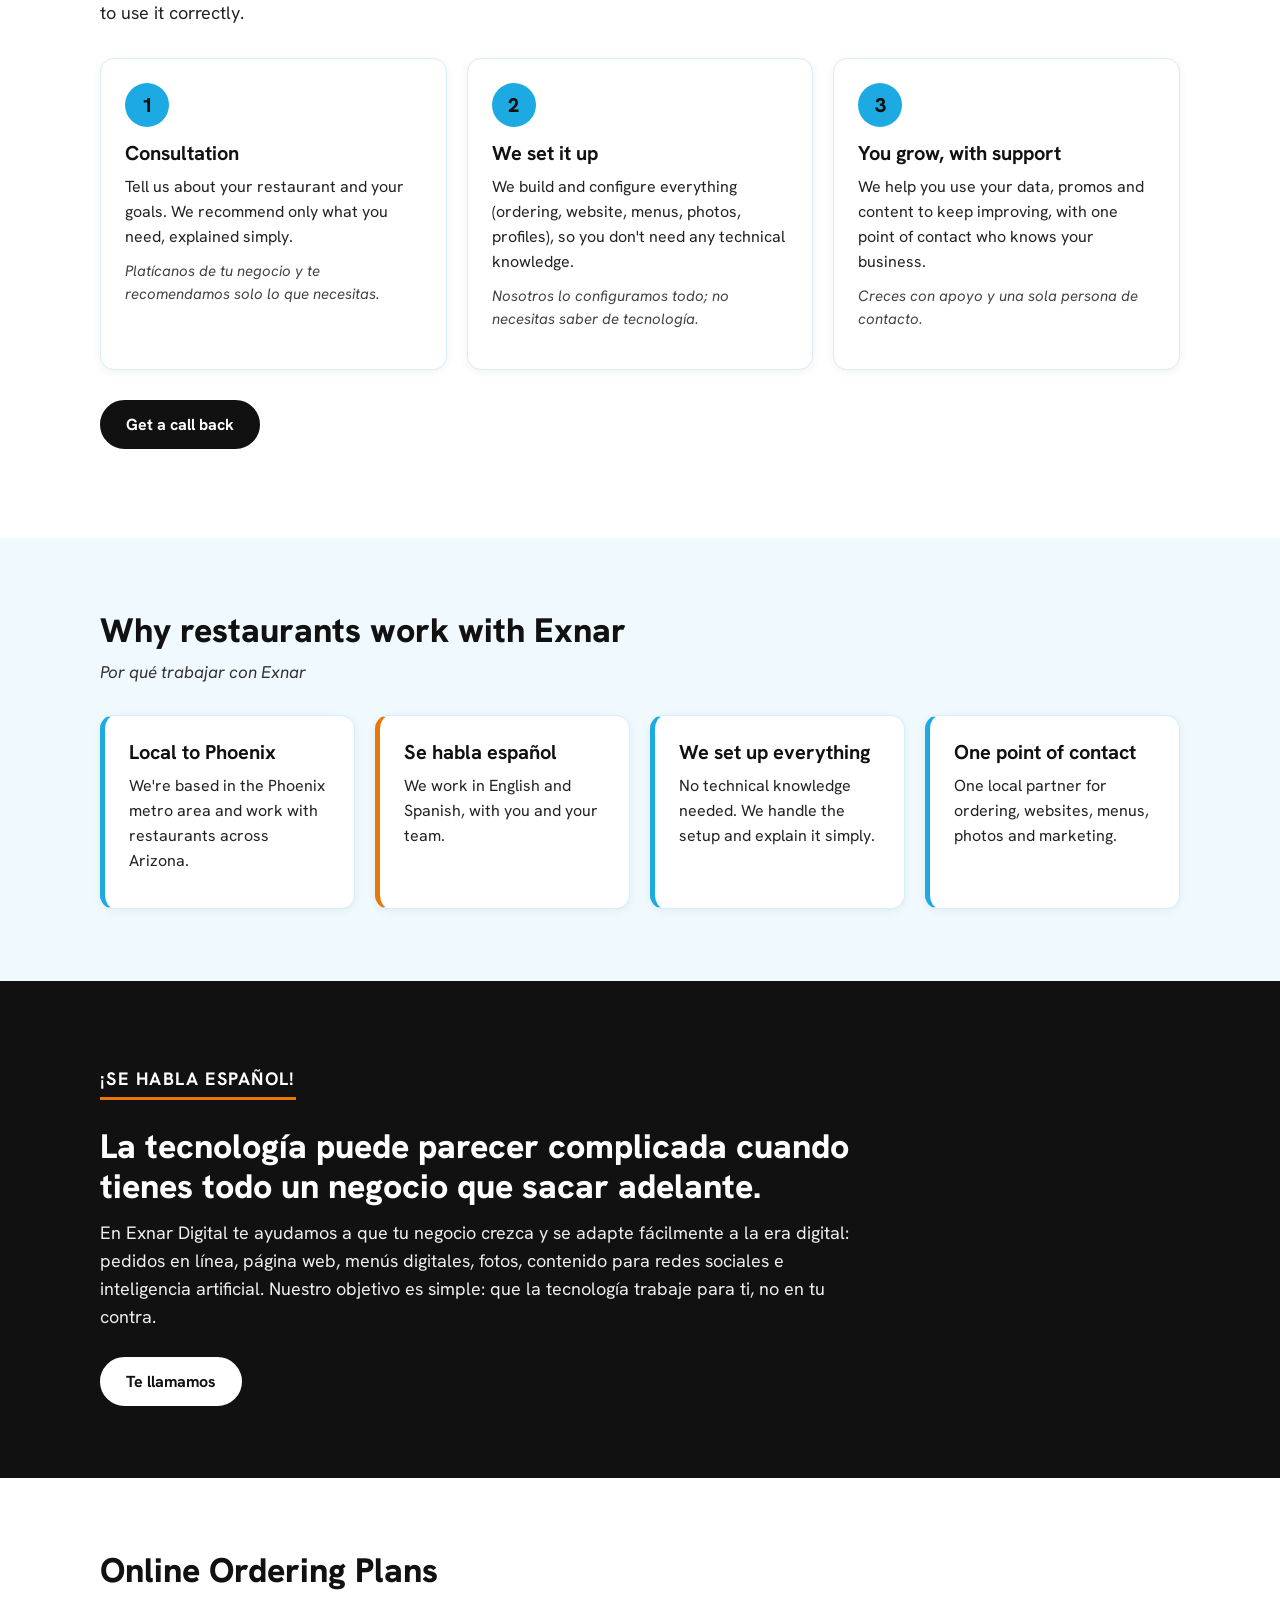
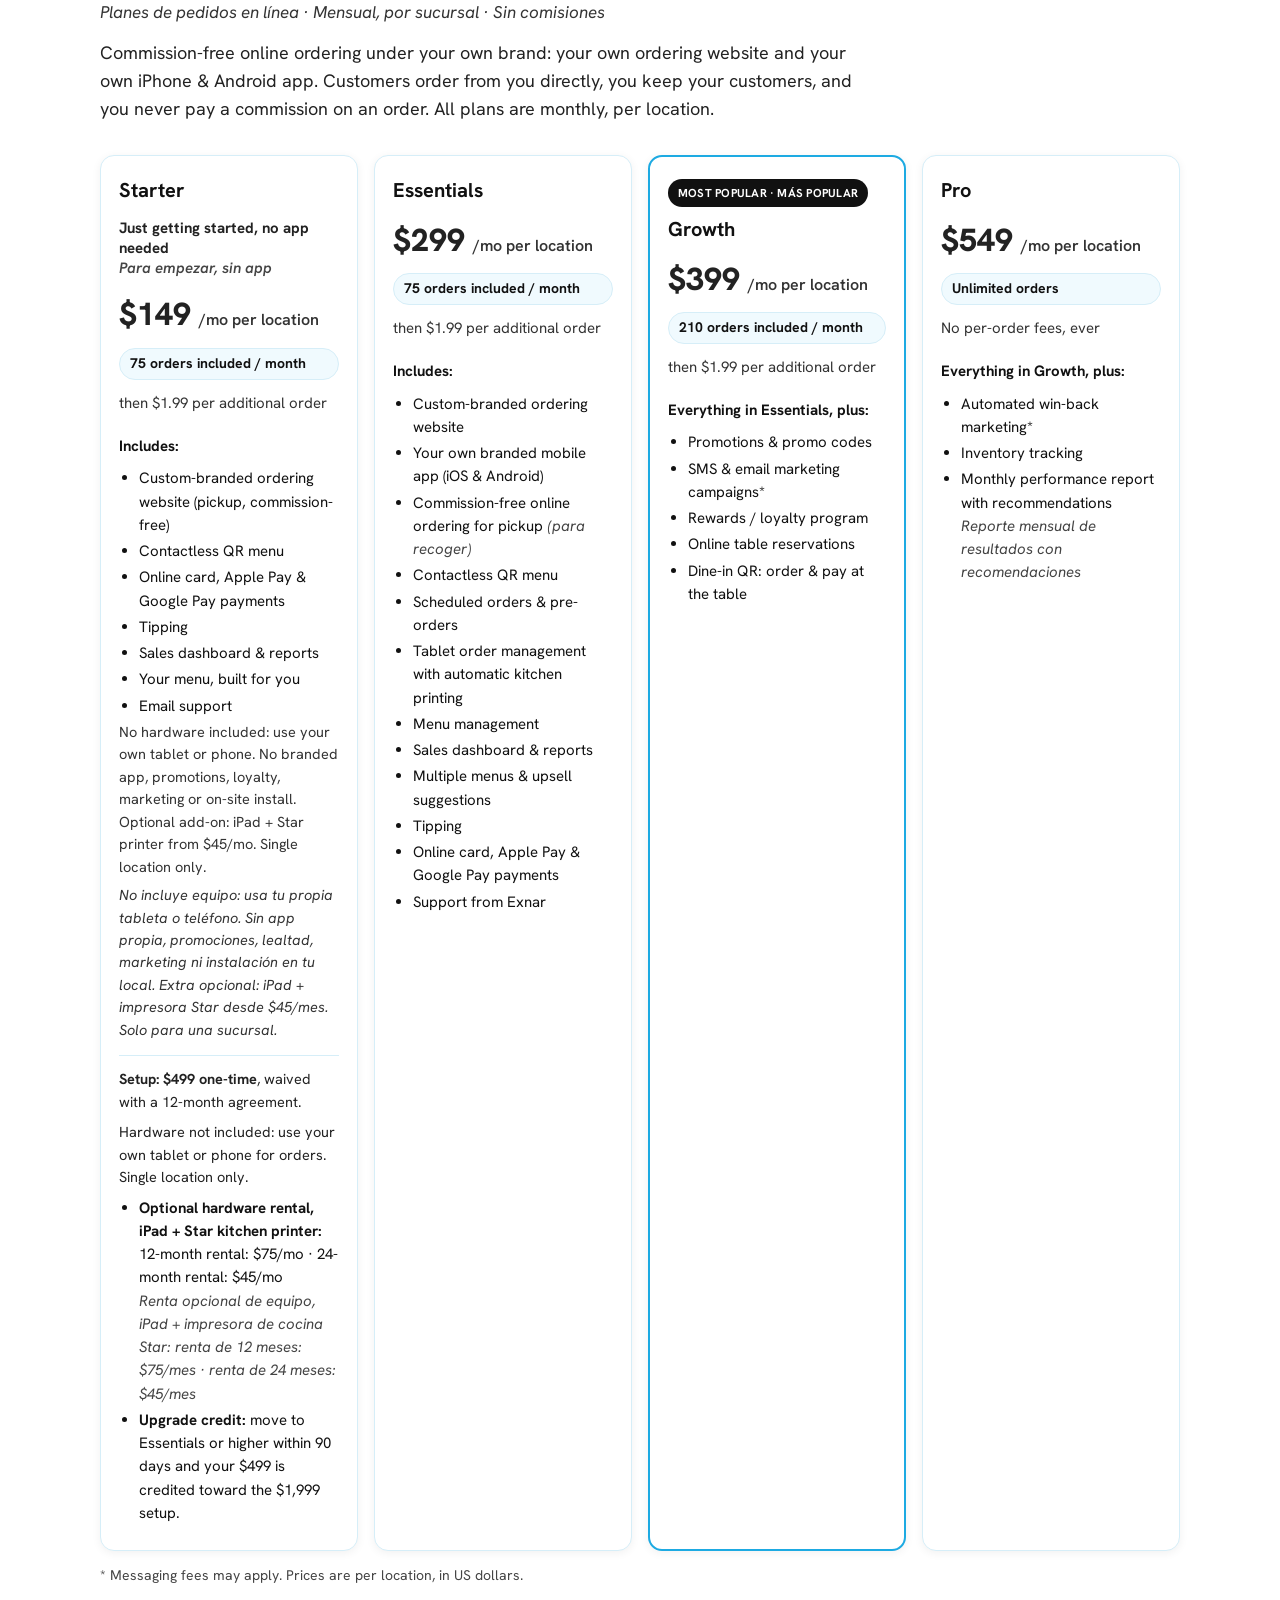
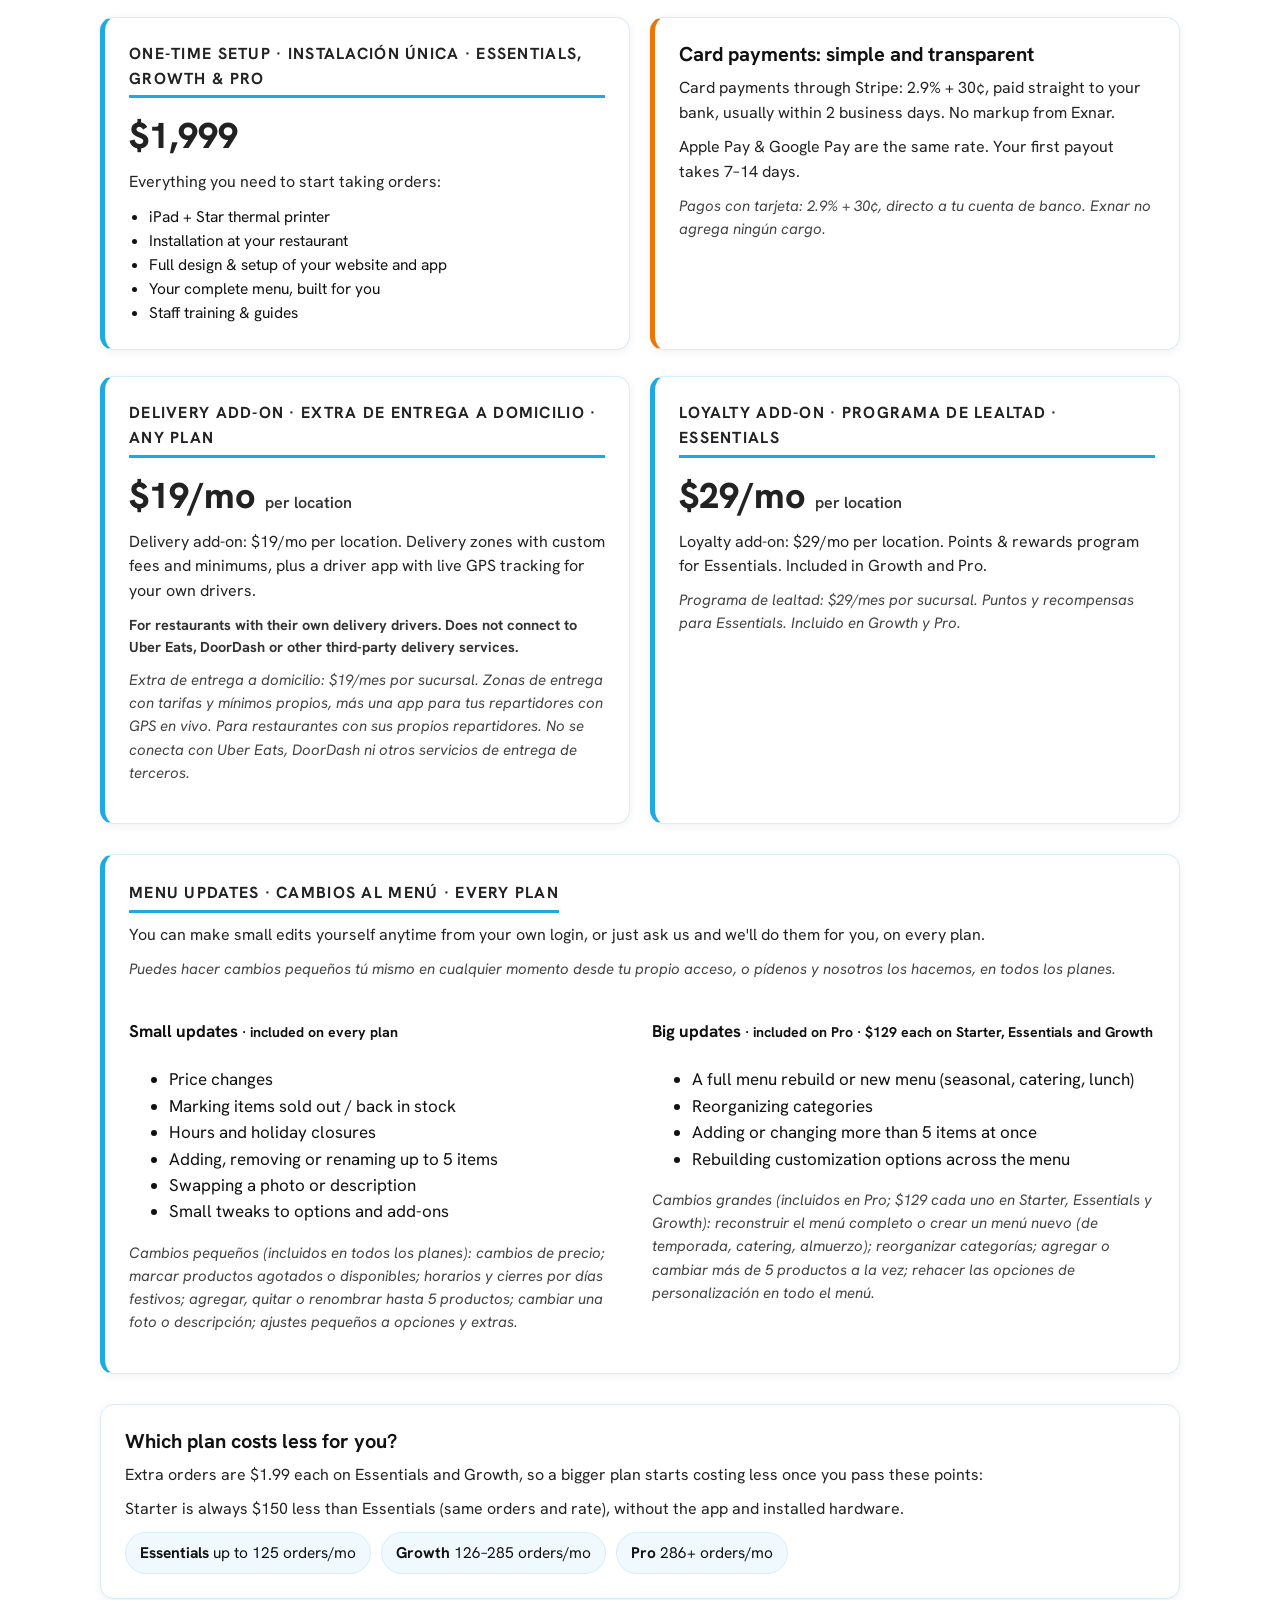
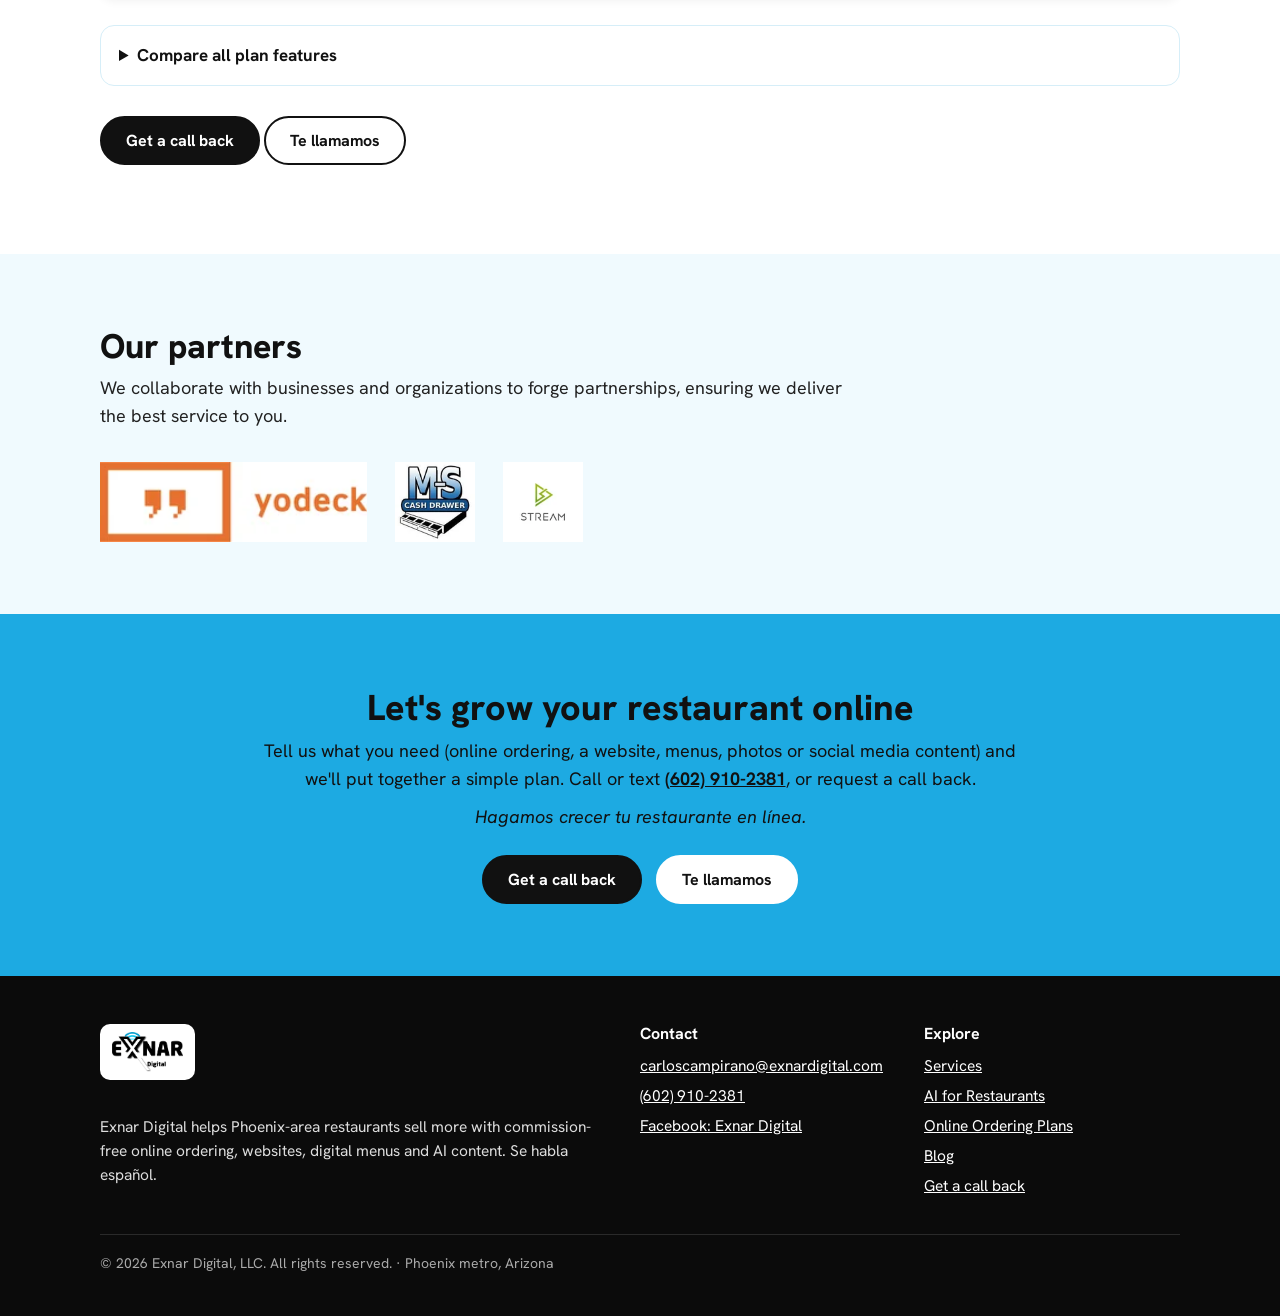
==== commit 1da8c4e1: "Add blog: index, first article (commission-free online ordering), .post styles, sitemap entries, Blo" ====
--- a/index.html
+++ b/index.html
@@ -36,6 +36,7 @@
    <a href="#services">Services</a>
    <a href="#ai">AI</a>
    <a href="#plans">Plans</a>
+   <a href="blog/">Blog</a>
    <a href="contact/">Contact</a>
    <a class="btn btn-dark btn-sm" href="contact/#callback">Get a call back</a>
   </nav>
@@ -275,6 +276,7 @@
      <li><a href="#services">Services</a></li>
      <li><a href="#ai">AI for Restaurants</a></li>
      <li><a href="#plans">Online Ordering Plans</a></li>
+     <li><a href="blog/">Blog</a></li>
      <li><a href="contact/#callback">Get a call back</a></li>
     </ul>
    </div>
--- a/assets/styles.css
+++ b/assets/styles.css
@@ -181,3 +181,15 @@
 .addon .note{font-size:14.5px;color:#333;margin:0 0 10px}
 .plan .small.es{margin-top:6px}
 .nw{white-space:nowrap}
+
+/* blog posts */
+.post{max-width:720px;margin:0 auto;font-size:18px;line-height:1.7;color:#222}
+.post p,.post ul,.post ol{margin:0 0 18px}
+.post h2{margin:36px 0 12px;font-size:28px;line-height:1.25}
+.post h3{margin:28px 0 10px;font-size:22px}
+.post ul,.post ol{padding-left:24px}.post li{margin-bottom:8px}
+.post a{color:var(--deep)}
+.post .callout{margin:36px 0 24px}
+.post-meta{font-size:14.5px;color:var(--muted);margin:0 0 14px}
+.post-back{margin-top:28px}
+.card h2 a{color:inherit;text-decoration:none}.card h2 a:hover{color:var(--deep)}
